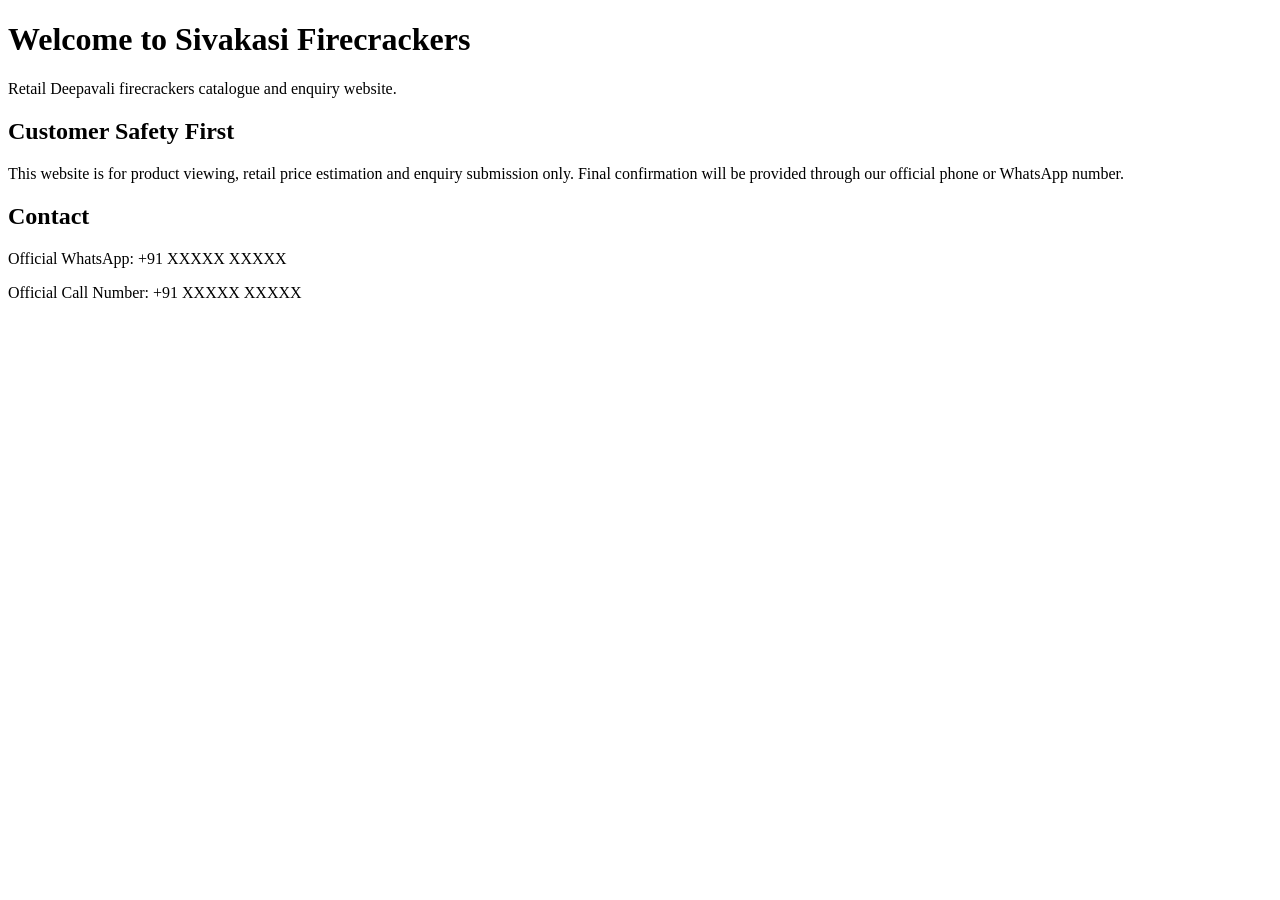
==== index.html @ 9d09d165 "Create index.html" ====
<!DOCTYPE html>
<html lang="en">
<head>
  <meta charset="UTF-8" />
  <meta name="viewport" content="width=device-width, initial-scale=1.0" />
  <title>Sivakasi Firecrackers</title>
</head>
<body>
  <h1>Welcome to Sivakasi Firecrackers</h1>
  <p>Retail Deepavali firecrackers catalogue and enquiry website.</p>

  <h2>Customer Safety First</h2>
  <p>
    This website is for product viewing, retail price estimation and enquiry submission only.
    Final confirmation will be provided through our official phone or WhatsApp number.
  </p>

  <h2>Contact</h2>
  <p>Official WhatsApp: +91 XXXXX XXXXX</p>
  <p>Official Call Number: +91 XXXXX XXXXX</p>
</body>
</html>
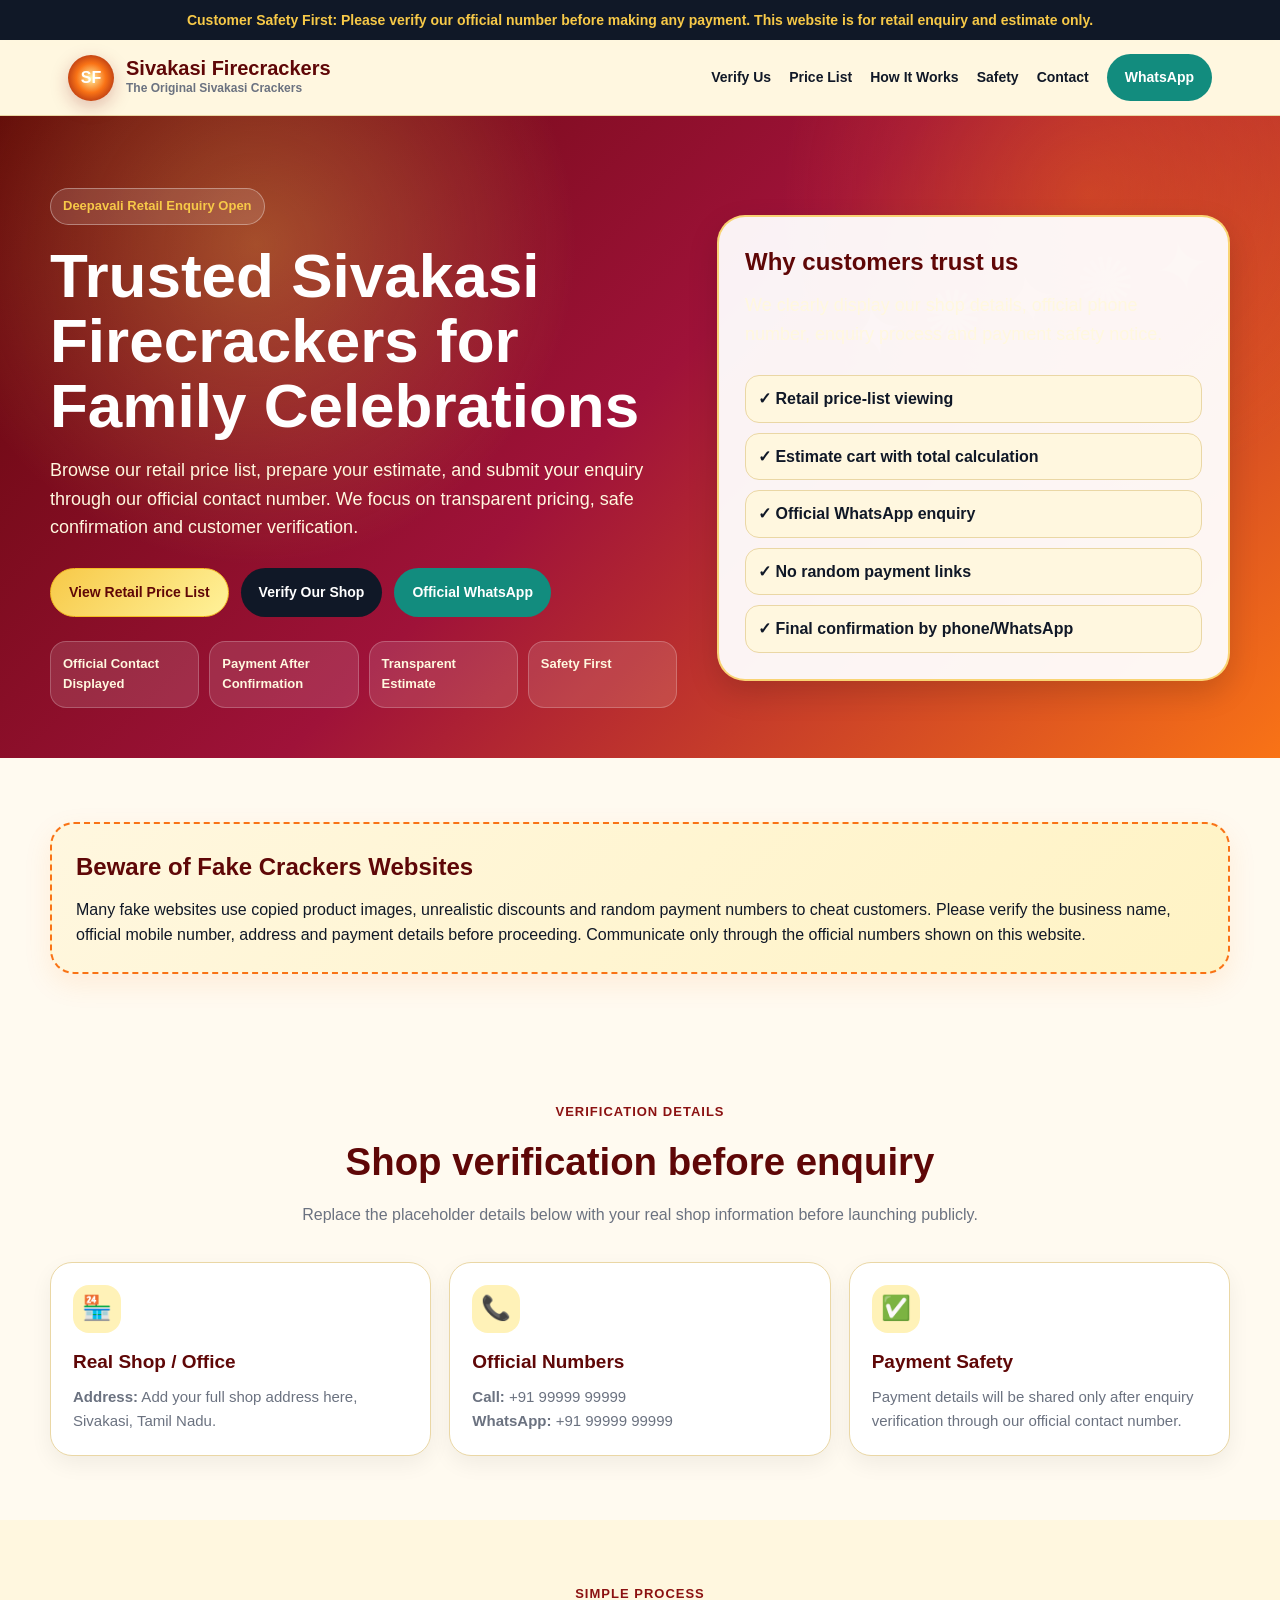
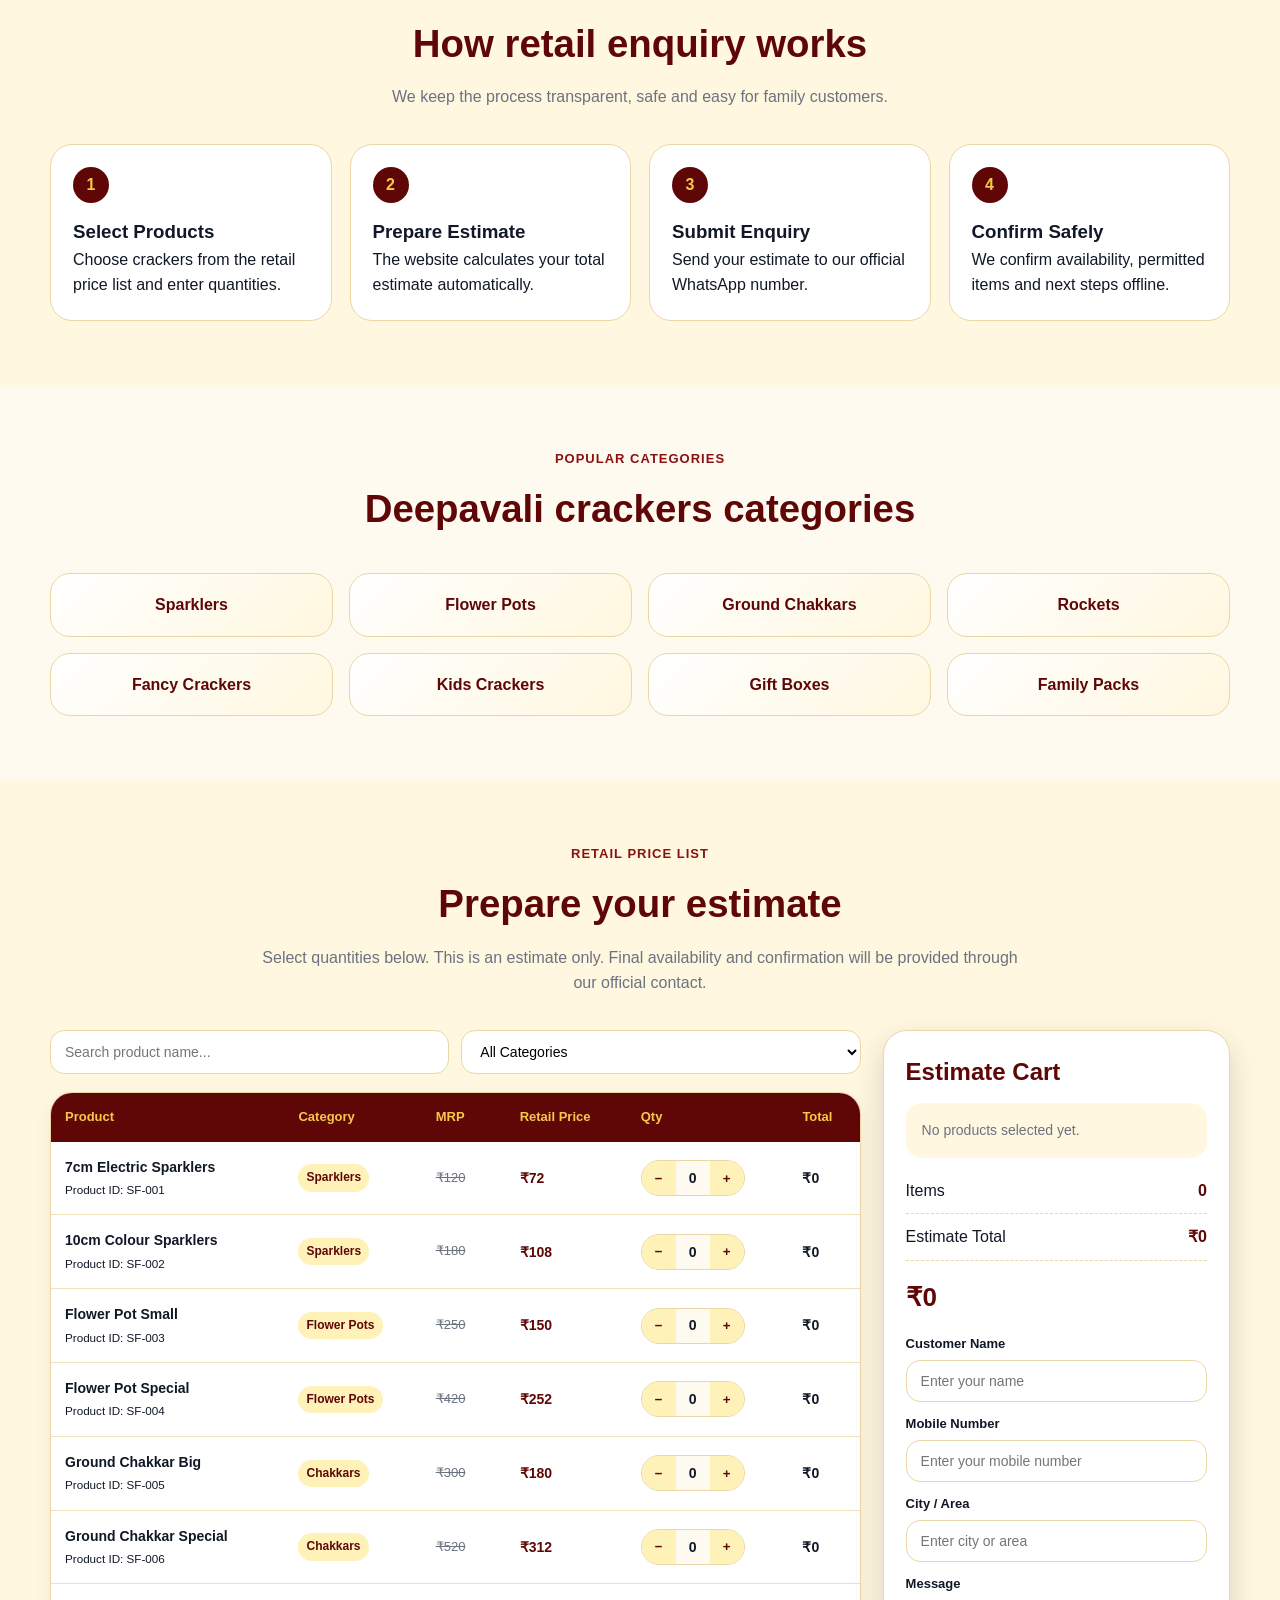
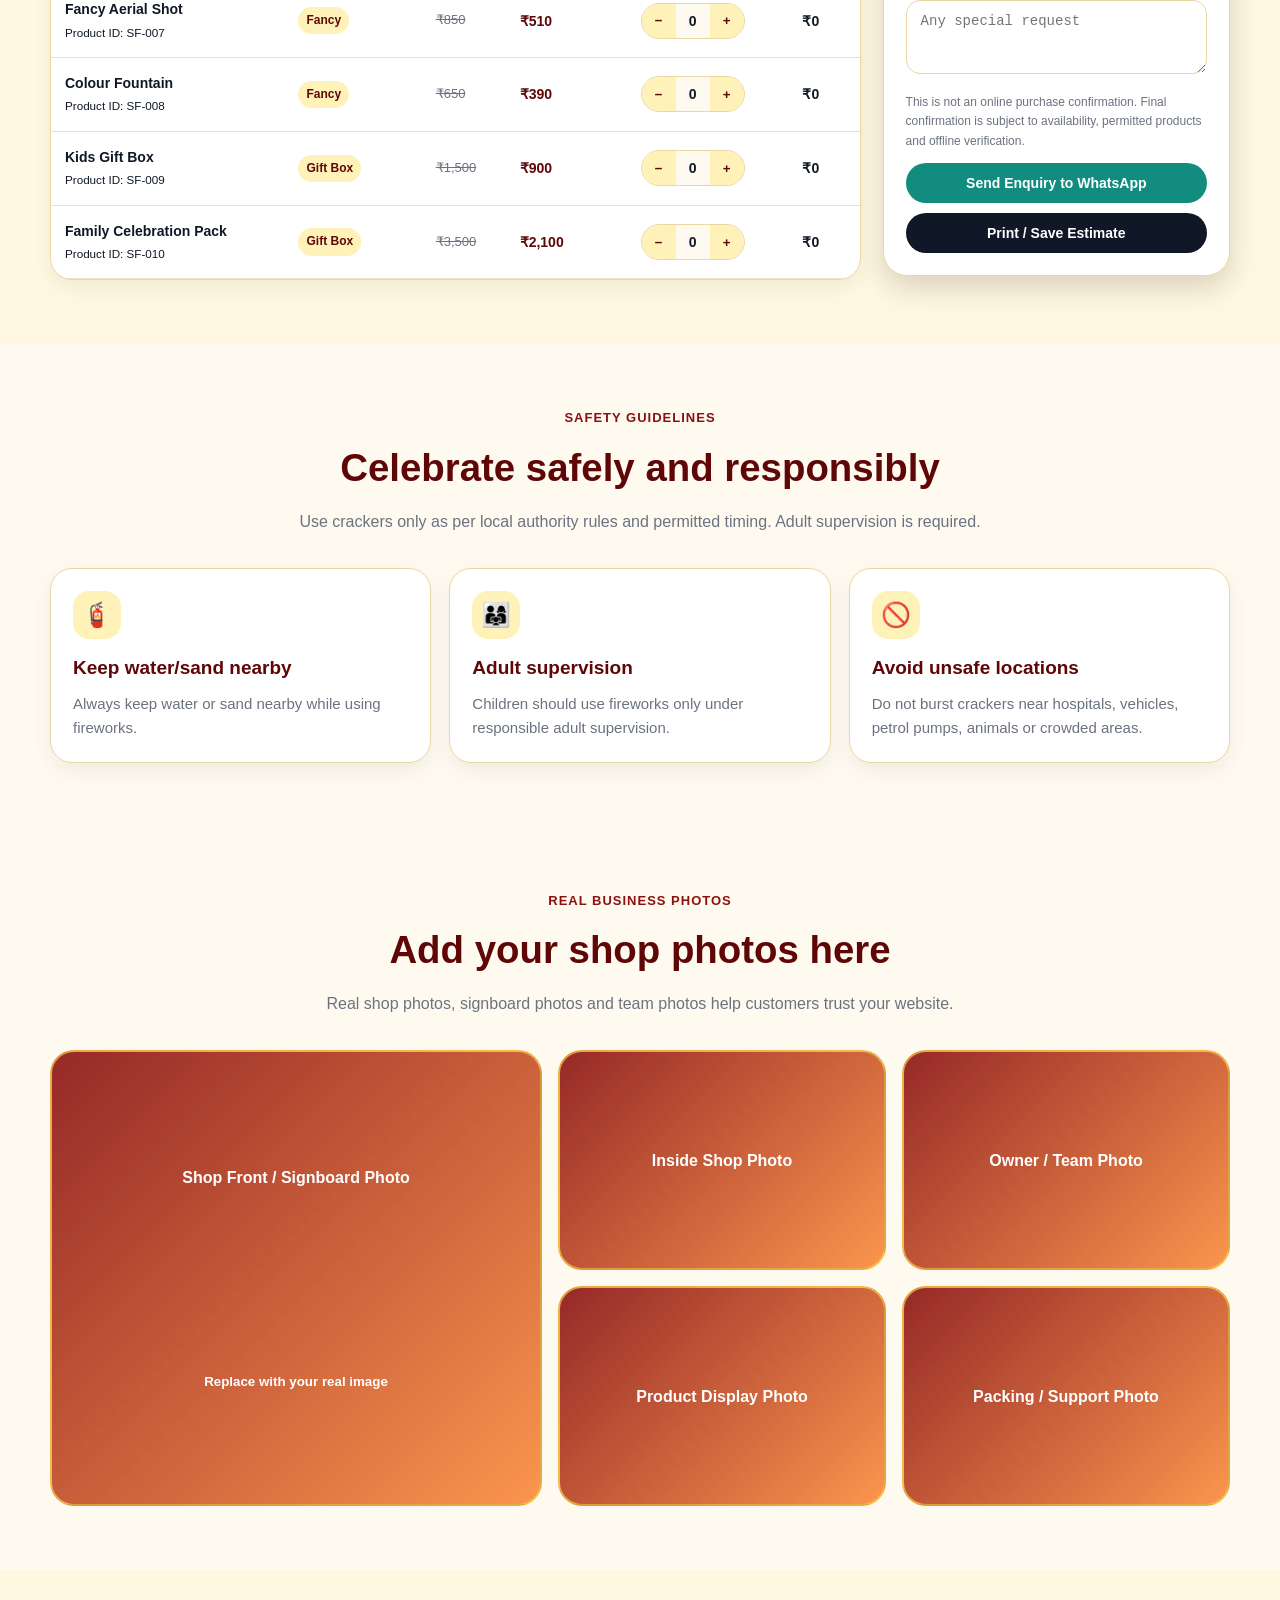
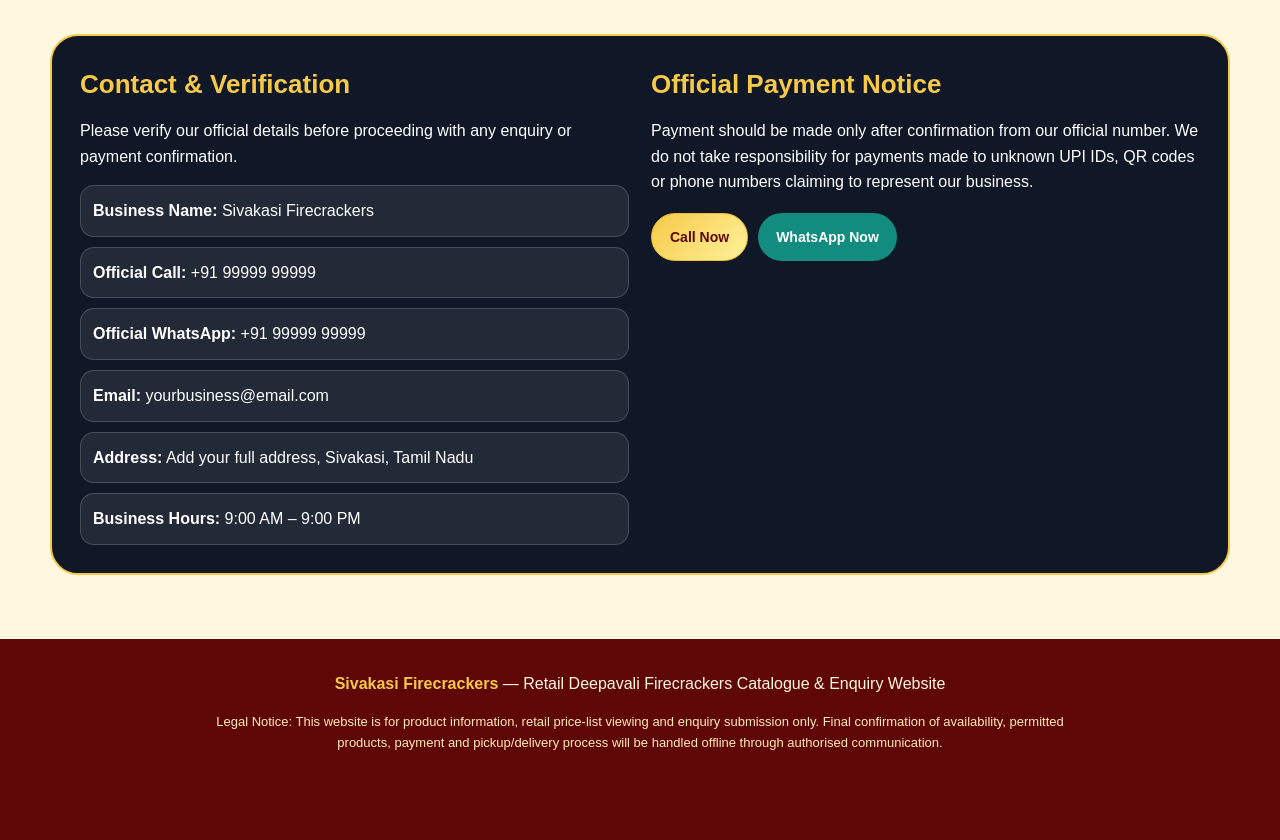
==== commit b23a5f9d: "Update index.html" ====
--- a/index.html
+++ b/index.html
@@ -3,20 +3,1188 @@
 <head>
   <meta charset="UTF-8" />
   <meta name="viewport" content="width=device-width, initial-scale=1.0" />
-  <title>Sivakasi Firecrackers</title>
+  <meta name="description" content="Retail Sivakasi firecrackers catalogue and enquiry website for Deepavali festival customers. Product price list, estimate cart, verification details and official WhatsApp enquiry." />
+  <title>Sivakasi Firecrackers | Retail Deepavali Enquiry</title>
+
+  <style>
+    :root {
+      --red: #8b1111;
+      --deep-red: #5f0707;
+      --gold: #f7c948;
+      --orange: #f97316;
+      --navy: #101827;
+      --cream: #fff7df;
+      --white: #ffffff;
+      --muted: #6b7280;
+      --green: #128c7e;
+      --border: #ead7a5;
+      --shadow: 0 12px 30px rgba(0,0,0,0.15);
+    }
+
+    * {
+      box-sizing: border-box;
+      margin: 0;
+      padding: 0;
+    }
+
+    html {
+      scroll-behavior: smooth;
+    }
+
+    body {
+      font-family: Arial, Helvetica, sans-serif;
+      color: var(--navy);
+      background: #fffaf0;
+      line-height: 1.6;
+    }
+
+    a {
+      text-decoration: none;
+      color: inherit;
+    }
+
+    img {
+      max-width: 100%;
+      display: block;
+    }
+
+    .top-alert {
+      background: var(--navy);
+      color: var(--gold);
+      text-align: center;
+      padding: 9px 16px;
+      font-size: 14px;
+      font-weight: 700;
+    }
+
+    header {
+      position: sticky;
+      top: 0;
+      z-index: 1000;
+      background: rgba(255, 247, 223, 0.96);
+      backdrop-filter: blur(8px);
+      border-bottom: 1px solid var(--border);
+    }
+
+    .nav {
+      max-width: 1180px;
+      margin: auto;
+      padding: 14px 18px;
+      display: flex;
+      align-items: center;
+      justify-content: space-between;
+      gap: 16px;
+    }
+
+    .brand {
+      display: flex;
+      align-items: center;
+      gap: 12px;
+    }
+
+    .brand-mark {
+      width: 46px;
+      height: 46px;
+      border-radius: 50%;
+      background: radial-gradient(circle, #fff3a3 0%, #f97316 45%, #8b1111 100%);
+      display: grid;
+      place-items: center;
+      color: white;
+      font-weight: 900;
+      box-shadow: 0 6px 18px rgba(139, 17, 17, 0.25);
+    }
+
+    .brand h1 {
+      font-size: 20px;
+      line-height: 1.1;
+      color: var(--deep-red);
+    }
+
+    .brand span {
+      display: block;
+      font-size: 12px;
+      color: var(--muted);
+      font-weight: 600;
+    }
+
+    .nav-links {
+      display: flex;
+      align-items: center;
+      gap: 18px;
+      font-size: 14px;
+      font-weight: 700;
+    }
+
+    .nav-links a:hover {
+      color: var(--red);
+    }
+
+    .btn {
+      display: inline-flex;
+      align-items: center;
+      justify-content: center;
+      gap: 8px;
+      border: none;
+      border-radius: 999px;
+      padding: 12px 18px;
+      font-weight: 800;
+      cursor: pointer;
+      transition: transform 0.2s ease, box-shadow 0.2s ease, background 0.2s ease;
+      font-size: 14px;
+    }
+
+    .btn:hover {
+      transform: translateY(-2px);
+      box-shadow: 0 10px 20px rgba(0,0,0,0.15);
+    }
+
+    .btn-primary {
+      background: linear-gradient(135deg, var(--gold), #fff29a);
+      color: var(--deep-red);
+      border: 1px solid #f4bd22;
+    }
+
+    .btn-dark {
+      background: var(--navy);
+      color: white;
+    }
+
+    .btn-green {
+      background: var(--green);
+      color: white;
+    }
+
+    .hero {
+      background:
+        radial-gradient(circle at 20% 20%, rgba(247,201,72,0.35), transparent 28%),
+        radial-gradient(circle at 85% 12%, rgba(249,115,22,0.35), transparent 25%),
+        linear-gradient(135deg, var(--deep-red), #9f1239 48%, #f97316);
+      color: white;
+      padding: 72px 18px 50px;
+      position: relative;
+      overflow: hidden;
+    }
+
+    .hero::after {
+      content: "✦ ✺ ✦ ✺ ✦";
+      position: absolute;
+      right: 5%;
+      top: 20%;
+      font-size: 70px;
+      color: rgba(255,255,255,0.13);
+      transform: rotate(-12deg);
+      white-space: nowrap;
+    }
+
+    .hero-inner {
+      max-width: 1180px;
+      margin: auto;
+      display: grid;
+      grid-template-columns: 1.1fr 0.9fr;
+      gap: 40px;
+      align-items: center;
+      position: relative;
+      z-index: 1;
+    }
+
+    .hero-badge {
+      display: inline-flex;
+      padding: 7px 12px;
+      background: rgba(255,255,255,0.12);
+      border: 1px solid rgba(255,255,255,0.35);
+      border-radius: 999px;
+      margin-bottom: 18px;
+      color: var(--gold);
+      font-weight: 900;
+      font-size: 13px;
+    }
+
+    .hero h2 {
+      font-size: clamp(34px, 5vw, 62px);
+      line-height: 1.05;
+      margin-bottom: 18px;
+    }
+
+    .hero p {
+      font-size: 18px;
+      max-width: 640px;
+      color: #fff8df;
+      margin-bottom: 26px;
+    }
+
+    .hero-actions {
+      display: flex;
+      flex-wrap: wrap;
+      gap: 12px;
+      margin-bottom: 22px;
+    }
+
+    .trust-strip {
+      display: grid;
+      grid-template-columns: repeat(4, 1fr);
+      gap: 10px;
+      margin-top: 24px;
+    }
+
+    .trust-mini {
+      background: rgba(255,255,255,0.12);
+      border: 1px solid rgba(255,255,255,0.22);
+      border-radius: 16px;
+      padding: 12px;
+      font-weight: 800;
+      font-size: 13px;
+      color: #fff8df;
+    }
+
+    .hero-card {
+      background: rgba(255,255,255,0.95);
+      color: var(--navy);
+      border-radius: 28px;
+      padding: 26px;
+      box-shadow: var(--shadow);
+      border: 2px solid rgba(247,201,72,0.75);
+    }
+
+    .hero-card h3 {
+      color: var(--deep-red);
+      font-size: 24px;
+      margin-bottom: 10px;
+    }
+
+    .hero-card ul {
+      list-style: none;
+      display: grid;
+      gap: 10px;
+      margin-top: 16px;
+    }
+
+    .hero-card li {
+      padding: 10px 12px;
+      background: #fff7df;
+      border-radius: 14px;
+      border: 1px solid var(--border);
+      font-weight: 700;
+    }
+
+    section {
+      padding: 64px 18px;
+    }
+
+    .container {
+      max-width: 1180px;
+      margin: auto;
+    }
+
+    .section-head {
+      text-align: center;
+      margin-bottom: 34px;
+    }
+
+    .section-head .eyebrow {
+      color: var(--red);
+      font-weight: 900;
+      text-transform: uppercase;
+      letter-spacing: 1px;
+      font-size: 13px;
+    }
+
+    .section-head h2 {
+      font-size: clamp(28px, 3vw, 42px);
+      color: var(--deep-red);
+      margin: 8px 0 10px;
+    }
+
+    .section-head p {
+      color: var(--muted);
+      max-width: 760px;
+      margin: auto;
+      font-size: 16px;
+    }
+
+    .warning-box {
+      background: linear-gradient(135deg, #fff7df, #fff3c4);
+      border: 2px dashed var(--orange);
+      border-radius: 24px;
+      padding: 24px;
+      box-shadow: 0 10px 28px rgba(249,115,22,0.1);
+    }
+
+    .warning-box h3 {
+      color: var(--deep-red);
+      font-size: 24px;
+      margin-bottom: 10px;
+    }
+
+    .grid-3 {
+      display: grid;
+      grid-template-columns: repeat(3, 1fr);
+      gap: 18px;
+    }
+
+    .card {
+      background: white;
+      border: 1px solid var(--border);
+      border-radius: 22px;
+      padding: 22px;
+      box-shadow: 0 8px 22px rgba(0,0,0,0.06);
+    }
+
+    .card .icon {
+      width: 48px;
+      height: 48px;
+      border-radius: 16px;
+      display: grid;
+      place-items: center;
+      background: #fff2b8;
+      color: var(--deep-red);
+      font-size: 24px;
+      margin-bottom: 14px;
+    }
+
+    .card h3 {
+      color: var(--deep-red);
+      margin-bottom: 8px;
+      font-size: 19px;
+    }
+
+    .card p {
+      color: var(--muted);
+      font-size: 15px;
+    }
+
+    .steps {
+      display: grid;
+      grid-template-columns: repeat(4, 1fr);
+      gap: 18px;
+    }
+
+    .step {
+      background: white;
+      border-radius: 22px;
+      padding: 22px;
+      border: 1px solid var(--border);
+      position: relative;
+    }
+
+    .step-number {
+      width: 36px;
+      height: 36px;
+      border-radius: 50%;
+      background: var(--deep-red);
+      color: var(--gold);
+      display: grid;
+      place-items: center;
+      font-weight: 900;
+      margin-bottom: 14px;
+    }
+
+    .categories {
+      display: grid;
+      grid-template-columns: repeat(4, 1fr);
+      gap: 16px;
+    }
+
+    .category {
+      background: linear-gradient(135deg, white, #fff7df);
+      border: 1px solid var(--border);
+      border-radius: 20px;
+      padding: 18px;
+      font-weight: 900;
+      color: var(--deep-red);
+      text-align: center;
+    }
+
+    .products-layout {
+      display: grid;
+      grid-template-columns: 1.4fr 0.6fr;
+      gap: 22px;
+      align-items: start;
+    }
+
+    .product-tools {
+      display: flex;
+      justify-content: space-between;
+      gap: 12px;
+      margin-bottom: 18px;
+      flex-wrap: wrap;
+    }
+
+    .product-tools input,
+    .product-tools select,
+    .form-group input,
+    .form-group textarea {
+      border: 1px solid var(--border);
+      border-radius: 14px;
+      padding: 12px 14px;
+      font-size: 14px;
+      outline: none;
+      background: white;
+      width: 100%;
+    }
+
+    .product-tools input:focus,
+    .product-tools select:focus,
+    .form-group input:focus,
+    .form-group textarea:focus {
+      border-color: var(--orange);
+      box-shadow: 0 0 0 4px rgba(249,115,22,0.12);
+    }
+
+    .product-tools > * {
+      flex: 1 1 220px;
+    }
+
+    .product-table-wrap {
+      overflow-x: auto;
+      background: white;
+      border-radius: 22px;
+      border: 1px solid var(--border);
+      box-shadow: 0 8px 22px rgba(0,0,0,0.06);
+    }
+
+    table {
+      width: 100%;
+      border-collapse: collapse;
+      min-width: 760px;
+    }
+
+    th {
+      background: var(--deep-red);
+      color: var(--gold);
+      text-align: left;
+      padding: 14px;
+      font-size: 13px;
+      white-space: nowrap;
+    }
+
+    td {
+      padding: 14px;
+      border-bottom: 1px solid #f0e1bd;
+      vertical-align: middle;
+      font-size: 14px;
+    }
+
+    .product-name {
+      font-weight: 900;
+      color: var(--navy);
+    }
+
+    .tag {
+      display: inline-flex;
+      padding: 4px 8px;
+      background: #fff2b8;
+      border-radius: 999px;
+      color: var(--deep-red);
+      font-size: 12px;
+      font-weight: 800;
+      white-space: nowrap;
+    }
+
+    .price-old {
+      color: var(--muted);
+      text-decoration: line-through;
+      font-size: 13px;
+    }
+
+    .price-new {
+      color: var(--deep-red);
+      font-weight: 900;
+    }
+
+    .qty-control {
+      display: inline-flex;
+      align-items: center;
+      border: 1px solid var(--border);
+      border-radius: 999px;
+      overflow: hidden;
+      background: #fffaf0;
+    }
+
+    .qty-control button {
+      width: 34px;
+      height: 34px;
+      border: none;
+      background: #fff2b8;
+      cursor: pointer;
+      font-weight: 900;
+      color: var(--deep-red);
+    }
+
+    .qty-control span {
+      min-width: 34px;
+      text-align: center;
+      font-weight: 900;
+    }
+
+    .estimate-card {
+      position: sticky;
+      top: 90px;
+      background: white;
+      border-radius: 24px;
+      border: 1px solid var(--border);
+      padding: 22px;
+      box-shadow: var(--shadow);
+    }
+
+    .estimate-card h3 {
+      color: var(--deep-red);
+      margin-bottom: 12px;
+      font-size: 24px;
+    }
+
+    .summary-line {
+      display: flex;
+      justify-content: space-between;
+      padding: 10px 0;
+      border-bottom: 1px dashed var(--border);
+      gap: 12px;
+    }
+
+    .summary-line strong {
+      color: var(--deep-red);
+    }
+
+    .grand-total {
+      font-size: 26px;
+      color: var(--deep-red);
+      font-weight: 900;
+      margin: 16px 0;
+    }
+
+    .form-group {
+      margin-bottom: 12px;
+    }
+
+    .form-group label {
+      display: block;
+      font-weight: 800;
+      margin-bottom: 5px;
+      font-size: 13px;
+      color: var(--navy);
+    }
+
+    .estimate-note {
+      font-size: 12px;
+      color: var(--muted);
+      margin: 12px 0;
+    }
+
+    .photo-grid {
+      display: grid;
+      grid-template-columns: 1.2fr 0.8fr 0.8fr;
+      gap: 16px;
+    }
+
+    .photo-placeholder {
+      min-height: 220px;
+      background:
+        linear-gradient(135deg, rgba(139,17,17,0.9), rgba(249,115,22,0.75)),
+        repeating-linear-gradient(45deg, rgba(255,255,255,0.1) 0 8px, transparent 8px 16px);
+      border-radius: 24px;
+      color: white;
+      display: grid;
+      place-items: center;
+      text-align: center;
+      padding: 22px;
+      font-weight: 900;
+      border: 2px solid rgba(247,201,72,0.7);
+    }
+
+    .photo-placeholder.big {
+      grid-row: span 2;
+      min-height: 456px;
+    }
+
+    .contact-box {
+      display: grid;
+      grid-template-columns: 1fr 1fr;
+      gap: 22px;
+      background: var(--navy);
+      color: white;
+      padding: 28px;
+      border-radius: 28px;
+      border: 2px solid var(--gold);
+    }
+
+    .contact-box h3 {
+      color: var(--gold);
+      font-size: 26px;
+      margin-bottom: 12px;
+    }
+
+    .contact-list {
+      list-style: none;
+      display: grid;
+      gap: 10px;
+      margin-top: 16px;
+    }
+
+    .contact-list li {
+      background: rgba(255,255,255,0.08);
+      border: 1px solid rgba(255,255,255,0.16);
+      padding: 12px;
+      border-radius: 14px;
+    }
+
+    footer {
+      background: var(--deep-red);
+      color: #fff8df;
+      padding: 32px 18px 86px;
+      text-align: center;
+    }
+
+    footer strong {
+      color: var(--gold);
+    }
+
+    .footer-note {
+      max-width: 900px;
+      margin: 16px auto 0;
+      font-size: 13px;
+      color: #ffeab1;
+    }
+
+    .mobile-bar {
+      display: none;
+      position: fixed;
+      left: 0;
+      right: 0;
+      bottom: 0;
+      z-index: 2000;
+      background: white;
+      border-top: 1px solid var(--border);
+      box-shadow: 0 -8px 22px rgba(0,0,0,0.12);
+      grid-template-columns: repeat(3, 1fr);
+    }
+
+    .mobile-bar a {
+      padding: 12px 8px;
+      text-align: center;
+      font-size: 12px;
+      font-weight: 900;
+      color: var(--deep-red);
+      border-right: 1px solid var(--border);
+    }
+
+    .empty-state {
+      padding: 16px;
+      background: #fff7df;
+      border-radius: 16px;
+      color: var(--muted);
+      font-size: 14px;
+      margin: 10px 0;
+    }
+
+    @media (max-width: 920px) {
+      .nav-links {
+        display: none;
+      }
+
+      .hero-inner,
+      .products-layout,
+      .contact-box {
+        grid-template-columns: 1fr;
+      }
+
+      .trust-strip,
+      .grid-3,
+      .steps,
+      .categories {
+        grid-template-columns: repeat(2, 1fr);
+      }
+
+      .estimate-card {
+        position: static;
+      }
+
+      .photo-grid {
+        grid-template-columns: 1fr;
+      }
+
+      .photo-placeholder.big {
+        min-height: 260px;
+      }
+
+      .mobile-bar {
+        display: grid;
+      }
+    }
+
+    @media (max-width: 560px) {
+      section {
+        padding: 46px 14px;
+      }
+
+      .hero {
+        padding: 50px 14px 38px;
+      }
+
+      .trust-strip,
+      .grid-3,
+      .steps,
+      .categories {
+        grid-template-columns: 1fr;
+      }
+
+      .brand h1 {
+        font-size: 17px;
+      }
+
+      .hero-actions .btn {
+        width: 100%;
+      }
+    }
+  </style>
 </head>
 <body>
-  <h1>Welcome to Sivakasi Firecrackers</h1>
-  <p>Retail Deepavali firecrackers catalogue and enquiry website.</p>
-
-  <h2>Customer Safety First</h2>
-  <p>
-    This website is for product viewing, retail price estimation and enquiry submission only.
-    Final confirmation will be provided through our official phone or WhatsApp number.
-  </p>
-
-  <h2>Contact</h2>
-  <p>Official WhatsApp: +91 XXXXX XXXXX</p>
-  <p>Official Call Number: +91 XXXXX XXXXX</p>
+  <div class="top-alert">
+    Customer Safety First: Please verify our official number before making any payment. This website is for retail enquiry and estimate only.
+  </div>
+
+  <header>
+    <nav class="nav">
+      <a href="#home" class="brand" aria-label="Sivakasi Firecrackers Home">
+        <div class="brand-mark">SF</div>
+        <div>
+          <h1>Sivakasi Firecrackers</h1>
+          <span>The Original Sivakasi Crackers</span>
+        </div>
+      </a>
+
+      <div class="nav-links">
+        <a href="#verify">Verify Us</a>
+        <a href="#products">Price List</a>
+        <a href="#process">How It Works</a>
+        <a href="#safety">Safety</a>
+        <a href="#contact">Contact</a>
+        <a class="btn btn-green" href="https://wa.me/919999999999" target="_blank" rel="noopener">WhatsApp</a>
+      </div>
+    </nav>
+  </header>
+
+  <main>
+    <section class="hero" id="home">
+      <div class="hero-inner">
+        <div>
+          <div class="hero-badge">Deepavali Retail Enquiry Open</div>
+          <h2>Trusted Sivakasi Firecrackers for Family Celebrations</h2>
+          <p>
+            Browse our retail price list, prepare your estimate, and submit your enquiry through our official contact number. We focus on transparent pricing, safe confirmation and customer verification.
+          </p>
+          <div class="hero-actions">
+            <a class="btn btn-primary" href="#products">View Retail Price List</a>
+            <a class="btn btn-dark" href="#verify">Verify Our Shop</a>
+            <a class="btn btn-green" href="https://wa.me/919999999999" target="_blank" rel="noopener">Official WhatsApp</a>
+          </div>
+          <div class="trust-strip">
+            <div class="trust-mini">Official Contact Displayed</div>
+            <div class="trust-mini">Payment After Confirmation</div>
+            <div class="trust-mini">Transparent Estimate</div>
+            <div class="trust-mini">Safety First</div>
+          </div>
+        </div>
+
+        <div class="hero-card">
+          <h3>Why customers trust us</h3>
+          <p>We clearly display our shop details, official phone number, enquiry process and payment safety notice.</p>
+          <ul>
+            <li>✓ Retail price-list viewing</li>
+            <li>✓ Estimate cart with total calculation</li>
+            <li>✓ Official WhatsApp enquiry</li>
+            <li>✓ No random payment links</li>
+            <li>✓ Final confirmation by phone/WhatsApp</li>
+          </ul>
+        </div>
+      </div>
+    </section>
+
+    <section id="verify">
+      <div class="container">
+        <div class="warning-box">
+          <h3>Beware of Fake Crackers Websites</h3>
+          <p>
+            Many fake websites use copied product images, unrealistic discounts and random payment numbers to cheat customers. Please verify the business name, official mobile number, address and payment details before proceeding. Communicate only through the official numbers shown on this website.
+          </p>
+        </div>
+      </div>
+    </section>
+
+    <section>
+      <div class="container">
+        <div class="section-head">
+          <div class="eyebrow">Verification Details</div>
+          <h2>Shop verification before enquiry</h2>
+          <p>Replace the placeholder details below with your real shop information before launching publicly.</p>
+        </div>
+
+        <div class="grid-3">
+          <div class="card">
+            <div class="icon">🏪</div>
+            <h3>Real Shop / Office</h3>
+            <p><strong>Address:</strong> Add your full shop address here, Sivakasi, Tamil Nadu.</p>
+          </div>
+          <div class="card">
+            <div class="icon">📞</div>
+            <h3>Official Numbers</h3>
+            <p><strong>Call:</strong> +91 99999 99999<br><strong>WhatsApp:</strong> +91 99999 99999</p>
+          </div>
+          <div class="card">
+            <div class="icon">✅</div>
+            <h3>Payment Safety</h3>
+            <p>Payment details will be shared only after enquiry verification through our official contact number.</p>
+          </div>
+        </div>
+      </div>
+    </section>
+
+    <section id="process" style="background:#fff7df;">
+      <div class="container">
+        <div class="section-head">
+          <div class="eyebrow">Simple Process</div>
+          <h2>How retail enquiry works</h2>
+          <p>We keep the process transparent, safe and easy for family customers.</p>
+        </div>
+        <div class="steps">
+          <div class="step">
+            <div class="step-number">1</div>
+            <h3>Select Products</h3>
+            <p>Choose crackers from the retail price list and enter quantities.</p>
+          </div>
+          <div class="step">
+            <div class="step-number">2</div>
+            <h3>Prepare Estimate</h3>
+            <p>The website calculates your total estimate automatically.</p>
+          </div>
+          <div class="step">
+            <div class="step-number">3</div>
+            <h3>Submit Enquiry</h3>
+            <p>Send your estimate to our official WhatsApp number.</p>
+          </div>
+          <div class="step">
+            <div class="step-number">4</div>
+            <h3>Confirm Safely</h3>
+            <p>We confirm availability, permitted items and next steps offline.</p>
+          </div>
+        </div>
+      </div>
+    </section>
+
+    <section>
+      <div class="container">
+        <div class="section-head">
+          <div class="eyebrow">Popular Categories</div>
+          <h2>Deepavali crackers categories</h2>
+        </div>
+        <div class="categories">
+          <div class="category">Sparklers</div>
+          <div class="category">Flower Pots</div>
+          <div class="category">Ground Chakkars</div>
+          <div class="category">Rockets</div>
+          <div class="category">Fancy Crackers</div>
+          <div class="category">Kids Crackers</div>
+          <div class="category">Gift Boxes</div>
+          <div class="category">Family Packs</div>
+        </div>
+      </div>
+    </section>
+
+    <section id="products" style="background:#fff7df;">
+      <div class="container">
+        <div class="section-head">
+          <div class="eyebrow">Retail Price List</div>
+          <h2>Prepare your estimate</h2>
+          <p>Select quantities below. This is an estimate only. Final availability and confirmation will be provided through our official contact.</p>
+        </div>
+
+        <div class="products-layout">
+          <div>
+            <div class="product-tools">
+              <input type="search" id="searchInput" placeholder="Search product name..." aria-label="Search product name">
+              <select id="categoryFilter" aria-label="Filter by category">
+                <option value="all">All Categories</option>
+                <option value="Sparklers">Sparklers</option>
+                <option value="Flower Pots">Flower Pots</option>
+                <option value="Chakkars">Chakkars</option>
+                <option value="Fancy">Fancy</option>
+                <option value="Gift Box">Gift Box</option>
+              </select>
+            </div>
+
+            <div class="product-table-wrap">
+              <table>
+                <thead>
+                  <tr>
+                    <th>Product</th>
+                    <th>Category</th>
+                    <th>MRP</th>
+                    <th>Retail Price</th>
+                    <th>Qty</th>
+                    <th>Total</th>
+                  </tr>
+                </thead>
+                <tbody id="productBody"></tbody>
+              </table>
+            </div>
+          </div>
+
+          <aside class="estimate-card">
+            <h3>Estimate Cart</h3>
+            <div id="selectedItems" class="empty-state">No products selected yet.</div>
+            <div class="summary-line"><span>Items</span><strong id="itemCount">0</strong></div>
+            <div class="summary-line"><span>Estimate Total</span><strong id="cartTotal">₹0</strong></div>
+            <div class="grand-total" id="grandTotal">₹0</div>
+
+            <div class="form-group">
+              <label for="customerName">Customer Name</label>
+              <input type="text" id="customerName" placeholder="Enter your name">
+            </div>
+            <div class="form-group">
+              <label for="customerMobile">Mobile Number</label>
+              <input type="tel" id="customerMobile" placeholder="Enter your mobile number">
+            </div>
+            <div class="form-group">
+              <label for="customerCity">City / Area</label>
+              <input type="text" id="customerCity" placeholder="Enter city or area">
+            </div>
+            <div class="form-group">
+              <label for="customerMessage">Message</label>
+              <textarea id="customerMessage" rows="3" placeholder="Any special request"></textarea>
+            </div>
+
+            <p class="estimate-note">
+              This is not an online purchase confirmation. Final confirmation is subject to availability, permitted products and offline verification.
+            </p>
+
+            <button class="btn btn-green" style="width:100%;" onclick="sendWhatsAppEnquiry()">Send Enquiry to WhatsApp</button>
+            <button class="btn btn-dark" style="width:100%; margin-top:10px;" onclick="window.print()">Print / Save Estimate</button>
+          </aside>
+        </div>
+      </div>
+    </section>
+
+    <section id="safety">
+      <div class="container">
+        <div class="section-head">
+          <div class="eyebrow">Safety Guidelines</div>
+          <h2>Celebrate safely and responsibly</h2>
+          <p>Use crackers only as per local authority rules and permitted timing. Adult supervision is required.</p>
+        </div>
+
+        <div class="grid-3">
+          <div class="card">
+            <div class="icon">🧯</div>
+            <h3>Keep water/sand nearby</h3>
+            <p>Always keep water or sand nearby while using fireworks.</p>
+          </div>
+          <div class="card">
+            <div class="icon">👨‍👩‍👧</div>
+            <h3>Adult supervision</h3>
+            <p>Children should use fireworks only under responsible adult supervision.</p>
+          </div>
+          <div class="card">
+            <div class="icon">🚫</div>
+            <h3>Avoid unsafe locations</h3>
+            <p>Do not burst crackers near hospitals, vehicles, petrol pumps, animals or crowded areas.</p>
+          </div>
+        </div>
+      </div>
+    </section>
+
+    <section>
+      <div class="container">
+        <div class="section-head">
+          <div class="eyebrow">Real Business Photos</div>
+          <h2>Add your shop photos here</h2>
+          <p>Real shop photos, signboard photos and team photos help customers trust your website.</p>
+        </div>
+        <div class="photo-grid">
+          <div class="photo-placeholder big">Shop Front / Signboard Photo<br><small>Replace with your real image</small></div>
+          <div class="photo-placeholder">Inside Shop Photo</div>
+          <div class="photo-placeholder">Owner / Team Photo</div>
+          <div class="photo-placeholder">Product Display Photo</div>
+          <div class="photo-placeholder">Packing / Support Photo</div>
+        </div>
+      </div>
+    </section>
+
+    <section id="contact" style="background:#fff7df;">
+      <div class="container">
+        <div class="contact-box">
+          <div>
+            <h3>Contact & Verification</h3>
+            <p>Please verify our official details before proceeding with any enquiry or payment confirmation.</p>
+            <ul class="contact-list">
+              <li><strong>Business Name:</strong> Sivakasi Firecrackers</li>
+              <li><strong>Official Call:</strong> +91 99999 99999</li>
+              <li><strong>Official WhatsApp:</strong> +91 99999 99999</li>
+              <li><strong>Email:</strong> yourbusiness@email.com</li>
+              <li><strong>Address:</strong> Add your full address, Sivakasi, Tamil Nadu</li>
+              <li><strong>Business Hours:</strong> 9:00 AM – 9:00 PM</li>
+            </ul>
+          </div>
+          <div>
+            <h3>Official Payment Notice</h3>
+            <p>
+              Payment should be made only after confirmation from our official number. We do not take responsibility for payments made to unknown UPI IDs, QR codes or phone numbers claiming to represent our business.
+            </p>
+            <div style="margin-top:18px; display:flex; gap:10px; flex-wrap:wrap;">
+              <a class="btn btn-primary" href="tel:+919999999999">Call Now</a>
+              <a class="btn btn-green" href="https://wa.me/919999999999" target="_blank" rel="noopener">WhatsApp Now</a>
+            </div>
+          </div>
+        </div>
+      </div>
+    </section>
+  </main>
+
+  <footer>
+    <p><strong>Sivakasi Firecrackers</strong> — Retail Deepavali Firecrackers Catalogue & Enquiry Website</p>
+    <p class="footer-note">
+      Legal Notice: This website is for product information, retail price-list viewing and enquiry submission only. Final confirmation of availability, permitted products, payment and pickup/delivery process will be handled offline through authorised communication.
+    </p>
+  </footer>
+
+  <div class="mobile-bar">
+    <a href="tel:+919999999999">Call</a>
+    <a href="https://wa.me/919999999999" target="_blank" rel="noopener">WhatsApp</a>
+    <a href="#products">Price List</a>
+  </div>
+
+  <script>
+    const officialWhatsappNumber = "919999999999";
+
+    const products = [
+      { id: 1, name: "7cm Electric Sparklers", category: "Sparklers", mrp: 120, price: 72 },
+      { id: 2, name: "10cm Colour Sparklers", category: "Sparklers", mrp: 180, price: 108 },
+      { id: 3, name: "Flower Pot Small", category: "Flower Pots", mrp: 250, price: 150 },
+      { id: 4, name: "Flower Pot Special", category: "Flower Pots", mrp: 420, price: 252 },
+      { id: 5, name: "Ground Chakkar Big", category: "Chakkars", mrp: 300, price: 180 },
+      { id: 6, name: "Ground Chakkar Special", category: "Chakkars", mrp: 520, price: 312 },
+      { id: 7, name: "Fancy Aerial Shot", category: "Fancy", mrp: 850, price: 510 },
+      { id: 8, name: "Colour Fountain", category: "Fancy", mrp: 650, price: 390 },
+      { id: 9, name: "Kids Gift Box", category: "Gift Box", mrp: 1500, price: 900 },
+      { id: 10, name: "Family Celebration Pack", category: "Gift Box", mrp: 3500, price: 2100 }
+    ];
+
+    const cart = {};
+
+    function formatCurrency(value) {
+      return "₹" + value.toLocaleString("en-IN");
+    }
+
+    function renderProducts() {
+      const searchValue = document.getElementById("searchInput").value.toLowerCase();
+      const categoryValue = document.getElementById("categoryFilter").value;
+      const productBody = document.getElementById("productBody");
+
+      const filtered = products.filter(product => {
+        const matchesSearch = product.name.toLowerCase().includes(searchValue);
+        const matchesCategory = categoryValue === "all" || product.category === categoryValue;
+        return matchesSearch && matchesCategory;
+      });
+
+      productBody.innerHTML = filtered.map(product => {
+        const qty = cart[product.id] || 0;
+        const total = qty * product.price;
+        return `
+          <tr>
+            <td>
+              <div class="product-name">${product.name}</div>
+              <small>Product ID: SF-${String(product.id).padStart(3, "0")}</small>
+            </td>
+            <td><span class="tag">${product.category}</span></td>
+            <td><div class="price-old">${formatCurrency(product.mrp)}</div></td>
+            <td><div class="price-new">${formatCurrency(product.price)}</div></td>
+            <td>
+              <div class="qty-control">
+                <button onclick="changeQty(${product.id}, -1)" aria-label="Decrease quantity">−</button>
+                <span>${qty}</span>
+                <button onclick="changeQty(${product.id}, 1)" aria-label="Increase quantity">+</button>
+              </div>
+            </td>
+            <td><strong>${formatCurrency(total)}</strong></td>
+          </tr>
+        `;
+      }).join("");
+    }
+
+    function changeQty(productId, change) {
+      const currentQty = cart[productId] || 0;
+      const nextQty = Math.max(0, currentQty + change);
+      if (nextQty === 0) {
+        delete cart[productId];
+      } else {
+        cart[productId] = nextQty;
+      }
+      renderProducts();
+      updateCartSummary();
+    }
+
+    function getCartItems() {
+      return Object.entries(cart).map(([id, qty]) => {
+        const product = products.find(item => item.id === Number(id));
+        return { ...product, qty, total: product.price * qty };
+      });
+    }
+
+    function updateCartSummary() {
+      const selectedItems = document.getElementById("selectedItems");
+      const itemCount = document.getElementById("itemCount");
+      const cartTotal = document.getElementById("cartTotal");
+      const grandTotal = document.getElementById("grandTotal");
+      const items = getCartItems();
+      const totalQty = items.reduce((sum, item) => sum + item.qty, 0);
+      const totalAmount = items.reduce((sum, item) => sum + item.total, 0);
+
+      if (items.length === 0) {
+        selectedItems.className = "empty-state";
+        selectedItems.innerHTML = "No products selected yet.";
+      } else {
+        selectedItems.className = "";
+        selectedItems.innerHTML = items.map(item => `
+          <div class="summary-line">
+            <span>${item.name} × ${item.qty}</span>
+            <strong>${formatCurrency(item.total)}</strong>
+          </div>
+        `).join("");
+      }
+
+      itemCount.textContent = totalQty;
+      cartTotal.textContent = formatCurrency(totalAmount);
+      grandTotal.textContent = formatCurrency(totalAmount);
+    }
+
+    function sendWhatsAppEnquiry() {
+      const items = getCartItems();
+      if (items.length === 0) {
+        alert("Please select at least one product before sending enquiry.");
+        return;
+      }
+
+      const name = document.getElementById("customerName").value.trim();
+      const mobile = document.getElementById("customerMobile").value.trim();
+      const city = document.getElementById("customerCity").value.trim();
+      const customerMessage = document.getElementById("customerMessage").value.trim();
+
+      if (!name || !mobile || !city) {
+        alert("Please enter your name, mobile number and city/area.");
+        return;
+      }
+
+      const totalAmount = items.reduce((sum, item) => sum + item.total, 0);
+      const productLines = items.map(item => `- ${item.name} | Qty: ${item.qty} | Total: ${formatCurrency(item.total)}`).join("%0A");
+
+      const message = `Retail Firecrackers Enquiry%0A%0AName: ${encodeURIComponent(name)}%0AMobile: ${encodeURIComponent(mobile)}%0ACity/Area: ${encodeURIComponent(city)}%0A%0ASelected Products:%0A${productLines}%0A%0AEstimate Total: ${encodeURIComponent(formatCurrency(totalAmount))}%0A%0AMessage: ${encodeURIComponent(customerMessage || "No special request")}%0A%0ANote: Please confirm availability, permitted products and next steps.`;
+
+      const whatsappUrl = `https://wa.me/${officialWhatsappNumber}?text=${message}`;
+      window.open(whatsappUrl, "_blank");
+    }
+
+    document.getElementById("searchInput").addEventListener("input", renderProducts);
+    document.getElementById("categoryFilter").addEventListener("change", renderProducts);
+
+    renderProducts();
+    updateCartSummary();
+  </script>
 </body>
 </html>
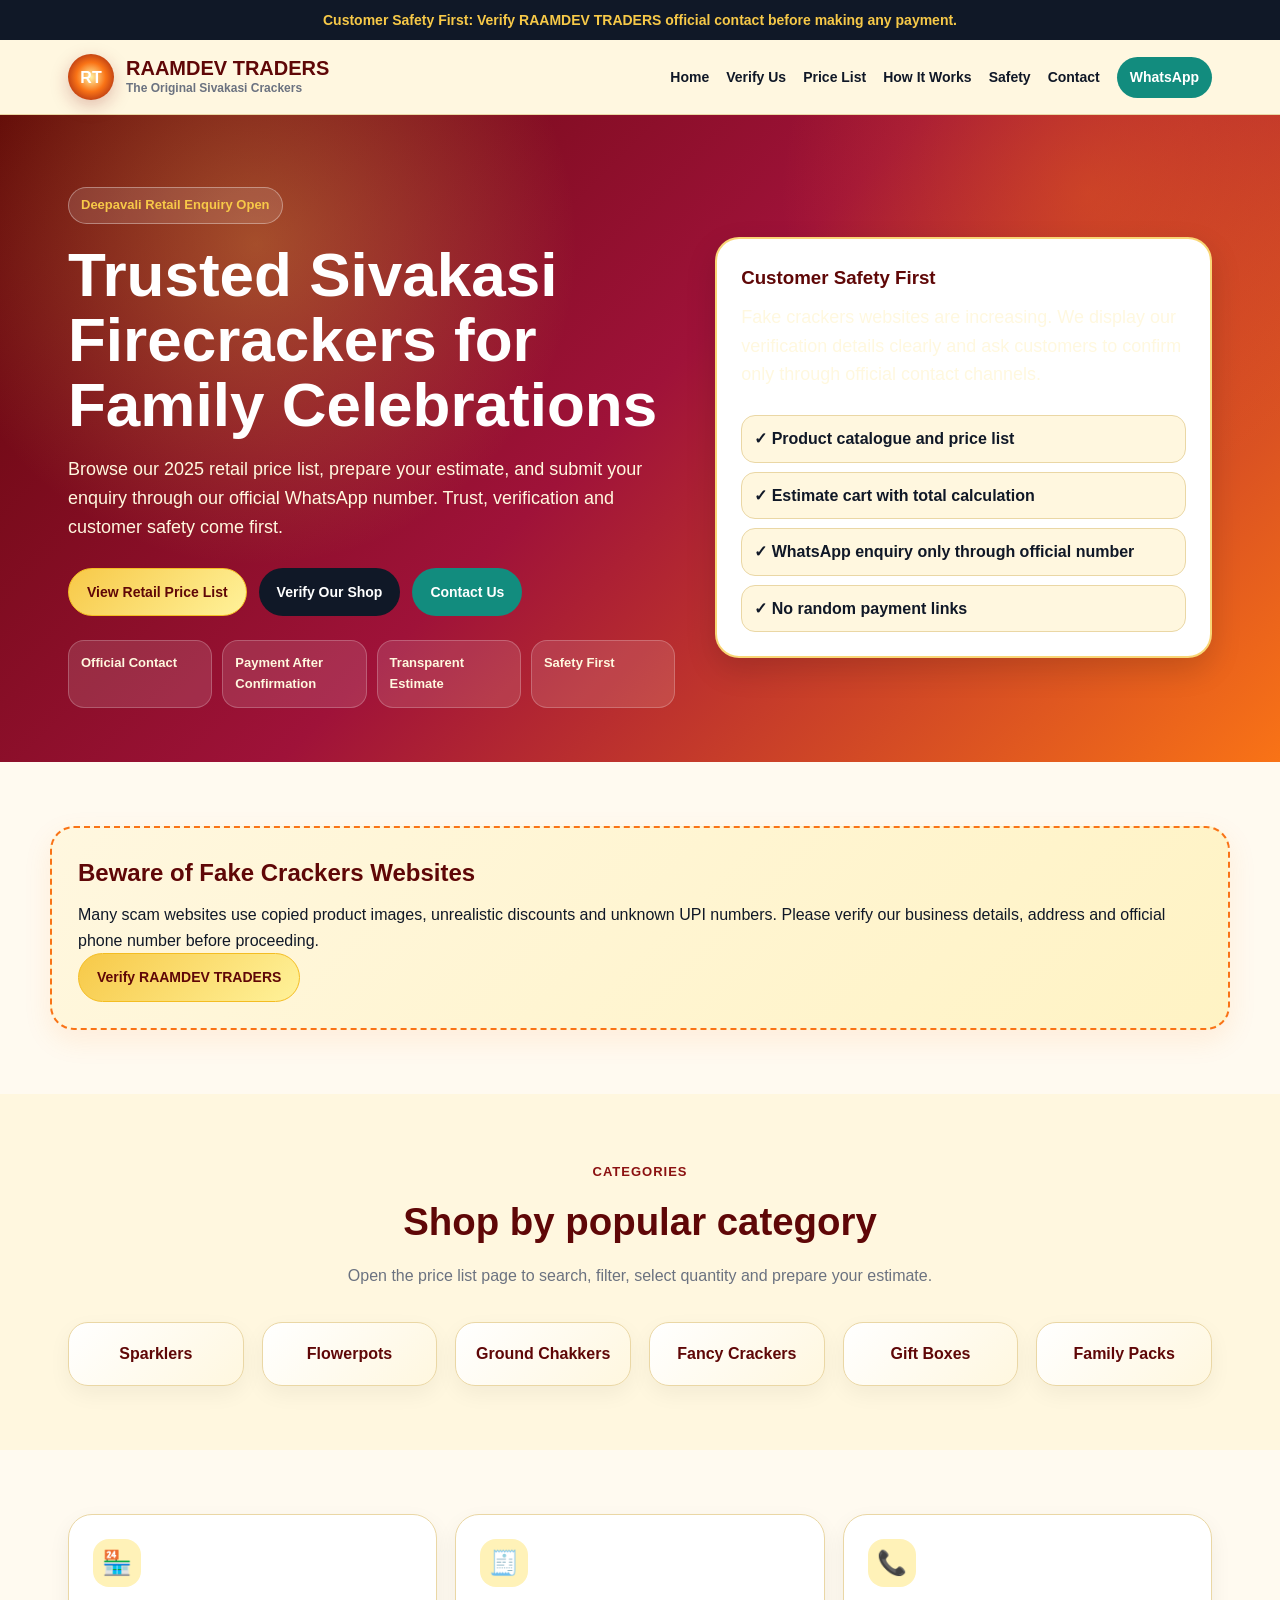
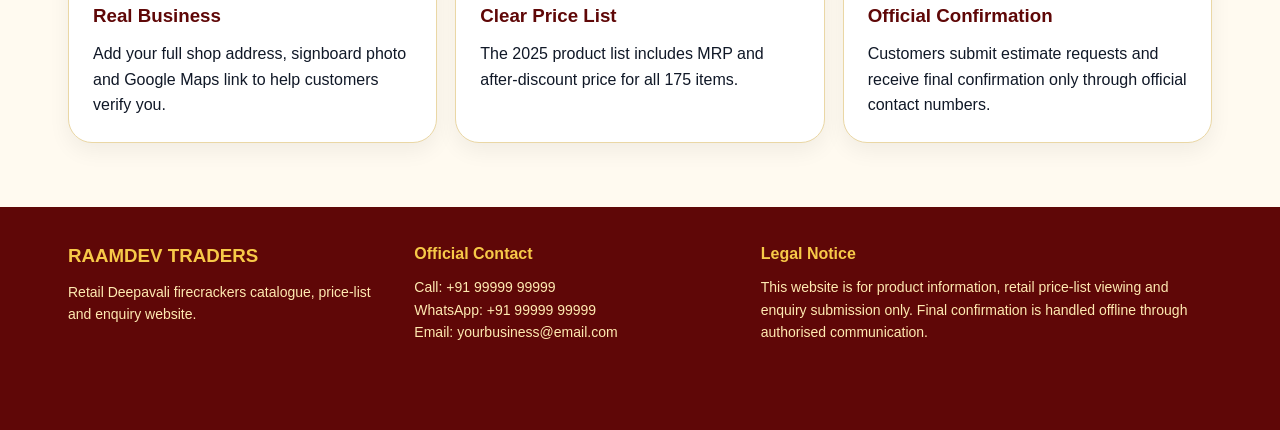
==== commit b1329f16: "Add files via upload" ====
--- a/index.html
+++ b/index.html
@@ -3,1188 +3,121 @@
 <head>
   <meta charset="UTF-8" />
   <meta name="viewport" content="width=device-width, initial-scale=1.0" />
-  <meta name="description" content="Retail Sivakasi firecrackers catalogue and enquiry website for Deepavali festival customers. Product price list, estimate cart, verification details and official WhatsApp enquiry." />
-  <title>Sivakasi Firecrackers | Retail Deepavali Enquiry</title>
-
-  <style>
-    :root {
-      --red: #8b1111;
-      --deep-red: #5f0707;
-      --gold: #f7c948;
-      --orange: #f97316;
-      --navy: #101827;
-      --cream: #fff7df;
-      --white: #ffffff;
-      --muted: #6b7280;
-      --green: #128c7e;
-      --border: #ead7a5;
-      --shadow: 0 12px 30px rgba(0,0,0,0.15);
-    }
-
-    * {
-      box-sizing: border-box;
-      margin: 0;
-      padding: 0;
-    }
-
-    html {
-      scroll-behavior: smooth;
-    }
-
-    body {
-      font-family: Arial, Helvetica, sans-serif;
-      color: var(--navy);
-      background: #fffaf0;
-      line-height: 1.6;
-    }
-
-    a {
-      text-decoration: none;
-      color: inherit;
-    }
-
-    img {
-      max-width: 100%;
-      display: block;
-    }
-
-    .top-alert {
-      background: var(--navy);
-      color: var(--gold);
-      text-align: center;
-      padding: 9px 16px;
-      font-size: 14px;
-      font-weight: 700;
-    }
-
-    header {
-      position: sticky;
-      top: 0;
-      z-index: 1000;
-      background: rgba(255, 247, 223, 0.96);
-      backdrop-filter: blur(8px);
-      border-bottom: 1px solid var(--border);
-    }
-
-    .nav {
-      max-width: 1180px;
-      margin: auto;
-      padding: 14px 18px;
-      display: flex;
-      align-items: center;
-      justify-content: space-between;
-      gap: 16px;
-    }
-
-    .brand {
-      display: flex;
-      align-items: center;
-      gap: 12px;
-    }
-
-    .brand-mark {
-      width: 46px;
-      height: 46px;
-      border-radius: 50%;
-      background: radial-gradient(circle, #fff3a3 0%, #f97316 45%, #8b1111 100%);
-      display: grid;
-      place-items: center;
-      color: white;
-      font-weight: 900;
-      box-shadow: 0 6px 18px rgba(139, 17, 17, 0.25);
-    }
-
-    .brand h1 {
-      font-size: 20px;
-      line-height: 1.1;
-      color: var(--deep-red);
-    }
-
-    .brand span {
-      display: block;
-      font-size: 12px;
-      color: var(--muted);
-      font-weight: 600;
-    }
-
-    .nav-links {
-      display: flex;
-      align-items: center;
-      gap: 18px;
-      font-size: 14px;
-      font-weight: 700;
-    }
-
-    .nav-links a:hover {
-      color: var(--red);
-    }
-
-    .btn {
-      display: inline-flex;
-      align-items: center;
-      justify-content: center;
-      gap: 8px;
-      border: none;
-      border-radius: 999px;
-      padding: 12px 18px;
-      font-weight: 800;
-      cursor: pointer;
-      transition: transform 0.2s ease, box-shadow 0.2s ease, background 0.2s ease;
-      font-size: 14px;
-    }
-
-    .btn:hover {
-      transform: translateY(-2px);
-      box-shadow: 0 10px 20px rgba(0,0,0,0.15);
-    }
-
-    .btn-primary {
-      background: linear-gradient(135deg, var(--gold), #fff29a);
-      color: var(--deep-red);
-      border: 1px solid #f4bd22;
-    }
-
-    .btn-dark {
-      background: var(--navy);
-      color: white;
-    }
-
-    .btn-green {
-      background: var(--green);
-      color: white;
-    }
-
-    .hero {
-      background:
-        radial-gradient(circle at 20% 20%, rgba(247,201,72,0.35), transparent 28%),
-        radial-gradient(circle at 85% 12%, rgba(249,115,22,0.35), transparent 25%),
-        linear-gradient(135deg, var(--deep-red), #9f1239 48%, #f97316);
-      color: white;
-      padding: 72px 18px 50px;
-      position: relative;
-      overflow: hidden;
-    }
-
-    .hero::after {
-      content: "✦ ✺ ✦ ✺ ✦";
-      position: absolute;
-      right: 5%;
-      top: 20%;
-      font-size: 70px;
-      color: rgba(255,255,255,0.13);
-      transform: rotate(-12deg);
-      white-space: nowrap;
-    }
-
-    .hero-inner {
-      max-width: 1180px;
-      margin: auto;
-      display: grid;
-      grid-template-columns: 1.1fr 0.9fr;
-      gap: 40px;
-      align-items: center;
-      position: relative;
-      z-index: 1;
-    }
-
-    .hero-badge {
-      display: inline-flex;
-      padding: 7px 12px;
-      background: rgba(255,255,255,0.12);
-      border: 1px solid rgba(255,255,255,0.35);
-      border-radius: 999px;
-      margin-bottom: 18px;
-      color: var(--gold);
-      font-weight: 900;
-      font-size: 13px;
-    }
-
-    .hero h2 {
-      font-size: clamp(34px, 5vw, 62px);
-      line-height: 1.05;
-      margin-bottom: 18px;
-    }
-
-    .hero p {
-      font-size: 18px;
-      max-width: 640px;
-      color: #fff8df;
-      margin-bottom: 26px;
-    }
-
-    .hero-actions {
-      display: flex;
-      flex-wrap: wrap;
-      gap: 12px;
-      margin-bottom: 22px;
-    }
-
-    .trust-strip {
-      display: grid;
-      grid-template-columns: repeat(4, 1fr);
-      gap: 10px;
-      margin-top: 24px;
-    }
-
-    .trust-mini {
-      background: rgba(255,255,255,0.12);
-      border: 1px solid rgba(255,255,255,0.22);
-      border-radius: 16px;
-      padding: 12px;
-      font-weight: 800;
-      font-size: 13px;
-      color: #fff8df;
-    }
-
-    .hero-card {
-      background: rgba(255,255,255,0.95);
-      color: var(--navy);
-      border-radius: 28px;
-      padding: 26px;
-      box-shadow: var(--shadow);
-      border: 2px solid rgba(247,201,72,0.75);
-    }
-
-    .hero-card h3 {
-      color: var(--deep-red);
-      font-size: 24px;
-      margin-bottom: 10px;
-    }
-
-    .hero-card ul {
-      list-style: none;
-      display: grid;
-      gap: 10px;
-      margin-top: 16px;
-    }
-
-    .hero-card li {
-      padding: 10px 12px;
-      background: #fff7df;
-      border-radius: 14px;
-      border: 1px solid var(--border);
-      font-weight: 700;
-    }
-
-    section {
-      padding: 64px 18px;
-    }
-
-    .container {
-      max-width: 1180px;
-      margin: auto;
-    }
-
-    .section-head {
-      text-align: center;
-      margin-bottom: 34px;
-    }
-
-    .section-head .eyebrow {
-      color: var(--red);
-      font-weight: 900;
-      text-transform: uppercase;
-      letter-spacing: 1px;
-      font-size: 13px;
-    }
-
-    .section-head h2 {
-      font-size: clamp(28px, 3vw, 42px);
-      color: var(--deep-red);
-      margin: 8px 0 10px;
-    }
-
-    .section-head p {
-      color: var(--muted);
-      max-width: 760px;
-      margin: auto;
-      font-size: 16px;
-    }
-
-    .warning-box {
-      background: linear-gradient(135deg, #fff7df, #fff3c4);
-      border: 2px dashed var(--orange);
-      border-radius: 24px;
-      padding: 24px;
-      box-shadow: 0 10px 28px rgba(249,115,22,0.1);
-    }
-
-    .warning-box h3 {
-      color: var(--deep-red);
-      font-size: 24px;
-      margin-bottom: 10px;
-    }
-
-    .grid-3 {
-      display: grid;
-      grid-template-columns: repeat(3, 1fr);
-      gap: 18px;
-    }
-
-    .card {
-      background: white;
-      border: 1px solid var(--border);
-      border-radius: 22px;
-      padding: 22px;
-      box-shadow: 0 8px 22px rgba(0,0,0,0.06);
-    }
-
-    .card .icon {
-      width: 48px;
-      height: 48px;
-      border-radius: 16px;
-      display: grid;
-      place-items: center;
-      background: #fff2b8;
-      color: var(--deep-red);
-      font-size: 24px;
-      margin-bottom: 14px;
-    }
-
-    .card h3 {
-      color: var(--deep-red);
-      margin-bottom: 8px;
-      font-size: 19px;
-    }
-
-    .card p {
-      color: var(--muted);
-      font-size: 15px;
-    }
-
-    .steps {
-      display: grid;
-      grid-template-columns: repeat(4, 1fr);
-      gap: 18px;
-    }
-
-    .step {
-      background: white;
-      border-radius: 22px;
-      padding: 22px;
-      border: 1px solid var(--border);
-      position: relative;
-    }
-
-    .step-number {
-      width: 36px;
-      height: 36px;
-      border-radius: 50%;
-      background: var(--deep-red);
-      color: var(--gold);
-      display: grid;
-      place-items: center;
-      font-weight: 900;
-      margin-bottom: 14px;
-    }
-
-    .categories {
-      display: grid;
-      grid-template-columns: repeat(4, 1fr);
-      gap: 16px;
-    }
-
-    .category {
-      background: linear-gradient(135deg, white, #fff7df);
-      border: 1px solid var(--border);
-      border-radius: 20px;
-      padding: 18px;
-      font-weight: 900;
-      color: var(--deep-red);
-      text-align: center;
-    }
-
-    .products-layout {
-      display: grid;
-      grid-template-columns: 1.4fr 0.6fr;
-      gap: 22px;
-      align-items: start;
-    }
-
-    .product-tools {
-      display: flex;
-      justify-content: space-between;
-      gap: 12px;
-      margin-bottom: 18px;
-      flex-wrap: wrap;
-    }
-
-    .product-tools input,
-    .product-tools select,
-    .form-group input,
-    .form-group textarea {
-      border: 1px solid var(--border);
-      border-radius: 14px;
-      padding: 12px 14px;
-      font-size: 14px;
-      outline: none;
-      background: white;
-      width: 100%;
-    }
-
-    .product-tools input:focus,
-    .product-tools select:focus,
-    .form-group input:focus,
-    .form-group textarea:focus {
-      border-color: var(--orange);
-      box-shadow: 0 0 0 4px rgba(249,115,22,0.12);
-    }
-
-    .product-tools > * {
-      flex: 1 1 220px;
-    }
-
-    .product-table-wrap {
-      overflow-x: auto;
-      background: white;
-      border-radius: 22px;
-      border: 1px solid var(--border);
-      box-shadow: 0 8px 22px rgba(0,0,0,0.06);
-    }
-
-    table {
-      width: 100%;
-      border-collapse: collapse;
-      min-width: 760px;
-    }
-
-    th {
-      background: var(--deep-red);
-      color: var(--gold);
-      text-align: left;
-      padding: 14px;
-      font-size: 13px;
-      white-space: nowrap;
-    }
-
-    td {
-      padding: 14px;
-      border-bottom: 1px solid #f0e1bd;
-      vertical-align: middle;
-      font-size: 14px;
-    }
-
-    .product-name {
-      font-weight: 900;
-      color: var(--navy);
-    }
-
-    .tag {
-      display: inline-flex;
-      padding: 4px 8px;
-      background: #fff2b8;
-      border-radius: 999px;
-      color: var(--deep-red);
-      font-size: 12px;
-      font-weight: 800;
-      white-space: nowrap;
-    }
-
-    .price-old {
-      color: var(--muted);
-      text-decoration: line-through;
-      font-size: 13px;
-    }
-
-    .price-new {
-      color: var(--deep-red);
-      font-weight: 900;
-    }
-
-    .qty-control {
-      display: inline-flex;
-      align-items: center;
-      border: 1px solid var(--border);
-      border-radius: 999px;
-      overflow: hidden;
-      background: #fffaf0;
-    }
-
-    .qty-control button {
-      width: 34px;
-      height: 34px;
-      border: none;
-      background: #fff2b8;
-      cursor: pointer;
-      font-weight: 900;
-      color: var(--deep-red);
-    }
-
-    .qty-control span {
-      min-width: 34px;
-      text-align: center;
-      font-weight: 900;
-    }
-
-    .estimate-card {
-      position: sticky;
-      top: 90px;
-      background: white;
-      border-radius: 24px;
-      border: 1px solid var(--border);
-      padding: 22px;
-      box-shadow: var(--shadow);
-    }
-
-    .estimate-card h3 {
-      color: var(--deep-red);
-      margin-bottom: 12px;
-      font-size: 24px;
-    }
-
-    .summary-line {
-      display: flex;
-      justify-content: space-between;
-      padding: 10px 0;
-      border-bottom: 1px dashed var(--border);
-      gap: 12px;
-    }
-
-    .summary-line strong {
-      color: var(--deep-red);
-    }
-
-    .grand-total {
-      font-size: 26px;
-      color: var(--deep-red);
-      font-weight: 900;
-      margin: 16px 0;
-    }
-
-    .form-group {
-      margin-bottom: 12px;
-    }
-
-    .form-group label {
-      display: block;
-      font-weight: 800;
-      margin-bottom: 5px;
-      font-size: 13px;
-      color: var(--navy);
-    }
-
-    .estimate-note {
-      font-size: 12px;
-      color: var(--muted);
-      margin: 12px 0;
-    }
-
-    .photo-grid {
-      display: grid;
-      grid-template-columns: 1.2fr 0.8fr 0.8fr;
-      gap: 16px;
-    }
-
-    .photo-placeholder {
-      min-height: 220px;
-      background:
-        linear-gradient(135deg, rgba(139,17,17,0.9), rgba(249,115,22,0.75)),
-        repeating-linear-gradient(45deg, rgba(255,255,255,0.1) 0 8px, transparent 8px 16px);
-      border-radius: 24px;
-      color: white;
-      display: grid;
-      place-items: center;
-      text-align: center;
-      padding: 22px;
-      font-weight: 900;
-      border: 2px solid rgba(247,201,72,0.7);
-    }
-
-    .photo-placeholder.big {
-      grid-row: span 2;
-      min-height: 456px;
-    }
-
-    .contact-box {
-      display: grid;
-      grid-template-columns: 1fr 1fr;
-      gap: 22px;
-      background: var(--navy);
-      color: white;
-      padding: 28px;
-      border-radius: 28px;
-      border: 2px solid var(--gold);
-    }
-
-    .contact-box h3 {
-      color: var(--gold);
-      font-size: 26px;
-      margin-bottom: 12px;
-    }
-
-    .contact-list {
-      list-style: none;
-      display: grid;
-      gap: 10px;
-      margin-top: 16px;
-    }
-
-    .contact-list li {
-      background: rgba(255,255,255,0.08);
-      border: 1px solid rgba(255,255,255,0.16);
-      padding: 12px;
-      border-radius: 14px;
-    }
-
-    footer {
-      background: var(--deep-red);
-      color: #fff8df;
-      padding: 32px 18px 86px;
-      text-align: center;
-    }
-
-    footer strong {
-      color: var(--gold);
-    }
-
-    .footer-note {
-      max-width: 900px;
-      margin: 16px auto 0;
-      font-size: 13px;
-      color: #ffeab1;
-    }
-
-    .mobile-bar {
-      display: none;
-      position: fixed;
-      left: 0;
-      right: 0;
-      bottom: 0;
-      z-index: 2000;
-      background: white;
-      border-top: 1px solid var(--border);
-      box-shadow: 0 -8px 22px rgba(0,0,0,0.12);
-      grid-template-columns: repeat(3, 1fr);
-    }
-
-    .mobile-bar a {
-      padding: 12px 8px;
-      text-align: center;
-      font-size: 12px;
-      font-weight: 900;
-      color: var(--deep-red);
-      border-right: 1px solid var(--border);
-    }
-
-    .empty-state {
-      padding: 16px;
-      background: #fff7df;
-      border-radius: 16px;
-      color: var(--muted);
-      font-size: 14px;
-      margin: 10px 0;
-    }
-
-    @media (max-width: 920px) {
-      .nav-links {
-        display: none;
-      }
-
-      .hero-inner,
-      .products-layout,
-      .contact-box {
-        grid-template-columns: 1fr;
-      }
-
-      .trust-strip,
-      .grid-3,
-      .steps,
-      .categories {
-        grid-template-columns: repeat(2, 1fr);
-      }
-
-      .estimate-card {
-        position: static;
-      }
-
-      .photo-grid {
-        grid-template-columns: 1fr;
-      }
-
-      .photo-placeholder.big {
-        min-height: 260px;
-      }
-
-      .mobile-bar {
-        display: grid;
-      }
-    }
-
-    @media (max-width: 560px) {
-      section {
-        padding: 46px 14px;
-      }
-
-      .hero {
-        padding: 50px 14px 38px;
-      }
-
-      .trust-strip,
-      .grid-3,
-      .steps,
-      .categories {
-        grid-template-columns: 1fr;
-      }
-
-      .brand h1 {
-        font-size: 17px;
-      }
-
-      .hero-actions .btn {
-        width: 100%;
-      }
-    }
-  </style>
+  <meta name="description" content="RAAMDEV TRADERS retail Sivakasi firecrackers catalogue, price list, trust verification and enquiry website." />
+  <title>RAAMDEV TRADERS | Retail Deepavali Firecrackers Enquiry</title>
+  <link rel="stylesheet" href="style.css" />
 </head>
 <body>
-  <div class="top-alert">
-    Customer Safety First: Please verify our official number before making any payment. This website is for retail enquiry and estimate only.
-  </div>
 
-  <header>
-    <nav class="nav">
-      <a href="#home" class="brand" aria-label="Sivakasi Firecrackers Home">
-        <div class="brand-mark">SF</div>
-        <div>
-          <h1>Sivakasi Firecrackers</h1>
-          <span>The Original Sivakasi Crackers</span>
+<header>
+  <div class="top-alert">Customer Safety First: Verify RAAMDEV TRADERS official contact before making any payment.</div>
+  <nav class="nav">
+    <a class="brand" href="index.html" aria-label="RAAMDEV TRADERS Home">
+      <div class="brand-mark">RT</div>
+      <div>
+        <h1>RAAMDEV TRADERS</h1>
+        <span>The Original Sivakasi Crackers</span>
+      </div>
+    </a>
+    <button class="menu-toggle" onclick="toggleMenu()" aria-label="Open menu">☰</button>
+    <div class="nav-links" id="navLinks">
+      <a href="index.html">Home</a>
+      <a href="verify.html">Verify Us</a>
+      <a href="products.html">Price List</a>
+      <a href="how-it-works.html">How It Works</a>
+      <a href="safety.html">Safety</a>
+      <a href="contact.html">Contact</a>
+      <a class="btn btn-green btn-small" href="https://wa.me/919999999999" target="_blank" rel="noopener">WhatsApp</a>
+    </div>
+  </nav>
+</header>
+
+<main>
+  <section class="hero">
+    <div class="container hero-grid">
+      <div>
+        <div class="hero-badge">Deepavali Retail Enquiry Open</div>
+        <h2>Trusted Sivakasi Firecrackers for Family Celebrations</h2>
+        <p>Browse our 2025 retail price list, prepare your estimate, and submit your enquiry through our official WhatsApp number. Trust, verification and customer safety come first.</p>
+        <div class="hero-actions">
+          <a class="btn btn-primary" href="products.html">View Retail Price List</a>
+          <a class="btn btn-dark" href="verify.html">Verify Our Shop</a>
+          <a class="btn btn-green" href="contact.html">Contact Us</a>
         </div>
-      </a>
-
-      <div class="nav-links">
-        <a href="#verify">Verify Us</a>
-        <a href="#products">Price List</a>
-        <a href="#process">How It Works</a>
-        <a href="#safety">Safety</a>
-        <a href="#contact">Contact</a>
-        <a class="btn btn-green" href="https://wa.me/919999999999" target="_blank" rel="noopener">WhatsApp</a>
-      </div>
-    </nav>
-  </header>
-
-  <main>
-    <section class="hero" id="home">
-      <div class="hero-inner">
-        <div>
-          <div class="hero-badge">Deepavali Retail Enquiry Open</div>
-          <h2>Trusted Sivakasi Firecrackers for Family Celebrations</h2>
-          <p>
-            Browse our retail price list, prepare your estimate, and submit your enquiry through our official contact number. We focus on transparent pricing, safe confirmation and customer verification.
-          </p>
-          <div class="hero-actions">
-            <a class="btn btn-primary" href="#products">View Retail Price List</a>
-            <a class="btn btn-dark" href="#verify">Verify Our Shop</a>
-            <a class="btn btn-green" href="https://wa.me/919999999999" target="_blank" rel="noopener">Official WhatsApp</a>
-          </div>
-          <div class="trust-strip">
-            <div class="trust-mini">Official Contact Displayed</div>
-            <div class="trust-mini">Payment After Confirmation</div>
-            <div class="trust-mini">Transparent Estimate</div>
-            <div class="trust-mini">Safety First</div>
-          </div>
-        </div>
-
-        <div class="hero-card">
-          <h3>Why customers trust us</h3>
-          <p>We clearly display our shop details, official phone number, enquiry process and payment safety notice.</p>
-          <ul>
-            <li>✓ Retail price-list viewing</li>
-            <li>✓ Estimate cart with total calculation</li>
-            <li>✓ Official WhatsApp enquiry</li>
-            <li>✓ No random payment links</li>
-            <li>✓ Final confirmation by phone/WhatsApp</li>
-          </ul>
+        <div class="trust-strip">
+          <div>Official Contact</div><div>Payment After Confirmation</div><div>Transparent Estimate</div><div>Safety First</div>
         </div>
       </div>
-    </section>
+      <div class="hero-card">
+        <h3>Customer Safety First</h3>
+        <p>Fake crackers websites are increasing. We display our verification details clearly and ask customers to confirm only through official contact channels.</p>
+        <ul>
+          <li>✓ Product catalogue and price list</li>
+          <li>✓ Estimate cart with total calculation</li>
+          <li>✓ WhatsApp enquiry only through official number</li>
+          <li>✓ No random payment links</li>
+        </ul>
+      </div>
+    </div>
+  </section>
 
-    <section id="verify">
-      <div class="container">
-        <div class="warning-box">
-          <h3>Beware of Fake Crackers Websites</h3>
-          <p>
-            Many fake websites use copied product images, unrealistic discounts and random payment numbers to cheat customers. Please verify the business name, official mobile number, address and payment details before proceeding. Communicate only through the official numbers shown on this website.
-          </p>
-        </div>
+  <section class="section">
+    <div class="container warning-box">
+      <h2>Beware of Fake Crackers Websites</h2>
+      <p>Many scam websites use copied product images, unrealistic discounts and unknown UPI numbers. Please verify our business details, address and official phone number before proceeding.</p>
+      <a class="btn btn-primary" href="verify.html">Verify RAAMDEV TRADERS</a>
+    </div>
+  </section>
+
+  <section class="section section-soft">
+    <div class="container">
+      <div class="section-head">
+        <span>Categories</span>
+        <h2>Shop by popular category</h2>
+        <p>Open the price list page to search, filter, select quantity and prepare your estimate.</p>
       </div>
-    </section>
+      <div class="category-grid">
+        <a href="products.html" class="category-card">Sparklers</a>
+        <a href="products.html" class="category-card">Flowerpots</a>
+        <a href="products.html" class="category-card">Ground Chakkers</a>
+        <a href="products.html" class="category-card">Fancy Crackers</a>
+        <a href="products.html" class="category-card">Gift Boxes</a>
+        <a href="products.html" class="category-card">Family Packs</a>
+      </div>
+    </div>
+  </section>
 
-    <section>
-      <div class="container">
-        <div class="section-head">
-          <div class="eyebrow">Verification Details</div>
-          <h2>Shop verification before enquiry</h2>
-          <p>Replace the placeholder details below with your real shop information before launching publicly.</p>
-        </div>
+  <section class="section">
+    <div class="container cards-3">
+      <div class="card"><div class="icon">🏪</div><h3>Real Business</h3><p>Add your full shop address, signboard photo and Google Maps link to help customers verify you.</p></div>
+      <div class="card"><div class="icon">🧾</div><h3>Clear Price List</h3><p>The 2025 product list includes MRP and after-discount price for all 175 items.</p></div>
+      <div class="card"><div class="icon">📞</div><h3>Official Confirmation</h3><p>Customers submit estimate requests and receive final confirmation only through official contact numbers.</p></div>
+    </div>
+  </section>
+</main>
 
-        <div class="grid-3">
-          <div class="card">
-            <div class="icon">🏪</div>
-            <h3>Real Shop / Office</h3>
-            <p><strong>Address:</strong> Add your full shop address here, Sivakasi, Tamil Nadu.</p>
-          </div>
-          <div class="card">
-            <div class="icon">📞</div>
-            <h3>Official Numbers</h3>
-            <p><strong>Call:</strong> +91 99999 99999<br><strong>WhatsApp:</strong> +91 99999 99999</p>
-          </div>
-          <div class="card">
-            <div class="icon">✅</div>
-            <h3>Payment Safety</h3>
-            <p>Payment details will be shared only after enquiry verification through our official contact number.</p>
-          </div>
-        </div>
-      </div>
-    </section>
-
-    <section id="process" style="background:#fff7df;">
-      <div class="container">
-        <div class="section-head">
-          <div class="eyebrow">Simple Process</div>
-          <h2>How retail enquiry works</h2>
-          <p>We keep the process transparent, safe and easy for family customers.</p>
-        </div>
-        <div class="steps">
-          <div class="step">
-            <div class="step-number">1</div>
-            <h3>Select Products</h3>
-            <p>Choose crackers from the retail price list and enter quantities.</p>
-          </div>
-          <div class="step">
-            <div class="step-number">2</div>
-            <h3>Prepare Estimate</h3>
-            <p>The website calculates your total estimate automatically.</p>
-          </div>
-          <div class="step">
-            <div class="step-number">3</div>
-            <h3>Submit Enquiry</h3>
-            <p>Send your estimate to our official WhatsApp number.</p>
-          </div>
-          <div class="step">
-            <div class="step-number">4</div>
-            <h3>Confirm Safely</h3>
-            <p>We confirm availability, permitted items and next steps offline.</p>
-          </div>
-        </div>
-      </div>
-    </section>
-
-    <section>
-      <div class="container">
-        <div class="section-head">
-          <div class="eyebrow">Popular Categories</div>
-          <h2>Deepavali crackers categories</h2>
-        </div>
-        <div class="categories">
-          <div class="category">Sparklers</div>
-          <div class="category">Flower Pots</div>
-          <div class="category">Ground Chakkars</div>
-          <div class="category">Rockets</div>
-          <div class="category">Fancy Crackers</div>
-          <div class="category">Kids Crackers</div>
-          <div class="category">Gift Boxes</div>
-          <div class="category">Family Packs</div>
-        </div>
-      </div>
-    </section>
-
-    <section id="products" style="background:#fff7df;">
-      <div class="container">
-        <div class="section-head">
-          <div class="eyebrow">Retail Price List</div>
-          <h2>Prepare your estimate</h2>
-          <p>Select quantities below. This is an estimate only. Final availability and confirmation will be provided through our official contact.</p>
-        </div>
-
-        <div class="products-layout">
-          <div>
-            <div class="product-tools">
-              <input type="search" id="searchInput" placeholder="Search product name..." aria-label="Search product name">
-              <select id="categoryFilter" aria-label="Filter by category">
-                <option value="all">All Categories</option>
-                <option value="Sparklers">Sparklers</option>
-                <option value="Flower Pots">Flower Pots</option>
-                <option value="Chakkars">Chakkars</option>
-                <option value="Fancy">Fancy</option>
-                <option value="Gift Box">Gift Box</option>
-              </select>
-            </div>
-
-            <div class="product-table-wrap">
-              <table>
-                <thead>
-                  <tr>
-                    <th>Product</th>
-                    <th>Category</th>
-                    <th>MRP</th>
-                    <th>Retail Price</th>
-                    <th>Qty</th>
-                    <th>Total</th>
-                  </tr>
-                </thead>
-                <tbody id="productBody"></tbody>
-              </table>
-            </div>
-          </div>
-
-          <aside class="estimate-card">
-            <h3>Estimate Cart</h3>
-            <div id="selectedItems" class="empty-state">No products selected yet.</div>
-            <div class="summary-line"><span>Items</span><strong id="itemCount">0</strong></div>
-            <div class="summary-line"><span>Estimate Total</span><strong id="cartTotal">₹0</strong></div>
-            <div class="grand-total" id="grandTotal">₹0</div>
-
-            <div class="form-group">
-              <label for="customerName">Customer Name</label>
-              <input type="text" id="customerName" placeholder="Enter your name">
-            </div>
-            <div class="form-group">
-              <label for="customerMobile">Mobile Number</label>
-              <input type="tel" id="customerMobile" placeholder="Enter your mobile number">
-            </div>
-            <div class="form-group">
-              <label for="customerCity">City / Area</label>
-              <input type="text" id="customerCity" placeholder="Enter city or area">
-            </div>
-            <div class="form-group">
-              <label for="customerMessage">Message</label>
-              <textarea id="customerMessage" rows="3" placeholder="Any special request"></textarea>
-            </div>
-
-            <p class="estimate-note">
-              This is not an online purchase confirmation. Final confirmation is subject to availability, permitted products and offline verification.
-            </p>
-
-            <button class="btn btn-green" style="width:100%;" onclick="sendWhatsAppEnquiry()">Send Enquiry to WhatsApp</button>
-            <button class="btn btn-dark" style="width:100%; margin-top:10px;" onclick="window.print()">Print / Save Estimate</button>
-          </aside>
-        </div>
-      </div>
-    </section>
-
-    <section id="safety">
-      <div class="container">
-        <div class="section-head">
-          <div class="eyebrow">Safety Guidelines</div>
-          <h2>Celebrate safely and responsibly</h2>
-          <p>Use crackers only as per local authority rules and permitted timing. Adult supervision is required.</p>
-        </div>
-
-        <div class="grid-3">
-          <div class="card">
-            <div class="icon">🧯</div>
-            <h3>Keep water/sand nearby</h3>
-            <p>Always keep water or sand nearby while using fireworks.</p>
-          </div>
-          <div class="card">
-            <div class="icon">👨‍👩‍👧</div>
-            <h3>Adult supervision</h3>
-            <p>Children should use fireworks only under responsible adult supervision.</p>
-          </div>
-          <div class="card">
-            <div class="icon">🚫</div>
-            <h3>Avoid unsafe locations</h3>
-            <p>Do not burst crackers near hospitals, vehicles, petrol pumps, animals or crowded areas.</p>
-          </div>
-        </div>
-      </div>
-    </section>
-
-    <section>
-      <div class="container">
-        <div class="section-head">
-          <div class="eyebrow">Real Business Photos</div>
-          <h2>Add your shop photos here</h2>
-          <p>Real shop photos, signboard photos and team photos help customers trust your website.</p>
-        </div>
-        <div class="photo-grid">
-          <div class="photo-placeholder big">Shop Front / Signboard Photo<br><small>Replace with your real image</small></div>
-          <div class="photo-placeholder">Inside Shop Photo</div>
-          <div class="photo-placeholder">Owner / Team Photo</div>
-          <div class="photo-placeholder">Product Display Photo</div>
-          <div class="photo-placeholder">Packing / Support Photo</div>
-        </div>
-      </div>
-    </section>
-
-    <section id="contact" style="background:#fff7df;">
-      <div class="container">
-        <div class="contact-box">
-          <div>
-            <h3>Contact & Verification</h3>
-            <p>Please verify our official details before proceeding with any enquiry or payment confirmation.</p>
-            <ul class="contact-list">
-              <li><strong>Business Name:</strong> Sivakasi Firecrackers</li>
-              <li><strong>Official Call:</strong> +91 99999 99999</li>
-              <li><strong>Official WhatsApp:</strong> +91 99999 99999</li>
-              <li><strong>Email:</strong> yourbusiness@email.com</li>
-              <li><strong>Address:</strong> Add your full address, Sivakasi, Tamil Nadu</li>
-              <li><strong>Business Hours:</strong> 9:00 AM – 9:00 PM</li>
-            </ul>
-          </div>
-          <div>
-            <h3>Official Payment Notice</h3>
-            <p>
-              Payment should be made only after confirmation from our official number. We do not take responsibility for payments made to unknown UPI IDs, QR codes or phone numbers claiming to represent our business.
-            </p>
-            <div style="margin-top:18px; display:flex; gap:10px; flex-wrap:wrap;">
-              <a class="btn btn-primary" href="tel:+919999999999">Call Now</a>
-              <a class="btn btn-green" href="https://wa.me/919999999999" target="_blank" rel="noopener">WhatsApp Now</a>
-            </div>
-          </div>
-        </div>
-      </div>
-    </section>
-  </main>
-
-  <footer>
-    <p><strong>Sivakasi Firecrackers</strong> — Retail Deepavali Firecrackers Catalogue & Enquiry Website</p>
-    <p class="footer-note">
-      Legal Notice: This website is for product information, retail price-list viewing and enquiry submission only. Final confirmation of availability, permitted products, payment and pickup/delivery process will be handled offline through authorised communication.
-    </p>
-  </footer>
-
-  <div class="mobile-bar">
-    <a href="tel:+919999999999">Call</a>
-    <a href="https://wa.me/919999999999" target="_blank" rel="noopener">WhatsApp</a>
-    <a href="#products">Price List</a>
+<footer>
+  <div class="container footer-grid">
+    <div>
+      <h3>RAAMDEV TRADERS</h3>
+      <p>Retail Deepavali firecrackers catalogue, price-list and enquiry website.</p>
+    </div>
+    <div>
+      <h4>Official Contact</h4>
+      <p>Call: +91 99999 99999<br>WhatsApp: +91 99999 99999<br>Email: yourbusiness@email.com</p>
+    </div>
+    <div>
+      <h4>Legal Notice</h4>
+      <p>This website is for product information, retail price-list viewing and enquiry submission only. Final confirmation is handled offline through authorised communication.</p>
+    </div>
   </div>
-
-  <script>
-    const officialWhatsappNumber = "919999999999";
-
-    const products = [
-      { id: 1, name: "7cm Electric Sparklers", category: "Sparklers", mrp: 120, price: 72 },
-      { id: 2, name: "10cm Colour Sparklers", category: "Sparklers", mrp: 180, price: 108 },
-      { id: 3, name: "Flower Pot Small", category: "Flower Pots", mrp: 250, price: 150 },
-      { id: 4, name: "Flower Pot Special", category: "Flower Pots", mrp: 420, price: 252 },
-      { id: 5, name: "Ground Chakkar Big", category: "Chakkars", mrp: 300, price: 180 },
-      { id: 6, name: "Ground Chakkar Special", category: "Chakkars", mrp: 520, price: 312 },
-      { id: 7, name: "Fancy Aerial Shot", category: "Fancy", mrp: 850, price: 510 },
-      { id: 8, name: "Colour Fountain", category: "Fancy", mrp: 650, price: 390 },
-      { id: 9, name: "Kids Gift Box", category: "Gift Box", mrp: 1500, price: 900 },
-      { id: 10, name: "Family Celebration Pack", category: "Gift Box", mrp: 3500, price: 2100 }
-    ];
-
-    const cart = {};
-
-    function formatCurrency(value) {
-      return "₹" + value.toLocaleString("en-IN");
-    }
-
-    function renderProducts() {
-      const searchValue = document.getElementById("searchInput").value.toLowerCase();
-      const categoryValue = document.getElementById("categoryFilter").value;
-      const productBody = document.getElementById("productBody");
-
-      const filtered = products.filter(product => {
-        const matchesSearch = product.name.toLowerCase().includes(searchValue);
-        const matchesCategory = categoryValue === "all" || product.category === categoryValue;
-        return matchesSearch && matchesCategory;
-      });
-
-      productBody.innerHTML = filtered.map(product => {
-        const qty = cart[product.id] || 0;
-        const total = qty * product.price;
-        return `
-          <tr>
-            <td>
-              <div class="product-name">${product.name}</div>
-              <small>Product ID: SF-${String(product.id).padStart(3, "0")}</small>
-            </td>
-            <td><span class="tag">${product.category}</span></td>
-            <td><div class="price-old">${formatCurrency(product.mrp)}</div></td>
-            <td><div class="price-new">${formatCurrency(product.price)}</div></td>
-            <td>
-              <div class="qty-control">
-                <button onclick="changeQty(${product.id}, -1)" aria-label="Decrease quantity">−</button>
-                <span>${qty}</span>
-                <button onclick="changeQty(${product.id}, 1)" aria-label="Increase quantity">+</button>
-              </div>
-            </td>
-            <td><strong>${formatCurrency(total)}</strong></td>
-          </tr>
-        `;
-      }).join("");
-    }
-
-    function changeQty(productId, change) {
-      const currentQty = cart[productId] || 0;
-      const nextQty = Math.max(0, currentQty + change);
-      if (nextQty === 0) {
-        delete cart[productId];
-      } else {
-        cart[productId] = nextQty;
-      }
-      renderProducts();
-      updateCartSummary();
-    }
-
-    function getCartItems() {
-      return Object.entries(cart).map(([id, qty]) => {
-        const product = products.find(item => item.id === Number(id));
-        return { ...product, qty, total: product.price * qty };
-      });
-    }
-
-    function updateCartSummary() {
-      const selectedItems = document.getElementById("selectedItems");
-      const itemCount = document.getElementById("itemCount");
-      const cartTotal = document.getElementById("cartTotal");
-      const grandTotal = document.getElementById("grandTotal");
-      const items = getCartItems();
-      const totalQty = items.reduce((sum, item) => sum + item.qty, 0);
-      const totalAmount = items.reduce((sum, item) => sum + item.total, 0);
-
-      if (items.length === 0) {
-        selectedItems.className = "empty-state";
-        selectedItems.innerHTML = "No products selected yet.";
-      } else {
-        selectedItems.className = "";
-        selectedItems.innerHTML = items.map(item => `
-          <div class="summary-line">
-            <span>${item.name} × ${item.qty}</span>
-            <strong>${formatCurrency(item.total)}</strong>
-          </div>
-        `).join("");
-      }
-
-      itemCount.textContent = totalQty;
-      cartTotal.textContent = formatCurrency(totalAmount);
-      grandTotal.textContent = formatCurrency(totalAmount);
-    }
-
-    function sendWhatsAppEnquiry() {
-      const items = getCartItems();
-      if (items.length === 0) {
-        alert("Please select at least one product before sending enquiry.");
-        return;
-      }
-
-      const name = document.getElementById("customerName").value.trim();
-      const mobile = document.getElementById("customerMobile").value.trim();
-      const city = document.getElementById("customerCity").value.trim();
-      const customerMessage = document.getElementById("customerMessage").value.trim();
-
-      if (!name || !mobile || !city) {
-        alert("Please enter your name, mobile number and city/area.");
-        return;
-      }
-
-      const totalAmount = items.reduce((sum, item) => sum + item.total, 0);
-      const productLines = items.map(item => `- ${item.name} | Qty: ${item.qty} | Total: ${formatCurrency(item.total)}`).join("%0A");
-
-      const message = `Retail Firecrackers Enquiry%0A%0AName: ${encodeURIComponent(name)}%0AMobile: ${encodeURIComponent(mobile)}%0ACity/Area: ${encodeURIComponent(city)}%0A%0ASelected Products:%0A${productLines}%0A%0AEstimate Total: ${encodeURIComponent(formatCurrency(totalAmount))}%0A%0AMessage: ${encodeURIComponent(customerMessage || "No special request")}%0A%0ANote: Please confirm availability, permitted products and next steps.`;
-
-      const whatsappUrl = `https://wa.me/${officialWhatsappNumber}?text=${message}`;
-      window.open(whatsappUrl, "_blank");
-    }
-
-    document.getElementById("searchInput").addEventListener("input", renderProducts);
-    document.getElementById("categoryFilter").addEventListener("change", renderProducts);
-
-    renderProducts();
-    updateCartSummary();
-  </script>
-</body>
-</html>
+</footer>
+<div class="mobile-bar">
+  <a href="tel:+919999999999">Call</a>
+  <a href="https://wa.me/919999999999" target="_blank" rel="noopener">WhatsApp</a>
+  <a href="products.html">Price List</a>
+</div>
+<script>
+function toggleMenu(){document.getElementById('navLinks').classList.toggle('open')}
+</script>
+</body></html>
--- a/style.css
+++ b/style.css
@@ -0,0 +1,3 @@
+
+:root{--red:#8b1111;--deep-red:#5f0707;--gold:#f7c948;--orange:#f97316;--navy:#101827;--cream:#fff7df;--white:#fff;--muted:#6b7280;--green:#128c7e;--border:#ead7a5;--shadow:0 12px 30px rgba(0,0,0,.15)}
+*{box-sizing:border-box;margin:0;padding:0}html{scroll-behavior:smooth}body{font-family:Arial,Helvetica,sans-serif;color:var(--navy);background:#fffaf0;line-height:1.6}a{text-decoration:none;color:inherit}.container{max-width:1180px;margin:auto;padding:0 18px}.top-alert{background:var(--navy);color:var(--gold);text-align:center;padding:9px 16px;font-size:14px;font-weight:800}header{position:sticky;top:0;z-index:1000;background:rgba(255,247,223,.97);backdrop-filter:blur(8px);border-bottom:1px solid var(--border)}.nav{max-width:1180px;margin:auto;padding:14px 18px;display:flex;align-items:center;justify-content:space-between;gap:16px}.brand{display:flex;align-items:center;gap:12px}.brand-mark{width:46px;height:46px;border-radius:50%;background:radial-gradient(circle,#fff3a3 0%,#f97316 45%,#8b1111 100%);display:grid;place-items:center;color:#fff;font-weight:900;box-shadow:0 6px 18px rgba(139,17,17,.25)}.brand h1{font-size:20px;line-height:1.1;color:var(--deep-red)}.brand span{display:block;font-size:12px;color:var(--muted);font-weight:700}.nav-links{display:flex;align-items:center;gap:17px;font-size:14px;font-weight:800}.nav-links a:hover{color:var(--red)}.menu-toggle{display:none;border:1px solid var(--border);background:#fff;border-radius:10px;padding:8px 11px;font-size:22px;color:var(--deep-red)}.btn{display:inline-flex;align-items:center;justify-content:center;gap:8px;border:none;border-radius:999px;padding:12px 18px;font-weight:900;cursor:pointer;transition:.2s;font-size:14px}.btn:hover{transform:translateY(-2px);box-shadow:0 10px 20px rgba(0,0,0,.15)}.btn-primary{background:linear-gradient(135deg,var(--gold),#fff29a);color:var(--deep-red);border:1px solid #f4bd22}.btn-dark{background:var(--navy);color:#fff}.btn-green{background:var(--green);color:#fff}.btn-small{padding:9px 13px}.full{width:100%;margin-top:10px}.hero{background:radial-gradient(circle at 20% 20%,rgba(247,201,72,.35),transparent 28%),radial-gradient(circle at 85% 12%,rgba(249,115,22,.35),transparent 25%),linear-gradient(135deg,var(--deep-red),#9f1239 48%,#f97316);color:#fff;padding:72px 0 54px;overflow:hidden}.hero-grid{display:grid;grid-template-columns:1.1fr .9fr;gap:40px;align-items:center}.hero-badge{display:inline-flex;padding:7px 12px;background:rgba(255,255,255,.12);border:1px solid rgba(255,255,255,.35);border-radius:999px;margin-bottom:18px;color:var(--gold);font-weight:900;font-size:13px}.hero h2,.page-hero h2{font-size:clamp(34px,5vw,62px);line-height:1.05;margin-bottom:18px}.hero p{font-size:18px;max-width:640px;color:#fff8df;margin-bottom:26px}.hero-actions{display:flex;flex-wrap:wrap;gap:12px;margin-top:20px}.trust-strip{display:grid;grid-template-columns:repeat(4,1fr);gap:10px;margin-top:24px}.trust-strip div{background:rgba(255,255,255,.12);border:1px solid rgba(255,255,255,.22);border-radius:16px;padding:12px;font-weight:800;font-size:13px;color:#fff8df}.hero-card,.card,.step,.estimate-card{background:#fff;border:1px solid var(--border);border-radius:24px;padding:24px;box-shadow:0 8px 22px rgba(0,0,0,.06)}.hero-card{box-shadow:var(--shadow);border:2px solid rgba(247,201,72,.75);color:var(--navy)}.hero-card h3,.card h3,.step h3,.estimate-card h3{color:var(--deep-red);margin-bottom:10px}.hero-card ul{list-style:none;display:grid;gap:9px;margin-top:15px}.hero-card li{background:#fff7df;border:1px solid var(--border);border-radius:14px;padding:10px 12px;font-weight:700}.section{padding:64px 0}.section-soft{background:#fff7df}.section-head{text-align:center;margin-bottom:34px}.section-head span{color:var(--red);font-weight:900;text-transform:uppercase;letter-spacing:1px;font-size:13px}.section-head h2{font-size:clamp(28px,3vw,42px);color:var(--deep-red);margin:8px 0 10px}.section-head p{color:var(--muted);max-width:760px;margin:auto}.warning-box{background:linear-gradient(135deg,#fff7df,#fff3c4);border:2px dashed var(--orange);border-radius:24px;padding:26px;box-shadow:0 10px 28px rgba(249,115,22,.1)}.warning-box h2{color:var(--deep-red);margin-bottom:10px}.category-grid,.cards-3,.steps-grid{display:grid;grid-template-columns:repeat(3,1fr);gap:18px}.category-grid{grid-template-columns:repeat(6,1fr)}.category-card{background:linear-gradient(135deg,#fff,#fff7df);border:1px solid var(--border);border-radius:20px;padding:18px;text-align:center;font-weight:900;color:var(--deep-red);box-shadow:0 8px 22px rgba(0,0,0,.05)}.icon{width:48px;height:48px;border-radius:16px;display:grid;place-items:center;background:#fff2b8;color:var(--deep-red);font-size:24px;margin-bottom:14px}.page-hero{background:linear-gradient(135deg,var(--deep-red),#f97316);color:#fff;padding:66px 0}.page-hero p{font-size:18px;color:#fff8df;max-width:760px}.grid-2{display:grid;grid-template-columns:1fr 1fr;gap:22px}.strong p{margin-bottom:12px}.highlight{background:#fff7df;border:1px solid var(--border);padding:12px;border-radius:12px;color:var(--deep-red);font-weight:800}.photo-grid{display:grid;grid-template-columns:1.2fr .8fr .8fr;gap:16px}.photo-placeholder{min-height:220px;background:linear-gradient(135deg,rgba(139,17,17,.9),rgba(249,115,22,.75));border-radius:24px;color:#fff;display:grid;place-items:center;text-align:center;padding:22px;font-weight:900;border:2px solid rgba(247,201,72,.7)}.photo-placeholder.big{grid-row:span 2;min-height:456px}.step-number{width:36px;height:36px;border-radius:50%;background:var(--deep-red);color:var(--gold);display:grid;place-items:center;font-weight:900;margin-bottom:14px}.products-layout{display:grid;grid-template-columns:1.4fr .6fr;gap:22px;align-items:start}.product-tools{display:flex;gap:12px;margin-bottom:18px;flex-wrap:wrap}.product-tools input,.product-tools select,.form-group input,.form-group textarea{border:1px solid var(--border);border-radius:14px;padding:12px 14px;font-size:14px;outline:none;background:#fff;width:100%}.product-tools>*{flex:1 1 220px}.product-table-wrap{overflow-x:auto;background:#fff;border-radius:22px;border:1px solid var(--border);box-shadow:0 8px 22px rgba(0,0,0,.06)}table{width:100%;border-collapse:collapse;min-width:900px}th{background:var(--deep-red);color:var(--gold);text-align:left;padding:14px;font-size:13px;white-space:nowrap}td{padding:14px;border-bottom:1px solid #f0e1bd;vertical-align:middle;font-size:14px}.product-name{font-weight:900}.tag{display:inline-flex;padding:4px 8px;background:#fff2b8;border-radius:999px;color:var(--deep-red);font-size:12px;font-weight:800;white-space:nowrap}.price-old{color:var(--muted);text-decoration:line-through;font-size:13px}.price-new{color:var(--deep-red);font-weight:900}.qty-control{display:inline-flex;align-items:center;border:1px solid var(--border);border-radius:999px;overflow:hidden;background:#fffaf0}.qty-control button{width:34px;height:34px;border:none;background:#fff2b8;cursor:pointer;font-weight:900;color:var(--deep-red)}.qty-control span{min-width:34px;text-align:center;font-weight:900}.estimate-card{position:sticky;top:105px;box-shadow:var(--shadow)}.summary-line{display:flex;justify-content:space-between;padding:10px 0;border-bottom:1px dashed var(--border);gap:12px}.summary-line strong{color:var(--deep-red)}.grand-total{font-size:26px;color:var(--deep-red);font-weight:900;margin:16px 0}.form-group{margin-bottom:12px}.form-group label{display:block;font-weight:800;margin-bottom:5px;font-size:13px}.small-note{font-size:12px;color:var(--muted);margin:12px 0}.empty-state{padding:16px;background:#fff7df;border-radius:16px;color:var(--muted);font-size:14px;margin:10px 0}.contact-panel{display:grid;grid-template-columns:1fr 1fr;gap:24px;background:var(--navy);color:#fff;padding:30px;border-radius:28px;border:2px solid var(--gold)}.contact-panel h3{color:var(--gold);font-size:26px;margin-bottom:12px}.contact-panel p{margin-bottom:10px}.map-placeholder{min-height:310px;background:rgba(255,255,255,.1);border:1px dashed rgba(255,255,255,.35);border-radius:22px;display:grid;place-items:center;text-align:center;font-weight:900;color:var(--gold)}footer{background:var(--deep-red);color:#fff8df;padding:34px 0 86px}.footer-grid{display:grid;grid-template-columns:1fr 1fr 1.4fr;gap:24px}footer h3,footer h4{color:var(--gold);margin-bottom:10px}footer p{font-size:14px;color:#ffeab1}.mobile-bar{display:none;position:fixed;left:0;right:0;bottom:0;z-index:2000;background:#fff;border-top:1px solid var(--border);box-shadow:0 -8px 22px rgba(0,0,0,.12);grid-template-columns:repeat(3,1fr)}.mobile-bar a{padding:12px 8px;text-align:center;font-size:12px;font-weight:900;color:var(--deep-red);border-right:1px solid var(--border)}@media(max-width:980px){.menu-toggle{display:block}.nav{align-items:flex-start}.nav-links{display:none;position:absolute;left:18px;right:18px;top:80px;background:#fff;border:1px solid var(--border);border-radius:18px;padding:18px;box-shadow:var(--shadow);flex-direction:column;align-items:stretch}.nav-links.open{display:flex}.hero-grid,.products-layout,.grid-2,.contact-panel,.footer-grid{grid-template-columns:1fr}.trust-strip,.cards-3,.steps-grid{grid-template-columns:repeat(2,1fr)}.category-grid{grid-template-columns:repeat(3,1fr)}.estimate-card{position:static}.photo-grid{grid-template-columns:1fr}.photo-placeholder.big{min-height:260px}.mobile-bar{display:grid}}@media(max-width:560px){.section{padding:46px 0}.hero{padding:48px 0}.trust-strip,.cards-3,.steps-grid,.category-grid{grid-template-columns:1fr}.brand h1{font-size:17px}.hero-actions .btn{width:100%}.top-alert{font-size:12px}}
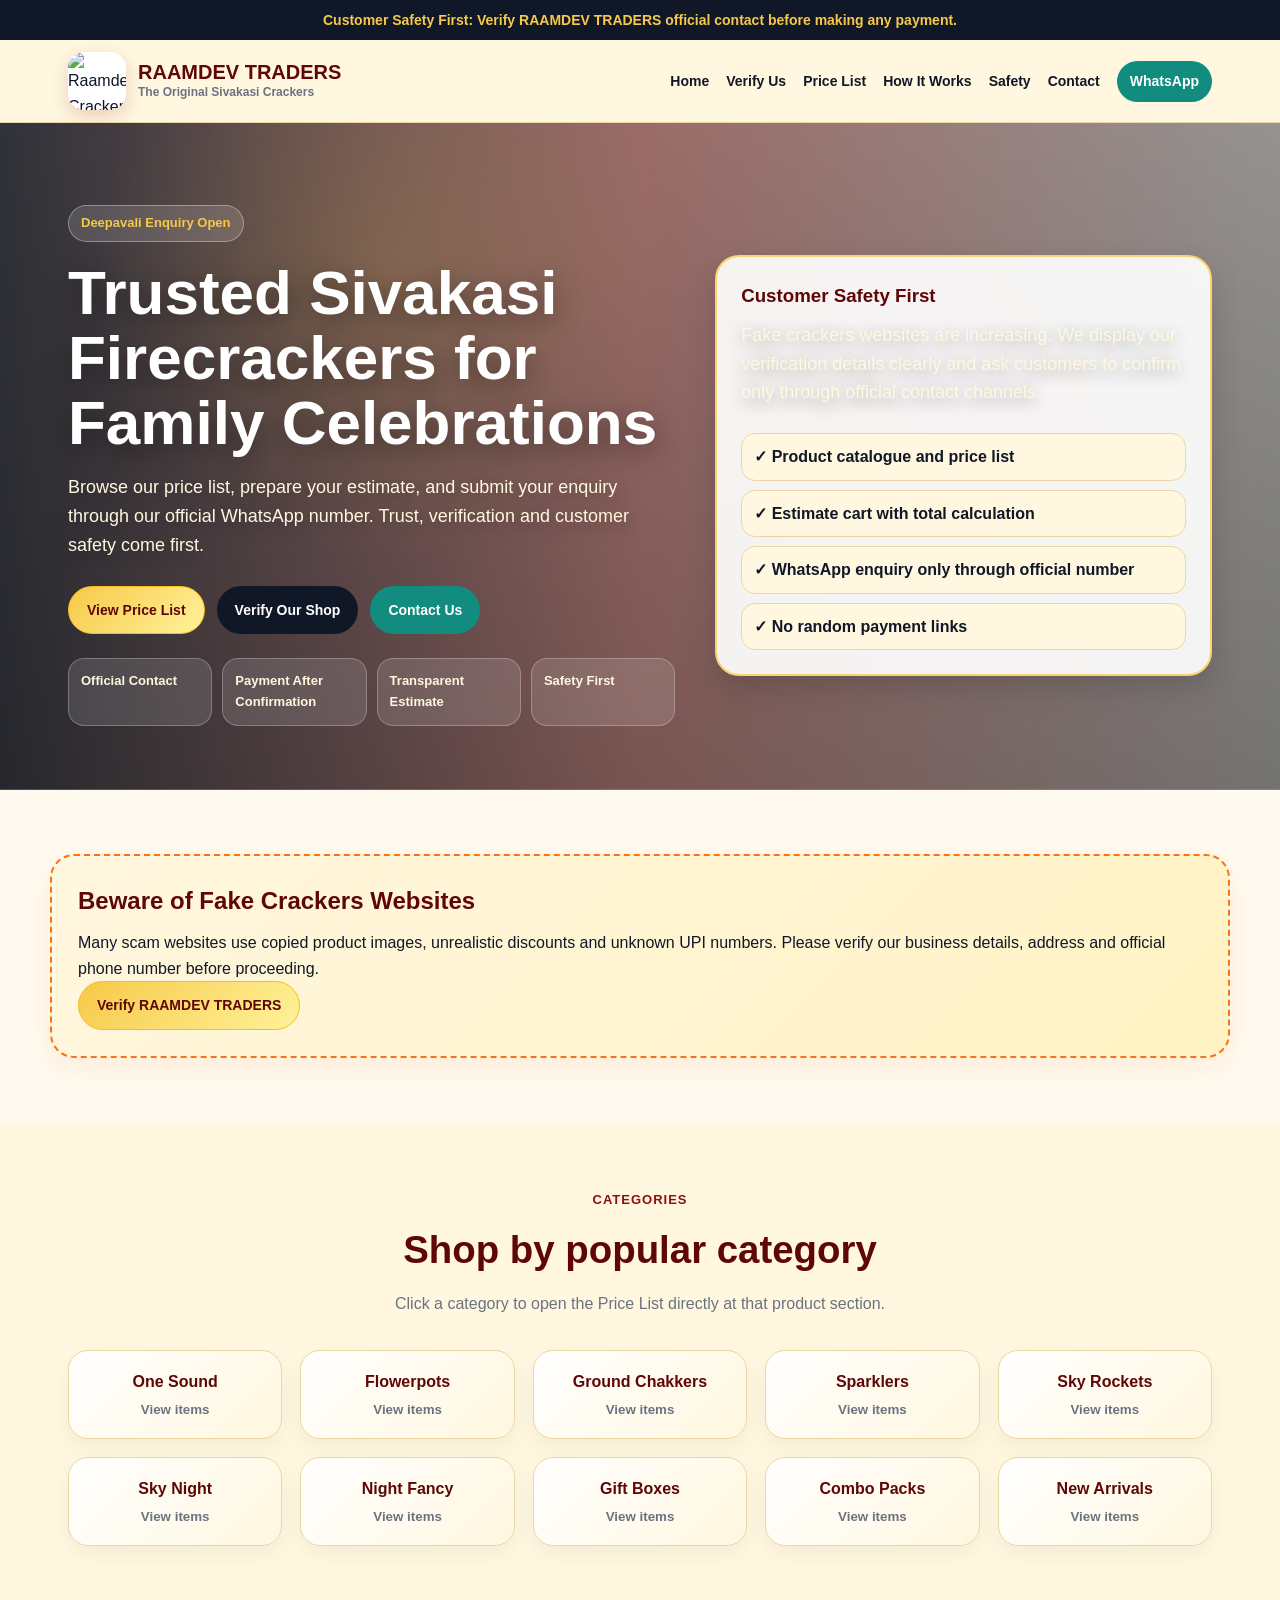
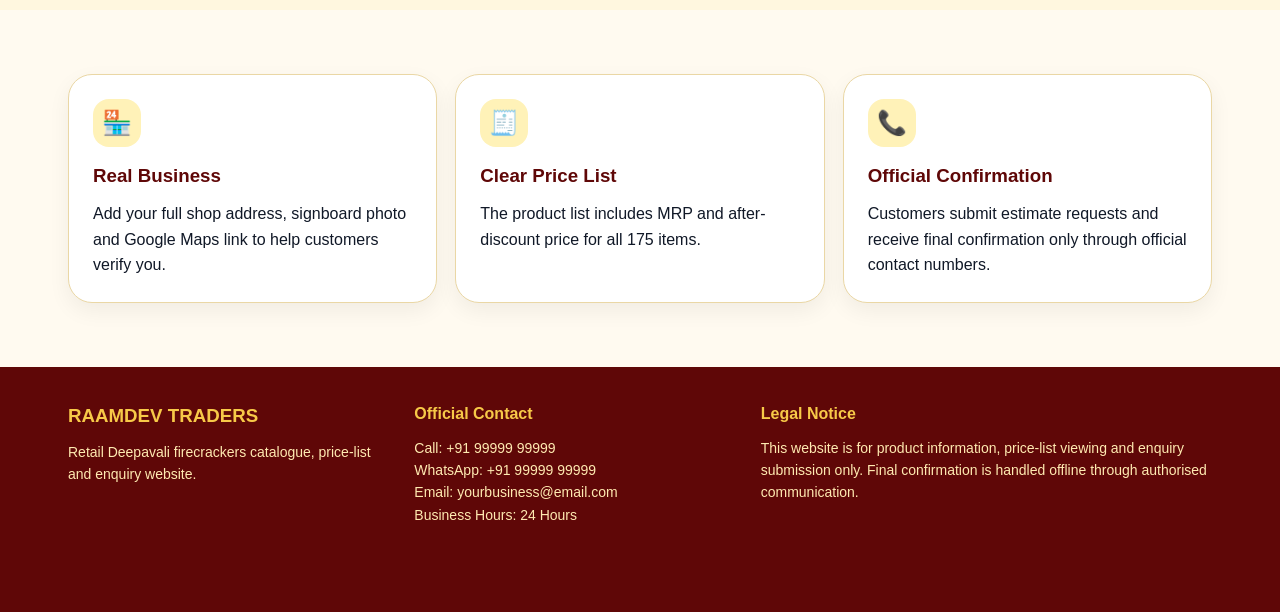
==== commit 61ed2e59: "Add files via upload" ====
--- a/index.html
+++ b/index.html
@@ -4,17 +4,16 @@
   <meta charset="UTF-8" />
   <meta name="viewport" content="width=device-width, initial-scale=1.0" />
   <meta name="description" content="RAAMDEV TRADERS retail Sivakasi firecrackers catalogue, price list, trust verification and enquiry website." />
-  <title>RAAMDEV TRADERS | Retail Deepavali Firecrackers Enquiry</title>
+  <title>RAAMDEV TRADERS | Deepavali Firecrackers Enquiry</title>
   <link rel="stylesheet" href="style.css" />
 </head>
-<body>
-
+<body class="home-page">
 <header>
   <div class="top-alert">Customer Safety First: Verify RAAMDEV TRADERS official contact before making any payment.</div>
   <nav class="nav">
     <a class="brand" href="index.html" aria-label="RAAMDEV TRADERS Home">
-      <div class="brand-mark">RT</div>
-      <div>
+      <img class="brand-logo" src="assets/logo.png" alt="Raamdev Crackers logo" />
+      <div class="brand-text">
         <h1>RAAMDEV TRADERS</h1>
         <span>The Original Sivakasi Crackers</span>
       </div>
@@ -31,16 +30,19 @@
     </div>
   </nav>
 </header>
-
 <main>
-  <section class="hero">
+  <section class="hero home-hero">
+    <div class="fireworks-layer" aria-hidden="true">
+  <span class="firework fw1"></span><span class="firework fw2"></span><span class="firework fw3"></span><span class="firework fw4"></span><span class="firework fw5"></span>
+  <span class="sparkle s1"></span><span class="sparkle s2"></span><span class="sparkle s3"></span><span class="sparkle s4"></span>
+</div>
     <div class="container hero-grid">
-      <div>
-        <div class="hero-badge">Deepavali Retail Enquiry Open</div>
+      <div class="hero-copy">
+        <div class="hero-badge">Deepavali Enquiry Open</div>
         <h2>Trusted Sivakasi Firecrackers for Family Celebrations</h2>
-        <p>Browse our 2025 retail price list, prepare your estimate, and submit your enquiry through our official WhatsApp number. Trust, verification and customer safety come first.</p>
+        <p>Browse our price list, prepare your estimate, and submit your enquiry through our official WhatsApp number. Trust, verification and customer safety come first.</p>
         <div class="hero-actions">
-          <a class="btn btn-primary" href="products.html">View Retail Price List</a>
+          <a class="btn btn-primary" href="products.html">View Price List</a>
           <a class="btn btn-dark" href="verify.html">Verify Our Shop</a>
           <a class="btn btn-green" href="contact.html">Contact Us</a>
         </div>
@@ -48,7 +50,7 @@
           <div>Official Contact</div><div>Payment After Confirmation</div><div>Transparent Estimate</div><div>Safety First</div>
         </div>
       </div>
-      <div class="hero-card">
+      <div class="hero-card glass-card">
         <h3>Customer Safety First</h3>
         <p>Fake crackers websites are increasing. We display our verification details clearly and ask customers to confirm only through official contact channels.</p>
         <ul>
@@ -74,15 +76,19 @@
       <div class="section-head">
         <span>Categories</span>
         <h2>Shop by popular category</h2>
-        <p>Open the price list page to search, filter, select quantity and prepare your estimate.</p>
+        <p>Click a category to open the Price List directly at that product section.</p>
       </div>
-      <div class="category-grid">
-        <a href="products.html" class="category-card">Sparklers</a>
-        <a href="products.html" class="category-card">Flowerpots</a>
-        <a href="products.html" class="category-card">Ground Chakkers</a>
-        <a href="products.html" class="category-card">Fancy Crackers</a>
-        <a href="products.html" class="category-card">Gift Boxes</a>
-        <a href="products.html" class="category-card">Family Packs</a>
+      <div class="category-grid category-grid-wide">
+        <a href="products.html?category=One%20Sound%20Crackers" class="category-card"><span>One Sound</span><small>View items</small></a>
+<a href="products.html?category=Flowerpots%20%2810Pcs%29" class="category-card"><span>Flowerpots</span><small>View items</small></a>
+<a href="products.html?category=Ground%20Chakker%20%2810Pcs%29" class="category-card"><span>Ground Chakkers</span><small>View items</small></a>
+<a href="products.html?category=Sparklers" class="category-card"><span>Sparklers</span><small>View items</small></a>
+<a href="products.html?category=Sky%20Rockets" class="category-card"><span>Sky Rockets</span><small>View items</small></a>
+<a href="products.html?category=Sky%20Night%20Celebration" class="category-card"><span>Sky Night</span><small>View items</small></a>
+<a href="products.html?category=Night%20Fancy%20Celebration" class="category-card"><span>Night Fancy</span><small>View items</small></a>
+<a href="products.html?category=Gift%20Box%20-%20Net%20Rates" class="category-card"><span>Gift Boxes</span><small>View items</small></a>
+<a href="products.html?category=Combo%20Pack%20-%20Net%20Rates" class="category-card"><span>Combo Packs</span><small>View items</small></a>
+<a href="products.html?category=New%20Arrivals%202025" class="category-card"><span>New Arrivals</span><small>View items</small></a>
       </div>
     </div>
   </section>
@@ -90,12 +96,11 @@
   <section class="section">
     <div class="container cards-3">
       <div class="card"><div class="icon">🏪</div><h3>Real Business</h3><p>Add your full shop address, signboard photo and Google Maps link to help customers verify you.</p></div>
-      <div class="card"><div class="icon">🧾</div><h3>Clear Price List</h3><p>The 2025 product list includes MRP and after-discount price for all 175 items.</p></div>
+      <div class="card"><div class="icon">🧾</div><h3>Clear Price List</h3><p>The product list includes MRP and after-discount price for all 175 items.</p></div>
       <div class="card"><div class="icon">📞</div><h3>Official Confirmation</h3><p>Customers submit estimate requests and receive final confirmation only through official contact numbers.</p></div>
     </div>
   </section>
 </main>
-
 <footer>
   <div class="container footer-grid">
     <div>
@@ -104,11 +109,11 @@
     </div>
     <div>
       <h4>Official Contact</h4>
-      <p>Call: +91 99999 99999<br>WhatsApp: +91 99999 99999<br>Email: yourbusiness@email.com</p>
+      <p>Call: +91 99999 99999<br>WhatsApp: +91 99999 99999<br>Email: yourbusiness@email.com<br>Business Hours: 24 Hours</p>
     </div>
     <div>
       <h4>Legal Notice</h4>
-      <p>This website is for product information, retail price-list viewing and enquiry submission only. Final confirmation is handled offline through authorised communication.</p>
+      <p>This website is for product information, price-list viewing and enquiry submission only. Final confirmation is handled offline through authorised communication.</p>
     </div>
   </div>
 </footer>
@@ -117,7 +122,7 @@
   <a href="https://wa.me/919999999999" target="_blank" rel="noopener">WhatsApp</a>
   <a href="products.html">Price List</a>
 </div>
-<script>
-function toggleMenu(){document.getElementById('navLinks').classList.toggle('open')}
-</script>
-</body></html>+<script>function toggleMenu(){document.getElementById('navLinks').classList.toggle('open')}</script>
+
+</body>
+</html>
--- a/style.css
+++ b/style.css
@@ -1,3 +1,9 @@
-
-:root{--red:#8b1111;--deep-red:#5f0707;--gold:#f7c948;--orange:#f97316;--navy:#101827;--cream:#fff7df;--white:#fff;--muted:#6b7280;--green:#128c7e;--border:#ead7a5;--shadow:0 12px 30px rgba(0,0,0,.15)}
-*{box-sizing:border-box;margin:0;padding:0}html{scroll-behavior:smooth}body{font-family:Arial,Helvetica,sans-serif;color:var(--navy);background:#fffaf0;line-height:1.6}a{text-decoration:none;color:inherit}.container{max-width:1180px;margin:auto;padding:0 18px}.top-alert{background:var(--navy);color:var(--gold);text-align:center;padding:9px 16px;font-size:14px;font-weight:800}header{position:sticky;top:0;z-index:1000;background:rgba(255,247,223,.97);backdrop-filter:blur(8px);border-bottom:1px solid var(--border)}.nav{max-width:1180px;margin:auto;padding:14px 18px;display:flex;align-items:center;justify-content:space-between;gap:16px}.brand{display:flex;align-items:center;gap:12px}.brand-mark{width:46px;height:46px;border-radius:50%;background:radial-gradient(circle,#fff3a3 0%,#f97316 45%,#8b1111 100%);display:grid;place-items:center;color:#fff;font-weight:900;box-shadow:0 6px 18px rgba(139,17,17,.25)}.brand h1{font-size:20px;line-height:1.1;color:var(--deep-red)}.brand span{display:block;font-size:12px;color:var(--muted);font-weight:700}.nav-links{display:flex;align-items:center;gap:17px;font-size:14px;font-weight:800}.nav-links a:hover{color:var(--red)}.menu-toggle{display:none;border:1px solid var(--border);background:#fff;border-radius:10px;padding:8px 11px;font-size:22px;color:var(--deep-red)}.btn{display:inline-flex;align-items:center;justify-content:center;gap:8px;border:none;border-radius:999px;padding:12px 18px;font-weight:900;cursor:pointer;transition:.2s;font-size:14px}.btn:hover{transform:translateY(-2px);box-shadow:0 10px 20px rgba(0,0,0,.15)}.btn-primary{background:linear-gradient(135deg,var(--gold),#fff29a);color:var(--deep-red);border:1px solid #f4bd22}.btn-dark{background:var(--navy);color:#fff}.btn-green{background:var(--green);color:#fff}.btn-small{padding:9px 13px}.full{width:100%;margin-top:10px}.hero{background:radial-gradient(circle at 20% 20%,rgba(247,201,72,.35),transparent 28%),radial-gradient(circle at 85% 12%,rgba(249,115,22,.35),transparent 25%),linear-gradient(135deg,var(--deep-red),#9f1239 48%,#f97316);color:#fff;padding:72px 0 54px;overflow:hidden}.hero-grid{display:grid;grid-template-columns:1.1fr .9fr;gap:40px;align-items:center}.hero-badge{display:inline-flex;padding:7px 12px;background:rgba(255,255,255,.12);border:1px solid rgba(255,255,255,.35);border-radius:999px;margin-bottom:18px;color:var(--gold);font-weight:900;font-size:13px}.hero h2,.page-hero h2{font-size:clamp(34px,5vw,62px);line-height:1.05;margin-bottom:18px}.hero p{font-size:18px;max-width:640px;color:#fff8df;margin-bottom:26px}.hero-actions{display:flex;flex-wrap:wrap;gap:12px;margin-top:20px}.trust-strip{display:grid;grid-template-columns:repeat(4,1fr);gap:10px;margin-top:24px}.trust-strip div{background:rgba(255,255,255,.12);border:1px solid rgba(255,255,255,.22);border-radius:16px;padding:12px;font-weight:800;font-size:13px;color:#fff8df}.hero-card,.card,.step,.estimate-card{background:#fff;border:1px solid var(--border);border-radius:24px;padding:24px;box-shadow:0 8px 22px rgba(0,0,0,.06)}.hero-card{box-shadow:var(--shadow);border:2px solid rgba(247,201,72,.75);color:var(--navy)}.hero-card h3,.card h3,.step h3,.estimate-card h3{color:var(--deep-red);margin-bottom:10px}.hero-card ul{list-style:none;display:grid;gap:9px;margin-top:15px}.hero-card li{background:#fff7df;border:1px solid var(--border);border-radius:14px;padding:10px 12px;font-weight:700}.section{padding:64px 0}.section-soft{background:#fff7df}.section-head{text-align:center;margin-bottom:34px}.section-head span{color:var(--red);font-weight:900;text-transform:uppercase;letter-spacing:1px;font-size:13px}.section-head h2{font-size:clamp(28px,3vw,42px);color:var(--deep-red);margin:8px 0 10px}.section-head p{color:var(--muted);max-width:760px;margin:auto}.warning-box{background:linear-gradient(135deg,#fff7df,#fff3c4);border:2px dashed var(--orange);border-radius:24px;padding:26px;box-shadow:0 10px 28px rgba(249,115,22,.1)}.warning-box h2{color:var(--deep-red);margin-bottom:10px}.category-grid,.cards-3,.steps-grid{display:grid;grid-template-columns:repeat(3,1fr);gap:18px}.category-grid{grid-template-columns:repeat(6,1fr)}.category-card{background:linear-gradient(135deg,#fff,#fff7df);border:1px solid var(--border);border-radius:20px;padding:18px;text-align:center;font-weight:900;color:var(--deep-red);box-shadow:0 8px 22px rgba(0,0,0,.05)}.icon{width:48px;height:48px;border-radius:16px;display:grid;place-items:center;background:#fff2b8;color:var(--deep-red);font-size:24px;margin-bottom:14px}.page-hero{background:linear-gradient(135deg,var(--deep-red),#f97316);color:#fff;padding:66px 0}.page-hero p{font-size:18px;color:#fff8df;max-width:760px}.grid-2{display:grid;grid-template-columns:1fr 1fr;gap:22px}.strong p{margin-bottom:12px}.highlight{background:#fff7df;border:1px solid var(--border);padding:12px;border-radius:12px;color:var(--deep-red);font-weight:800}.photo-grid{display:grid;grid-template-columns:1.2fr .8fr .8fr;gap:16px}.photo-placeholder{min-height:220px;background:linear-gradient(135deg,rgba(139,17,17,.9),rgba(249,115,22,.75));border-radius:24px;color:#fff;display:grid;place-items:center;text-align:center;padding:22px;font-weight:900;border:2px solid rgba(247,201,72,.7)}.photo-placeholder.big{grid-row:span 2;min-height:456px}.step-number{width:36px;height:36px;border-radius:50%;background:var(--deep-red);color:var(--gold);display:grid;place-items:center;font-weight:900;margin-bottom:14px}.products-layout{display:grid;grid-template-columns:1.4fr .6fr;gap:22px;align-items:start}.product-tools{display:flex;gap:12px;margin-bottom:18px;flex-wrap:wrap}.product-tools input,.product-tools select,.form-group input,.form-group textarea{border:1px solid var(--border);border-radius:14px;padding:12px 14px;font-size:14px;outline:none;background:#fff;width:100%}.product-tools>*{flex:1 1 220px}.product-table-wrap{overflow-x:auto;background:#fff;border-radius:22px;border:1px solid var(--border);box-shadow:0 8px 22px rgba(0,0,0,.06)}table{width:100%;border-collapse:collapse;min-width:900px}th{background:var(--deep-red);color:var(--gold);text-align:left;padding:14px;font-size:13px;white-space:nowrap}td{padding:14px;border-bottom:1px solid #f0e1bd;vertical-align:middle;font-size:14px}.product-name{font-weight:900}.tag{display:inline-flex;padding:4px 8px;background:#fff2b8;border-radius:999px;color:var(--deep-red);font-size:12px;font-weight:800;white-space:nowrap}.price-old{color:var(--muted);text-decoration:line-through;font-size:13px}.price-new{color:var(--deep-red);font-weight:900}.qty-control{display:inline-flex;align-items:center;border:1px solid var(--border);border-radius:999px;overflow:hidden;background:#fffaf0}.qty-control button{width:34px;height:34px;border:none;background:#fff2b8;cursor:pointer;font-weight:900;color:var(--deep-red)}.qty-control span{min-width:34px;text-align:center;font-weight:900}.estimate-card{position:sticky;top:105px;box-shadow:var(--shadow)}.summary-line{display:flex;justify-content:space-between;padding:10px 0;border-bottom:1px dashed var(--border);gap:12px}.summary-line strong{color:var(--deep-red)}.grand-total{font-size:26px;color:var(--deep-red);font-weight:900;margin:16px 0}.form-group{margin-bottom:12px}.form-group label{display:block;font-weight:800;margin-bottom:5px;font-size:13px}.small-note{font-size:12px;color:var(--muted);margin:12px 0}.empty-state{padding:16px;background:#fff7df;border-radius:16px;color:var(--muted);font-size:14px;margin:10px 0}.contact-panel{display:grid;grid-template-columns:1fr 1fr;gap:24px;background:var(--navy);color:#fff;padding:30px;border-radius:28px;border:2px solid var(--gold)}.contact-panel h3{color:var(--gold);font-size:26px;margin-bottom:12px}.contact-panel p{margin-bottom:10px}.map-placeholder{min-height:310px;background:rgba(255,255,255,.1);border:1px dashed rgba(255,255,255,.35);border-radius:22px;display:grid;place-items:center;text-align:center;font-weight:900;color:var(--gold)}footer{background:var(--deep-red);color:#fff8df;padding:34px 0 86px}.footer-grid{display:grid;grid-template-columns:1fr 1fr 1.4fr;gap:24px}footer h3,footer h4{color:var(--gold);margin-bottom:10px}footer p{font-size:14px;color:#ffeab1}.mobile-bar{display:none;position:fixed;left:0;right:0;bottom:0;z-index:2000;background:#fff;border-top:1px solid var(--border);box-shadow:0 -8px 22px rgba(0,0,0,.12);grid-template-columns:repeat(3,1fr)}.mobile-bar a{padding:12px 8px;text-align:center;font-size:12px;font-weight:900;color:var(--deep-red);border-right:1px solid var(--border)}@media(max-width:980px){.menu-toggle{display:block}.nav{align-items:flex-start}.nav-links{display:none;position:absolute;left:18px;right:18px;top:80px;background:#fff;border:1px solid var(--border);border-radius:18px;padding:18px;box-shadow:var(--shadow);flex-direction:column;align-items:stretch}.nav-links.open{display:flex}.hero-grid,.products-layout,.grid-2,.contact-panel,.footer-grid{grid-template-columns:1fr}.trust-strip,.cards-3,.steps-grid{grid-template-columns:repeat(2,1fr)}.category-grid{grid-template-columns:repeat(3,1fr)}.estimate-card{position:static}.photo-grid{grid-template-columns:1fr}.photo-placeholder.big{min-height:260px}.mobile-bar{display:grid}}@media(max-width:560px){.section{padding:46px 0}.hero{padding:48px 0}.trust-strip,.cards-3,.steps-grid,.category-grid{grid-template-columns:1fr}.brand h1{font-size:17px}.hero-actions .btn{width:100%}.top-alert{font-size:12px}}
+:root{--red:#8b1111;--deep-red:#5f0707;--gold:#f7c948;--orange:#f97316;--navy:#101827;--cream:#fff7df;--white:#fff;--muted:#6b7280;--green:#128c7e;--border:#ead7a5;--shadow:0 12px 30px rgba(0,0,0,.15);--hero-bg:url('assets/bg-desktop.webp')}
+*{box-sizing:border-box;margin:0;padding:0}html{scroll-behavior:smooth}body{font-family:Arial,Helvetica,sans-serif;color:var(--navy);background:#fffaf0;line-height:1.6}a{text-decoration:none;color:inherit}.container{max-width:1180px;margin:auto;padding:0 18px}.top-alert{background:var(--navy);color:var(--gold);text-align:center;padding:9px 16px;font-size:14px;font-weight:800}header{position:sticky;top:0;z-index:1000;background:rgba(255,247,223,.97);backdrop-filter:blur(8px);border-bottom:1px solid var(--border)}.nav{max-width:1180px;margin:auto;padding:12px 18px;display:flex;align-items:center;justify-content:space-between;gap:16px}.brand{display:flex;align-items:center;gap:12px}.brand-logo{width:58px;height:58px;object-fit:contain;border-radius:16px;background:white;box-shadow:0 6px 18px rgba(139,17,17,.18)}.brand h1{font-size:20px;line-height:1.1;color:var(--deep-red)}.brand span{display:block;font-size:12px;color:var(--muted);font-weight:700}.nav-links{display:flex;align-items:center;gap:17px;font-size:14px;font-weight:800}.nav-links a:hover{color:var(--red)}.menu-toggle{display:none;border:1px solid var(--border);background:#fff;border-radius:10px;padding:8px 11px;font-size:22px;color:var(--deep-red)}.btn{display:inline-flex;align-items:center;justify-content:center;gap:8px;border:none;border-radius:999px;padding:12px 18px;font-weight:900;cursor:pointer;transition:.2s;font-size:14px}.btn:hover{transform:translateY(-2px);box-shadow:0 10px 20px rgba(0,0,0,.15)}.btn-primary{background:linear-gradient(135deg,var(--gold),#fff29a);color:var(--deep-red);border:1px solid #f4bd22}.btn-dark{background:var(--navy);color:#fff}.btn-green{background:var(--green);color:#fff}.btn-small{padding:9px 13px}.full{width:100%;margin-top:10px}
+.hero,.page-hero{position:relative;isolation:isolate;background-image:linear-gradient(90deg,rgba(7,11,22,.82),rgba(95,7,7,.55),rgba(7,11,22,.38)),var(--hero-bg);background-size:cover;background-position:center;color:#fff;overflow:hidden}.hero::after,.page-hero::after{content:"";position:absolute;inset:0;background:radial-gradient(circle at 30% 22%,rgba(247,201,72,.16),transparent 28%),linear-gradient(0deg,rgba(0,0,0,.28),rgba(0,0,0,.08));z-index:-1}.hero{padding:82px 0 64px}.page-hero{padding:76px 0}.hero-grid{display:grid;grid-template-columns:1.1fr .9fr;gap:40px;align-items:center;position:relative;z-index:2}.hero-badge{display:inline-flex;padding:7px 12px;background:rgba(255,255,255,.14);border:1px solid rgba(255,255,255,.35);border-radius:999px;margin-bottom:18px;color:var(--gold);font-weight:900;font-size:13px}.hero h2,.page-hero h2{font-size:clamp(34px,5vw,62px);line-height:1.05;margin-bottom:18px;text-shadow:0 8px 28px rgba(0,0,0,.45)}.hero p,.page-hero p{font-size:18px;max-width:760px;color:#fff8df;margin-bottom:26px;text-shadow:0 4px 18px rgba(0,0,0,.45)}.hero-actions{display:flex;flex-wrap:wrap;gap:12px;margin-top:20px}.trust-strip{display:grid;grid-template-columns:repeat(4,1fr);gap:10px;margin-top:24px}.trust-strip div{background:rgba(255,255,255,.13);border:1px solid rgba(255,255,255,.26);border-radius:16px;padding:12px;font-weight:800;font-size:13px;color:#fff8df;backdrop-filter:blur(5px)}.hero-card,.card,.step,.estimate-card{background:#fff;border:1px solid var(--border);border-radius:24px;padding:24px;box-shadow:0 8px 22px rgba(0,0,0,.06)}.glass-card{background:rgba(255,255,255,.92);backdrop-filter:blur(8px);box-shadow:var(--shadow);border:2px solid rgba(247,201,72,.75);color:var(--navy)}.hero-card h3,.card h3,.step h3,.estimate-card h3{color:var(--deep-red);margin-bottom:10px}.hero-card ul{list-style:none;display:grid;gap:9px;margin-top:15px}.hero-card li{background:#fff7df;border:1px solid var(--border);border-radius:14px;padding:10px 12px;font-weight:700}.section{padding:64px 0}.section-soft{background:#fff7df}.section-head{text-align:center;margin-bottom:34px}.section-head span{color:var(--red);font-weight:900;text-transform:uppercase;letter-spacing:1px;font-size:13px}.section-head h2{font-size:clamp(28px,3vw,42px);color:var(--deep-red);margin:8px 0 10px}.section-head p{color:var(--muted);max-width:760px;margin:auto}.warning-box{background:linear-gradient(135deg,#fff7df,#fff3c4);border:2px dashed var(--orange);border-radius:24px;padding:26px;box-shadow:0 10px 28px rgba(249,115,22,.1)}.warning-box h2{color:var(--deep-red);margin-bottom:10px}.category-grid,.cards-3,.steps-grid{display:grid;grid-template-columns:repeat(3,1fr);gap:18px}.category-grid-wide{grid-template-columns:repeat(5,1fr)}.category-card{background:linear-gradient(135deg,#fff,#fff7df);border:1px solid var(--border);border-radius:20px;padding:18px;text-align:center;font-weight:900;color:var(--deep-red);box-shadow:0 8px 22px rgba(0,0,0,.05);transition:.2s}.category-card:hover{transform:translateY(-4px);box-shadow:0 14px 28px rgba(139,17,17,.14)}.category-card span{display:block}.category-card small{display:block;color:var(--muted);margin-top:4px}.icon{width:48px;height:48px;border-radius:16px;display:grid;place-items:center;background:#fff2b8;color:var(--deep-red);font-size:24px;margin-bottom:14px}.grid-2{display:grid;grid-template-columns:1fr 1fr;gap:22px}.strong p{margin-bottom:12px}.highlight{background:#fff7df;border:1px solid var(--border);padding:12px;border-radius:12px;color:var(--deep-red);font-weight:800}.photo-grid{display:grid;grid-template-columns:1.2fr .8fr .8fr;gap:16px}.photo-placeholder{min-height:220px;background:linear-gradient(135deg,rgba(139,17,17,.9),rgba(249,115,22,.75));border-radius:24px;color:#fff;display:grid;place-items:center;text-align:center;padding:22px;font-weight:900;border:2px solid rgba(247,201,72,.7)}.photo-placeholder.big{grid-row:span 2;min-height:456px}.step-number{width:36px;height:36px;border-radius:50%;background:var(--deep-red);color:var(--gold);display:grid;place-items:center;font-weight:900;margin-bottom:14px}.products-layout{display:grid;grid-template-columns:1.45fr .55fr;gap:22px;align-items:start}.product-tools{display:flex;gap:12px;margin-bottom:18px;flex-wrap:wrap}.product-tools-single input{max-width:520px}.product-tools input,.form-group input,.form-group textarea{border:1px solid var(--border);border-radius:14px;padding:12px 14px;font-size:14px;outline:none;background:#fff;width:100%}.product-table-wrap{overflow-x:auto;background:#fff;border-radius:22px;border:1px solid var(--border);box-shadow:0 8px 22px rgba(0,0,0,.06)}table{width:100%;border-collapse:collapse;min-width:860px}th{background:var(--deep-red);color:var(--gold);text-align:left;padding:14px;font-size:13px;white-space:nowrap;position:sticky;top:88px;z-index:10}td{padding:12px 14px;border-bottom:1px solid #f0e1bd;vertical-align:middle;font-size:14px}.product-name{font-weight:900}.category-row td{background:linear-gradient(90deg,#f7c948,#fff29a);color:#5f0707;font-size:17px;text-align:center;font-weight:1000;letter-spacing:.6px;text-transform:uppercase;border-top:2px solid #5f0707;border-bottom:2px solid #5f0707}.selected-category td{animation:categoryPulse 2.5s ease 2}.price-old{color:var(--muted);text-decoration:line-through;font-size:13px}.price-new{color:var(--deep-red);font-weight:900}.qty-control{display:inline-flex;align-items:center;border:1px solid var(--border);border-radius:999px;overflow:hidden;background:#fffaf0}.qty-control button{width:34px;height:34px;border:none;background:#fff2b8;cursor:pointer;font-weight:900;color:var(--deep-red)}.qty-input{width:56px;height:34px;border:none;border-left:1px solid var(--border);border-right:1px solid var(--border);text-align:center;font-weight:900;color:var(--navy);background:white}.qty-input::-webkit-inner-spin-button,.qty-input::-webkit-outer-spin-button{opacity:1}.estimate-card{position:sticky;top:105px;box-shadow:var(--shadow)}.summary-line{display:flex;justify-content:space-between;padding:10px 0;border-bottom:1px dashed var(--border);gap:12px}.summary-line strong{color:var(--deep-red)}.grand-total{font-size:26px;color:var(--deep-red);font-weight:900;margin:16px 0}.form-group{margin-bottom:12px}.form-group label{display:block;font-weight:800;margin-bottom:5px;font-size:13px}.small-note{font-size:12px;color:var(--muted);margin:12px 0}.empty-state,.empty-cell{padding:16px;background:#fff7df;border-radius:16px;color:var(--muted);font-size:14px;margin:10px 0}.contact-panel{display:grid;grid-template-columns:1fr 1fr;gap:24px;background:var(--navy);color:#fff;padding:30px;border-radius:28px;border:2px solid var(--gold)}.contact-panel h3{color:var(--gold);font-size:26px;margin-bottom:12px}.contact-panel p{margin-bottom:10px}.map-placeholder{min-height:310px;background:rgba(255,255,255,.1);border:1px dashed rgba(255,255,255,.35);border-radius:22px;display:grid;place-items:center;text-align:center;font-weight:900;color:var(--gold)}.safety-grid{display:grid;grid-template-columns:repeat(4,1fr);gap:18px}.safety-card{border-radius:24px;padding:22px;min-height:190px;color:#102033;box-shadow:0 10px 25px rgba(0,0,0,.08);border:1px solid rgba(255,255,255,.6);transition:.2s}.safety-card:hover{transform:translateY(-4px)}.safety-card h3{font-size:18px;margin:8px 0;color:#101827}.safety-card p{font-size:14px;color:#2f3d50}.safety-icon{width:52px;height:52px;border-radius:18px;background:rgba(255,255,255,.76);display:grid;place-items:center;font-size:28px;margin-bottom:12px}.safety-card.c1{background:#ffe4ec}.safety-card.c2{background:#dff8ff}.safety-card.c3{background:#e7ffe4}.safety-card.c4{background:#fff3c7}.safety-card.c5{background:#ffe1d8}.safety-card.c6{background:#ede2ff}.safety-card.c7{background:#ffe8c9}.safety-card.c8{background:#e4f2ff}.safety-card.c9{background:#ecffe2}.safety-card.c10{background:#ffe4e4}.safety-card.c11{background:#e7e8ff}.safety-card.c12{background:#e0fff7}footer{background:var(--deep-red);color:#fff8df;padding:34px 0 86px}.footer-grid{display:grid;grid-template-columns:1fr 1fr 1.4fr;gap:24px}footer h3,footer h4{color:var(--gold);margin-bottom:10px}footer p{font-size:14px;color:#ffeab1}.mobile-bar{display:none;position:fixed;left:0;right:0;bottom:0;z-index:2000;background:#fff;border-top:1px solid var(--border);box-shadow:0 -8px 22px rgba(0,0,0,.12);grid-template-columns:repeat(3,1fr)}.mobile-bar a{padding:12px 8px;text-align:center;font-size:12px;font-weight:900;color:var(--deep-red);border-right:1px solid var(--border)}
+.fireworks-layer{position:absolute;inset:0;z-index:1;pointer-events:none;overflow:hidden;animation:layerFade 5.8s ease-out forwards}.firework{position:absolute;width:6px;height:6px;border-radius:50%;opacity:0;filter:drop-shadow(0 0 10px currentColor);animation:fireworkBurst 3.7s ease-out 1 forwards}.fw1{left:18%;top:19%;color:#ffd166;animation-delay:.25s}.fw2{left:74%;top:16%;color:#ef476f;animation-delay:.55s}.fw3{left:58%;top:29%;color:#06d6a0;animation-delay:.9s}.fw4{left:86%;top:31%;color:#8ecae6;animation-delay:1.25s}.fw5{left:33%;top:24%;color:#f72585;animation-delay:1.6s}.sparkle{position:absolute;width:7px;height:7px;border-radius:50%;background:white;box-shadow:0 0 18px #fff,0 0 36px var(--gold);opacity:0;animation:twinkle 4.2s ease-out forwards}.s1{left:42%;top:13%;animation-delay:.4s}.s2{left:67%;top:23%;animation-delay:1s}.s3{left:27%;top:34%;animation-delay:1.4s}.s4{left:79%;top:9%;animation-delay:1.8s}@keyframes fireworkBurst{0%{opacity:0;box-shadow:0 0 0 currentColor;transform:scale(.2)}15%{opacity:1}38%{box-shadow:0 -55px 0 currentColor,48px -30px 0 currentColor,55px 15px 0 currentColor,28px 52px 0 currentColor,-28px 52px 0 currentColor,-55px 15px 0 currentColor,-48px -30px 0 currentColor,0 55px 0 currentColor,35px 35px 0 #fff59d,-35px -35px 0 #ff8fab,35px -35px 0 #80ed99,-35px 35px 0 #9bf6ff;transform:scale(1.1)}100%{opacity:0;box-shadow:0 -110px 0 transparent,95px -60px 0 transparent,110px 30px 0 transparent,55px 104px 0 transparent,-55px 104px 0 transparent,-110px 30px 0 transparent,-95px -60px 0 transparent,0 110px 0 transparent;transform:scale(1.45)}}@keyframes twinkle{0%,100%{opacity:0;transform:scale(.2)}25%,55%{opacity:1;transform:scale(1.4)}}@keyframes layerFade{0%,78%{opacity:1}100%{opacity:0}}@keyframes categoryPulse{0%,100%{filter:none}50%{filter:brightness(1.18);box-shadow:0 0 0 5px rgba(247,201,72,.25)}}
+@media (max-width:1100px) and (min-width:701px){:root{--hero-bg:url('assets/bg-tablet.webp')}.hero,.page-hero{background-position:center top}}
+@media(max-width:980px){.menu-toggle{display:block}.nav{align-items:center}.nav-links{display:none;position:absolute;left:18px;right:18px;top:86px;background:#fff;border:1px solid var(--border);border-radius:18px;padding:18px;box-shadow:var(--shadow);flex-direction:column;align-items:stretch}.nav-links.open{display:flex}.hero-grid,.products-layout,.grid-2,.contact-panel,.footer-grid{grid-template-columns:1fr}.trust-strip,.cards-3,.steps-grid{grid-template-columns:repeat(2,1fr)}.category-grid-wide{grid-template-columns:repeat(2,1fr)}.estimate-card{position:static}.photo-grid{grid-template-columns:1fr}.photo-placeholder.big{min-height:260px}.mobile-bar{display:grid}.safety-grid{grid-template-columns:repeat(2,1fr)}}
+@media(max-width:700px){:root{--hero-bg:url('assets/bg-mobile.webp')}.hero,.page-hero{background-position:center top}.hero{padding:58px 0 50px}.brand-logo{width:50px;height:50px}.brand h1{font-size:16px}.brand span{font-size:11px}.top-alert{font-size:12px}.hero-actions .btn{width:100%}.trust-strip,.cards-3,.steps-grid,.category-grid-wide,.safety-grid{grid-template-columns:1fr}.section{padding:46px 0}table{min-width:780px}th{top:84px}.brand-text{max-width:190px}.firework{transform:scale(.8)}}
+@media (prefers-reduced-motion: reduce){.fireworks-layer{display:none}*{scroll-behavior:auto!important;animation:none!important;transition:none!important}}
+@media print{header,footer,.mobile-bar,.product-tools,.page-hero,.btn,.form-group,.small-note{display:none!important}.products-layout{display:block}.estimate-card{box-shadow:none;border:1px solid #ddd;margin-top:20px}.product-table-wrap{overflow:visible}body{background:white}table{min-width:0;font-size:11px}th{position:static}}
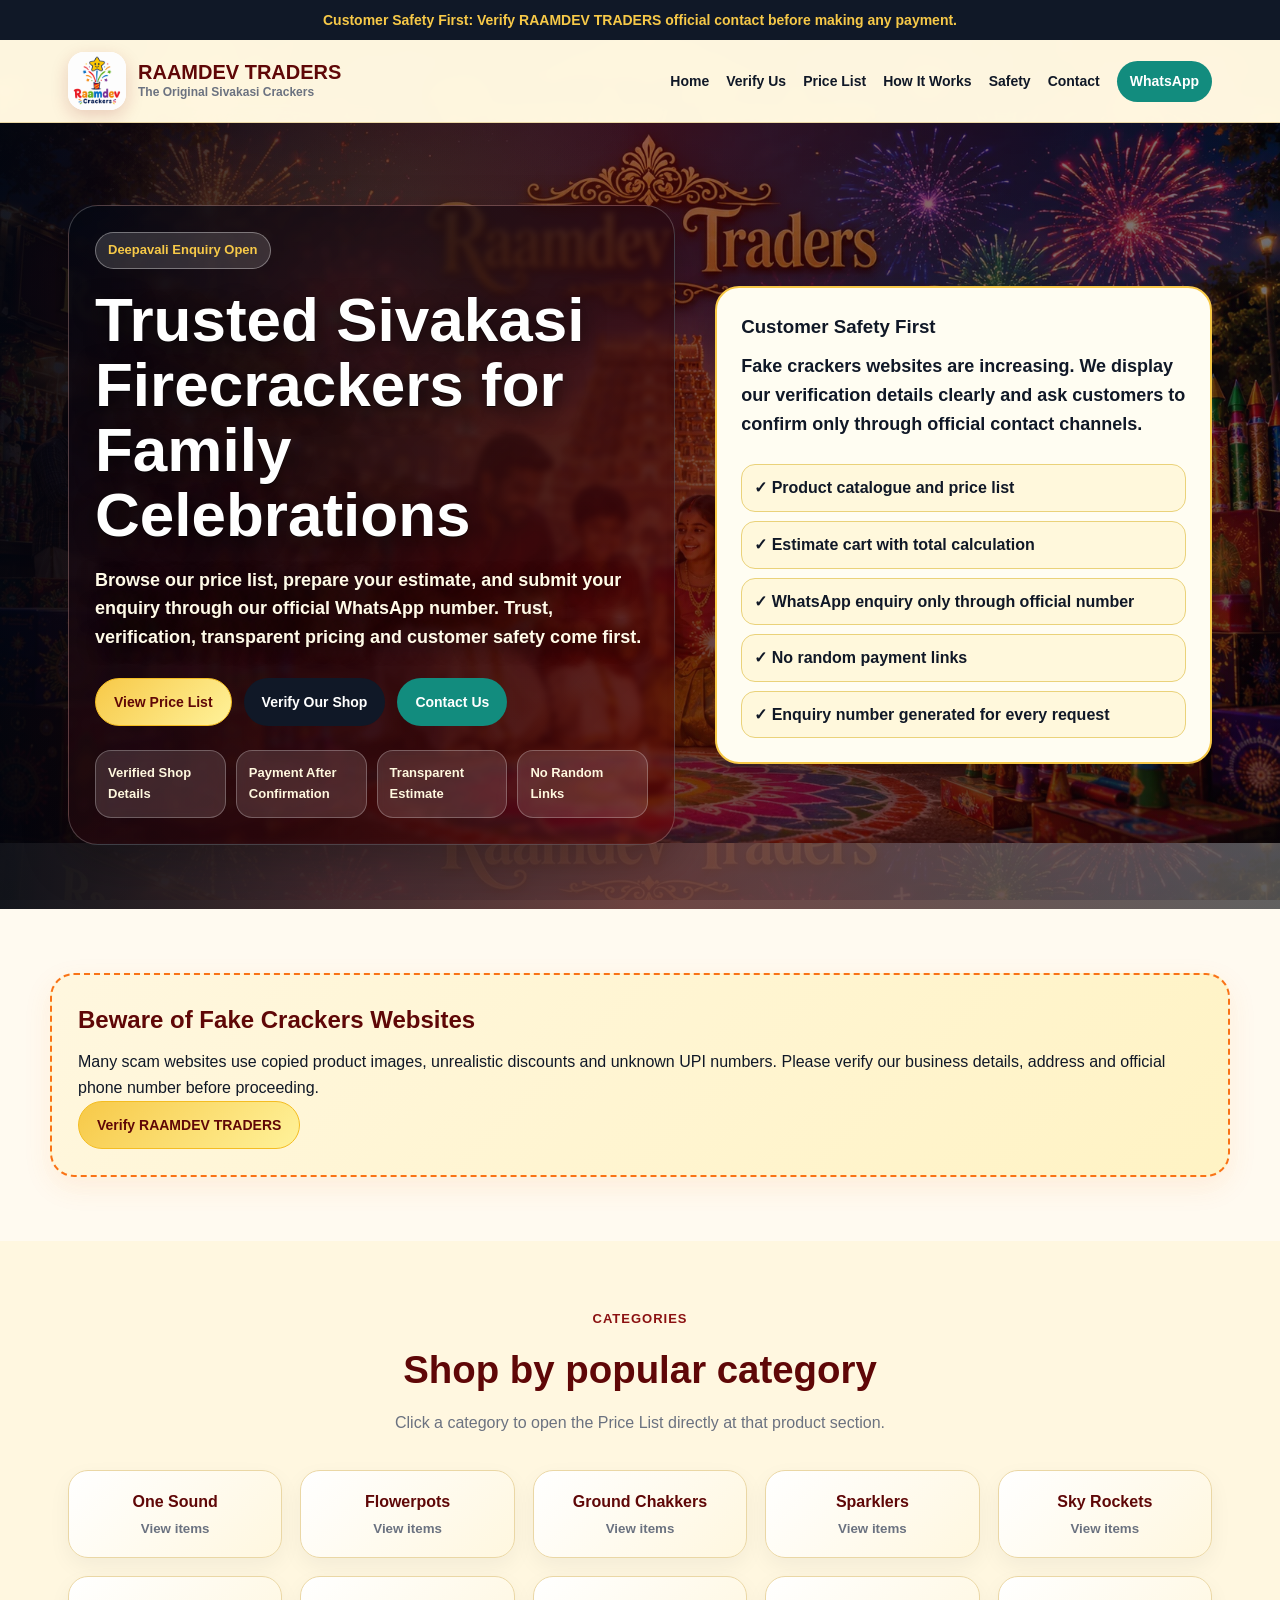
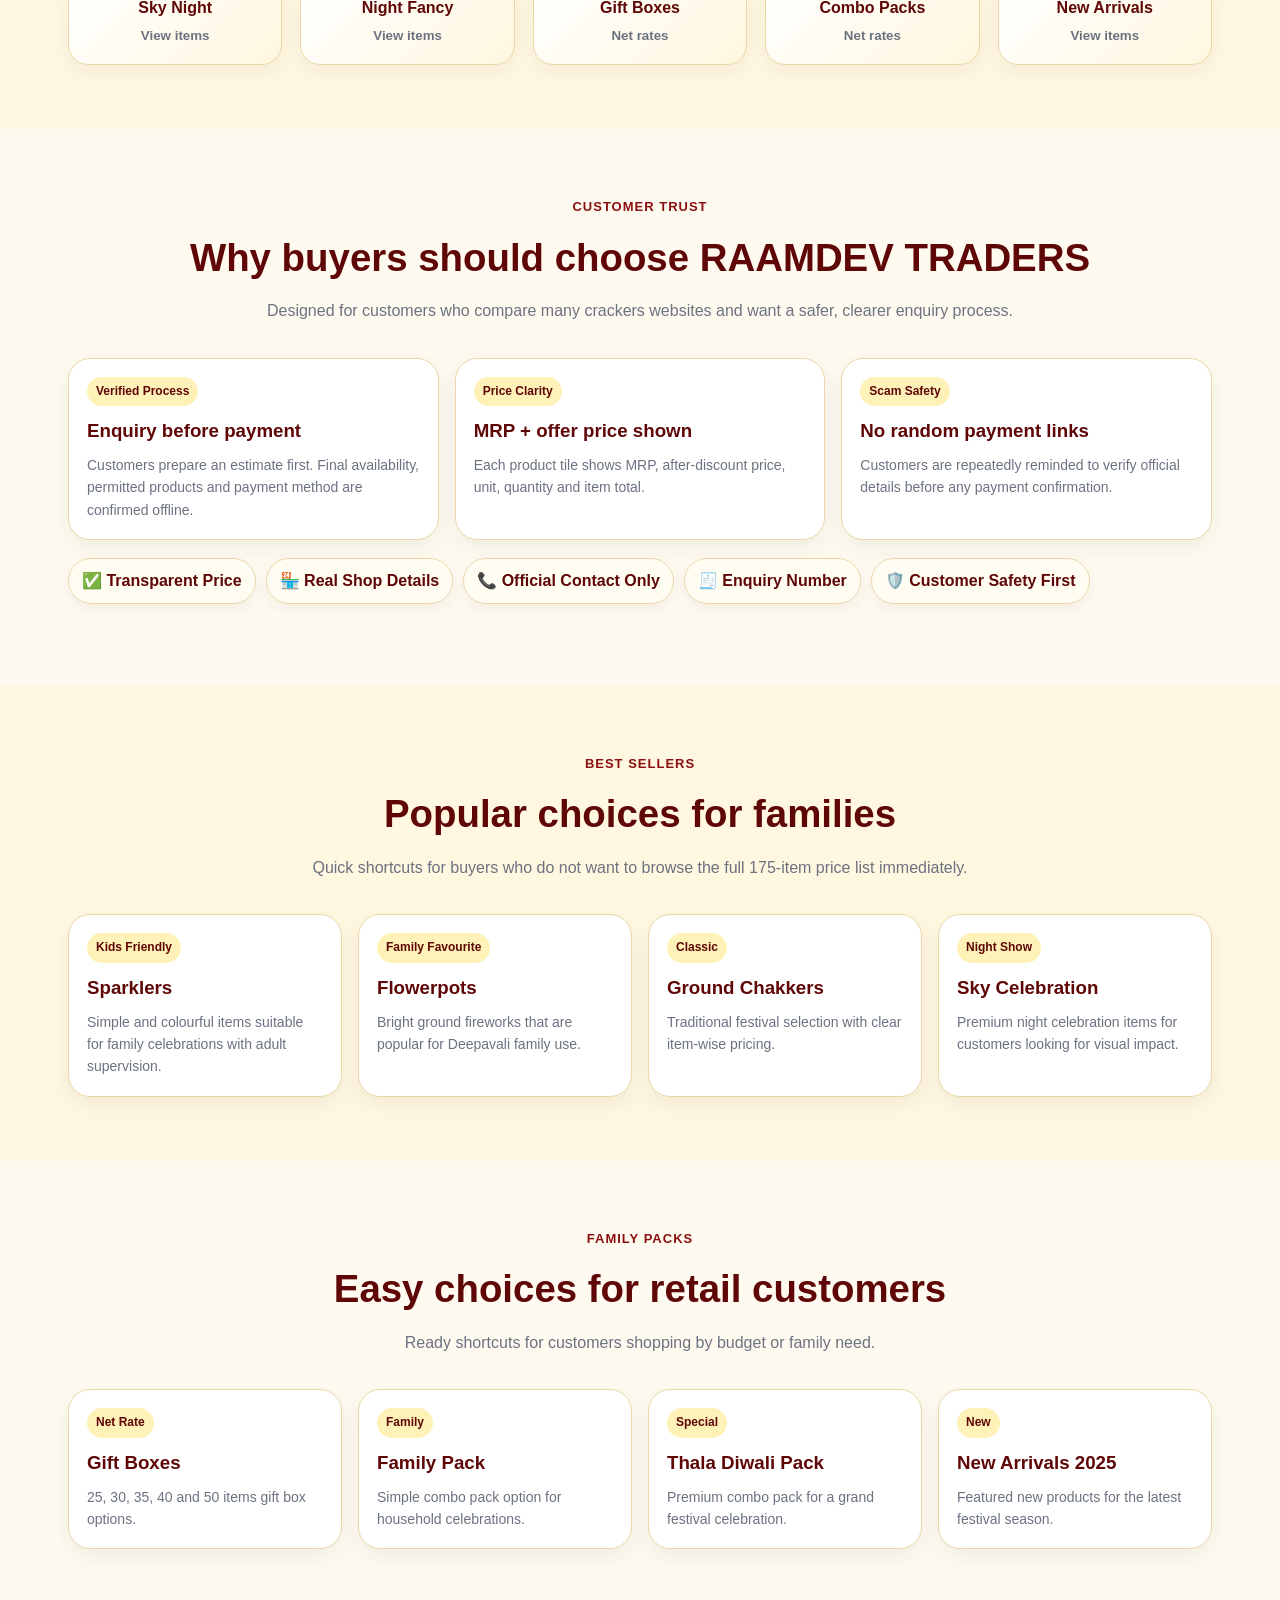
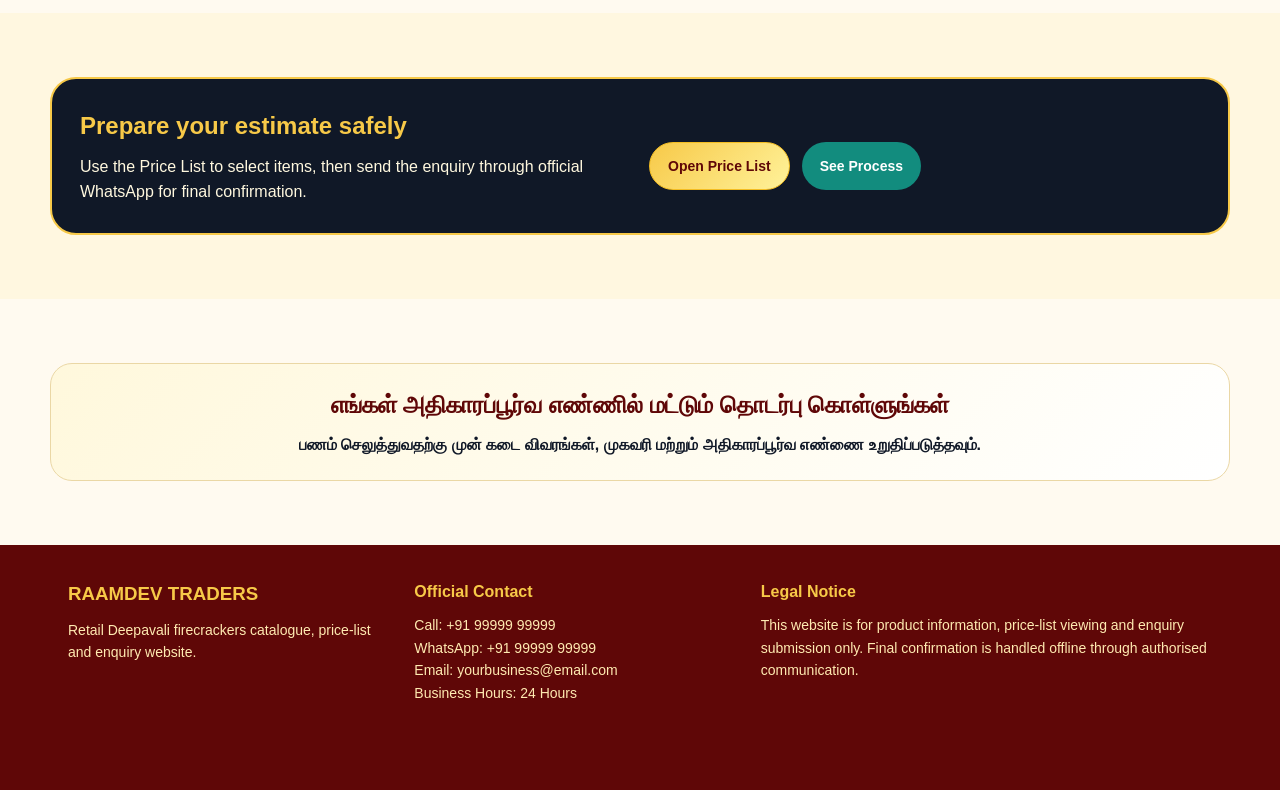
==== commit 451fb18c: "Add files via upload" ====
--- a/index.html
+++ b/index.html
@@ -40,14 +40,14 @@
       <div class="hero-copy">
         <div class="hero-badge">Deepavali Enquiry Open</div>
         <h2>Trusted Sivakasi Firecrackers for Family Celebrations</h2>
-        <p>Browse our price list, prepare your estimate, and submit your enquiry through our official WhatsApp number. Trust, verification and customer safety come first.</p>
+        <p>Browse our price list, prepare your estimate, and submit your enquiry through our official WhatsApp number. Trust, verification, transparent pricing and customer safety come first.</p>
         <div class="hero-actions">
           <a class="btn btn-primary" href="products.html">View Price List</a>
           <a class="btn btn-dark" href="verify.html">Verify Our Shop</a>
           <a class="btn btn-green" href="contact.html">Contact Us</a>
         </div>
         <div class="trust-strip">
-          <div>Official Contact</div><div>Payment After Confirmation</div><div>Transparent Estimate</div><div>Safety First</div>
+          <div>Verified Shop Details</div><div>Payment After Confirmation</div><div>Transparent Estimate</div><div>No Random Links</div>
         </div>
       </div>
       <div class="hero-card glass-card">
@@ -58,6 +58,7 @@
           <li>✓ Estimate cart with total calculation</li>
           <li>✓ WhatsApp enquiry only through official number</li>
           <li>✓ No random payment links</li>
+          <li>✓ Enquiry number generated for every request</li>
         </ul>
       </div>
     </div>
@@ -71,6 +72,7 @@
     </div>
   </section>
 
+
   <section class="section section-soft">
     <div class="container">
       <div class="section-head">
@@ -80,24 +82,86 @@
       </div>
       <div class="category-grid category-grid-wide">
         <a href="products.html?category=One%20Sound%20Crackers" class="category-card"><span>One Sound</span><small>View items</small></a>
-<a href="products.html?category=Flowerpots%20%2810Pcs%29" class="category-card"><span>Flowerpots</span><small>View items</small></a>
-<a href="products.html?category=Ground%20Chakker%20%2810Pcs%29" class="category-card"><span>Ground Chakkers</span><small>View items</small></a>
-<a href="products.html?category=Sparklers" class="category-card"><span>Sparklers</span><small>View items</small></a>
-<a href="products.html?category=Sky%20Rockets" class="category-card"><span>Sky Rockets</span><small>View items</small></a>
-<a href="products.html?category=Sky%20Night%20Celebration" class="category-card"><span>Sky Night</span><small>View items</small></a>
-<a href="products.html?category=Night%20Fancy%20Celebration" class="category-card"><span>Night Fancy</span><small>View items</small></a>
-<a href="products.html?category=Gift%20Box%20-%20Net%20Rates" class="category-card"><span>Gift Boxes</span><small>View items</small></a>
-<a href="products.html?category=Combo%20Pack%20-%20Net%20Rates" class="category-card"><span>Combo Packs</span><small>View items</small></a>
-<a href="products.html?category=New%20Arrivals%202025" class="category-card"><span>New Arrivals</span><small>View items</small></a>
+        <a href="products.html?category=Flowerpots%20%2810Pcs%29" class="category-card"><span>Flowerpots</span><small>View items</small></a>
+        <a href="products.html?category=Ground%20Chakker%20%2810Pcs%29" class="category-card"><span>Ground Chakkers</span><small>View items</small></a>
+        <a href="products.html?category=Sparklers" class="category-card"><span>Sparklers</span><small>View items</small></a>
+        <a href="products.html?category=Sky%20Rockets" class="category-card"><span>Sky Rockets</span><small>View items</small></a>
+        <a href="products.html?category=Sky%20Night%20Celebration" class="category-card"><span>Sky Night</span><small>View items</small></a>
+        <a href="products.html?category=Night%20Fancy%20Celebration" class="category-card"><span>Night Fancy</span><small>View items</small></a>
+        <a href="products.html?category=Gift%20Box%20-%20Net%20Rates" class="category-card"><span>Gift Boxes</span><small>Net rates</small></a>
+        <a href="products.html?category=Combo%20Pack%20-%20Net%20Rates" class="category-card"><span>Combo Packs</span><small>Net rates</small></a>
+        <a href="products.html?category=New%20Arrivals%202025" class="category-card"><span>New Arrivals</span><small>View items</small></a>
       </div>
     </div>
   </section>
 
   <section class="section">
-    <div class="container cards-3">
-      <div class="card"><div class="icon">🏪</div><h3>Real Business</h3><p>Add your full shop address, signboard photo and Google Maps link to help customers verify you.</p></div>
-      <div class="card"><div class="icon">🧾</div><h3>Clear Price List</h3><p>The product list includes MRP and after-discount price for all 175 items.</p></div>
-      <div class="card"><div class="icon">📞</div><h3>Official Confirmation</h3><p>Customers submit estimate requests and receive final confirmation only through official contact numbers.</p></div>
+    <div class="container">
+      <div class="section-head">
+        <span>Customer Trust</span>
+        <h2>Why buyers should choose RAAMDEV TRADERS</h2>
+        <p>Designed for customers who compare many crackers websites and want a safer, clearer enquiry process.</p>
+      </div>
+      <div class="trust-feature-grid">
+        <div class="trust-feature-card"><span class="mini-chip">Verified Process</span><h3>Enquiry before payment</h3><p>Customers prepare an estimate first. Final availability, permitted products and payment method are confirmed offline.</p></div>
+        <div class="trust-feature-card"><span class="mini-chip">Price Clarity</span><h3>MRP + offer price shown</h3><p>Each product tile shows MRP, after-discount price, unit, quantity and item total.</p></div>
+        <div class="trust-feature-card"><span class="mini-chip">Scam Safety</span><h3>No random payment links</h3><p>Customers are repeatedly reminded to verify official details before any payment confirmation.</p></div>
+      </div>
+      <div class="trust-badge-row">
+        <span>✅ Transparent Price</span><span>🏪 Real Shop Details</span><span>📞 Official Contact Only</span><span>🧾 Enquiry Number</span><span>🛡️ Customer Safety First</span>
+      </div>
+    </div>
+  </section>
+
+  <section class="section section-soft">
+    <div class="container">
+      <div class="section-head">
+        <span>Best Sellers</span>
+        <h2>Popular choices for families</h2>
+        <p>Quick shortcuts for buyers who do not want to browse the full 175-item price list immediately.</p>
+      </div>
+      <div class="home-highlight-grid">
+        <a class="mini-product-card" href="products.html?category=Sparklers"><span class="mini-chip">Kids Friendly</span><h3>Sparklers</h3><p>Simple and colourful items suitable for family celebrations with adult supervision.</p></a>
+        <a class="mini-product-card" href="products.html?category=Flowerpots%20%2810Pcs%29"><span class="mini-chip">Family Favourite</span><h3>Flowerpots</h3><p>Bright ground fireworks that are popular for Deepavali family use.</p></a>
+        <a class="mini-product-card" href="products.html?category=Ground%20Chakker%20%2810Pcs%29"><span class="mini-chip">Classic</span><h3>Ground Chakkers</h3><p>Traditional festival selection with clear item-wise pricing.</p></a>
+        <a class="mini-product-card" href="products.html?category=Sky%20Night%20Celebration"><span class="mini-chip">Night Show</span><h3>Sky Celebration</h3><p>Premium night celebration items for customers looking for visual impact.</p></a>
+      </div>
+    </div>
+  </section>
+
+  <section class="section">
+    <div class="container">
+      <div class="section-head">
+        <span>Family Packs</span>
+        <h2>Easy choices for retail customers</h2>
+        <p>Ready shortcuts for customers shopping by budget or family need.</p>
+      </div>
+      <div class="home-highlight-grid">
+        <a class="pack-card" href="products.html?category=Gift%20Box%20-%20Net%20Rates"><span class="mini-chip">Net Rate</span><h3>Gift Boxes</h3><p>25, 30, 35, 40 and 50 items gift box options.</p></a>
+        <a class="pack-card" href="products.html?category=Combo%20Pack%20-%20Net%20Rates"><span class="mini-chip">Family</span><h3>Family Pack</h3><p>Simple combo pack option for household celebrations.</p></a>
+        <a class="pack-card" href="products.html?category=Combo%20Pack%20-%20Net%20Rates"><span class="mini-chip">Special</span><h3>Thala Diwali Pack</h3><p>Premium combo pack for a grand festival celebration.</p></a>
+        <a class="pack-card" href="products.html?category=New%20Arrivals%202025"><span class="mini-chip">New</span><h3>New Arrivals 2025</h3><p>Featured new products for the latest festival season.</p></a>
+      </div>
+    </div>
+  </section>
+
+  <section class="section section-soft">
+    <div class="container cta-split">
+      <div>
+        <h2>Prepare your estimate safely</h2>
+        <p>Use the Price List to select items, then send the enquiry through official WhatsApp for final confirmation.</p>
+      </div>
+      <div class="hero-actions">
+        <a class="btn btn-primary" href="products.html">Open Price List</a>
+        <a class="btn btn-green" href="how-it-works.html">See Process</a>
+      </div>
+    </div>
+  </section>
+
+  <section class="section">
+    <div class="container tamil-note">
+      <h2>எங்கள் அதிகாரப்பூர்வ எண்ணில் மட்டும் தொடர்பு கொள்ளுங்கள்</h2>
+      <p>பணம் செலுத்துவதற்கு முன் கடை விவரங்கள், முகவரி மற்றும் அதிகாரப்பூர்வ எண்ணை உறுதிப்படுத்தவும்.</p>
     </div>
   </section>
 </main>
--- a/style.css
+++ b/style.css
@@ -7,3 +7,524 @@
 @media(max-width:700px){:root{--hero-bg:url('assets/bg-mobile.webp')}.hero,.page-hero{background-position:center top}.hero{padding:58px 0 50px}.brand-logo{width:50px;height:50px}.brand h1{font-size:16px}.brand span{font-size:11px}.top-alert{font-size:12px}.hero-actions .btn{width:100%}.trust-strip,.cards-3,.steps-grid,.category-grid-wide,.safety-grid{grid-template-columns:1fr}.section{padding:46px 0}table{min-width:780px}th{top:84px}.brand-text{max-width:190px}.firework{transform:scale(.8)}}
 @media (prefers-reduced-motion: reduce){.fireworks-layer{display:none}*{scroll-behavior:auto!important;animation:none!important;transition:none!important}}
 @media print{header,footer,.mobile-bar,.product-tools,.page-hero,.btn,.form-group,.small-note{display:none!important}.products-layout{display:block}.estimate-card{box-shadow:none;border:1px solid #ddd;margin-top:20px}.product-table-wrap{overflow:visible}body{background:white}table{min-width:0;font-size:11px}th{position:static}}
+
+
+/* ===== RAAMDEV TRADERS update: comments 11 to 16 ===== */
+body{
+  background-image:linear-gradient(rgba(255,250,240,.72),rgba(255,250,240,.78)),var(--hero-bg);
+  background-size:100% auto;
+  background-position:top center;
+  background-repeat:repeat-y;
+  background-attachment:fixed;
+}
+.section{background:rgba(255,250,240,.84);backdrop-filter:blur(1px)}
+.section-soft{background:rgba(255,247,223,.92)!important;backdrop-filter:blur(2px)}
+.hero,.page-hero{
+  background-image:linear-gradient(90deg,rgba(3,7,18,.90),rgba(95,7,7,.64),rgba(3,7,18,.48)),var(--hero-bg);
+  background-size:100% auto;
+  background-position:top center;
+  background-repeat:no-repeat;
+}
+.home-hero .hero-copy{
+  background:linear-gradient(135deg,rgba(3,7,18,.78),rgba(95,7,7,.45));
+  border:1px solid rgba(255,255,255,.22);
+  border-radius:30px;
+  padding:26px;
+  box-shadow:0 18px 46px rgba(0,0,0,.25);
+  backdrop-filter:blur(3px);
+}
+.home-hero .hero-copy h2{color:#fff;text-shadow:0 5px 22px rgba(0,0,0,.75),0 1px 0 rgba(0,0,0,.6)}
+.home-hero .hero-copy p{color:#fffbe8;text-shadow:0 4px 18px rgba(0,0,0,.8);font-weight:700}
+.home-hero .glass-card{
+  background:#fffdf2!important;
+  color:var(--navy)!important;
+  border:2px solid var(--gold);
+  box-shadow:0 18px 46px rgba(0,0,0,.25);
+}
+.home-hero .glass-card h3{color:var(--navy)!important}
+.home-hero .glass-card p{color:var(--navy)!important;text-shadow:none!important;font-weight:700}
+.home-hero .glass-card li{background:#fff8dc;color:var(--navy);border-color:#ead27a}
+.scroll-note{
+  background:#fff8dc;
+  border:1px solid var(--border);
+  border-radius:14px;
+  padding:11px 14px;
+  color:var(--deep-red);
+  font-weight:800;
+  margin:0 0 12px;
+}
+.products-page .product-table-wrap{
+  max-height:70vh;
+  overflow:auto;
+  scroll-behavior:smooth;
+  scroll-padding-top:58px;
+}
+.products-page th{
+  position:sticky;
+  top:0!important;
+  z-index:30;
+}
+.products-page .category-row td{
+  position:relative;
+  z-index:1;
+}
+.products-page tbody tr:not(.category-row){min-height:56px}
+.btn-reset{
+  background:#fff2b8;
+  color:var(--deep-red);
+  border:1px solid #e5bd45;
+}
+.btn-reset:hover{background:#ffe68a}
+@media(max-width:980px){
+  body{background-attachment:scroll;background-size:cover;background-position:top center}
+  .hero,.page-hero{background-size:cover;background-position:top center}
+  .products-page .product-table-wrap{max-height:64vh}
+}
+@media(max-width:700px){
+  .home-hero .hero-copy{padding:20px;border-radius:22px}
+  .products-page .product-table-wrap{max-height:62vh}
+  .scroll-note{font-size:13px}
+}
+@media print{
+  body{background:white!important}
+  .section,.section-soft{background:white!important;backdrop-filter:none!important}
+  .products-page .product-table-wrap{max-height:none!important;overflow:visible!important}
+}
+
+
+/* ===== RAAMDEV TRADERS update: comment 17 - responsive price-list scroll area ===== */
+.products-page .product-table-wrap{
+  height:clamp(520px,72svh,760px);
+  max-height:none;
+  overflow:auto;
+  -webkit-overflow-scrolling:touch;
+  overscroll-behavior:contain;
+}
+.products-page .product-table-wrap table{
+  width:100%;
+}
+@media (min-width:1200px){
+  .products-page .product-table-wrap{
+    height:clamp(560px,74svh,820px);
+  }
+}
+@media (max-width:980px){
+  .products-page .product-table-wrap{
+    height:clamp(430px,62svh,620px);
+  }
+  .products-page .products-layout{
+    gap:18px;
+  }
+}
+@media (max-width:700px){
+  .products-page .container{
+    padding-left:10px;
+    padding-right:10px;
+  }
+  .products-page .product-table-wrap{
+    height:clamp(340px,56svh,520px);
+    border-radius:16px;
+  }
+  .products-page table{
+    min-width:680px;
+  }
+  .products-page th{
+    padding:10px 8px;
+    font-size:11px;
+  }
+  .products-page td{
+    padding:9px 8px;
+    font-size:12px;
+  }
+  .products-page .category-row td{
+    font-size:13px;
+    letter-spacing:.3px;
+    padding:10px 8px;
+  }
+  .products-page .product-name{
+    font-size:12.5px;
+    line-height:1.25;
+  }
+  .products-page .qty-control button{
+    width:30px;
+    height:30px;
+  }
+  .products-page .qty-input{
+    width:48px;
+    height:30px;
+    font-size:13px;
+  }
+  .products-page .price-old{
+    font-size:11px;
+  }
+  .products-page .price-new{
+    font-size:12.5px;
+  }
+  .products-page .estimate-card{
+    margin-top:18px;
+  }
+}
+@media (max-width:420px){
+  .products-page .product-table-wrap{
+    height:clamp(300px,54svh,460px);
+  }
+  .products-page table{
+    min-width:640px;
+  }
+  .products-page th,.products-page td{
+    padding-left:7px;
+    padding-right:7px;
+  }
+}
+
+/* ===== RAAMDEV TRADERS update: comment 18 - fix mobile price-list overflow ===== */
+html,
+body{
+  max-width:100%;
+  overflow-x:hidden;
+}
+.products-page main,
+.products-page .section,
+.products-page .section-soft{
+  width:100%;
+  max-width:100%;
+  overflow-x:hidden;
+}
+.products-page .container,
+.products-page .products-layout,
+.products-page .products-layout > div,
+.products-page .estimate-card,
+.products-page .product-table-wrap{
+  min-width:0;
+  max-width:100%;
+}
+.products-page .product-table-wrap{
+  width:100%;
+  overflow-x:auto;
+  overflow-y:auto;
+  -webkit-overflow-scrolling:touch;
+  overscroll-behavior:contain;
+}
+.products-page .estimate-card{
+  overflow:hidden;
+}
+.products-page .estimate-card .btn,
+.products-page .btn.full{
+  width:100%;
+  max-width:100%;
+  white-space:normal;
+  text-align:center;
+  line-height:1.25;
+  padding-left:12px;
+  padding-right:12px;
+}
+.products-page .form-group input,
+.products-page .form-group textarea,
+.products-page .product-tools input{
+  min-width:0;
+  max-width:100%;
+}
+.products-page #selectedItems,
+.products-page .summary-line,
+.products-page .small-note{
+  overflow-wrap:anywhere;
+  word-break:normal;
+}
+
+@media (max-width:700px){
+  body.products-page{
+    overflow-x:hidden;
+  }
+  .products-page .section-soft{
+    padding-top:34px;
+    padding-bottom:34px;
+  }
+  .products-page .container{
+    width:100%;
+    max-width:100%;
+    padding-left:12px;
+    padding-right:12px;
+  }
+  .products-page .products-layout{
+    display:block;
+    width:100%;
+  }
+  .products-page .product-tools-single input{
+    max-width:100%;
+  }
+  .products-page .scroll-note{
+    width:100%;
+    max-width:100%;
+    font-size:12.5px;
+    line-height:1.35;
+    padding:10px 12px;
+    overflow-wrap:anywhere;
+  }
+  .products-page .product-table-wrap{
+    width:100%;
+    max-width:100%;
+    height:clamp(260px,42svh,360px)!important;
+    border-radius:16px;
+    margin:0;
+  }
+  .products-page table{
+    min-width:590px!important;
+    width:590px!important;
+    table-layout:fixed;
+  }
+  .products-page th,
+  .products-page td{
+    padding:8px 6px!important;
+    font-size:11px!important;
+    line-height:1.25;
+    vertical-align:middle;
+  }
+  .products-page th:nth-child(1),
+  .products-page td:nth-child(1){width:38px;}
+  .products-page th:nth-child(2),
+  .products-page td:nth-child(2){width:158px;}
+  .products-page th:nth-child(3),
+  .products-page td:nth-child(3){width:45px;}
+  .products-page th:nth-child(4),
+  .products-page td:nth-child(4){width:72px;}
+  .products-page th:nth-child(5),
+  .products-page td:nth-child(5){width:82px;}
+  .products-page th:nth-child(6),
+  .products-page td:nth-child(6){width:110px;}
+  .products-page th:nth-child(7),
+  .products-page td:nth-child(7){width:85px;}
+  .products-page .category-row td{
+    font-size:12px!important;
+    padding:9px 6px!important;
+    letter-spacing:.2px;
+    white-space:normal;
+  }
+  .products-page .product-name{
+    font-size:11.5px!important;
+    line-height:1.2;
+    white-space:normal;
+    overflow-wrap:anywhere;
+  }
+  .products-page .price-old,
+  .products-page .price-new,
+  .products-page td strong{
+    font-size:11px!important;
+    white-space:nowrap;
+  }
+  .products-page .qty-control{
+    max-width:104px;
+  }
+  .products-page .qty-control button{
+    width:28px!important;
+    height:28px!important;
+    font-size:12px;
+    flex:0 0 28px;
+  }
+  .products-page .qty-input{
+    width:48px!important;
+    height:28px!important;
+    font-size:12px!important;
+    flex:0 0 48px;
+  }
+  .products-page .estimate-card{
+    width:100%;
+    max-width:100%;
+    margin-top:22px;
+    padding:20px 16px;
+    border-radius:20px;
+  }
+  .products-page .estimate-card h3{
+    font-size:24px;
+  }
+  .products-page .grand-total{
+    font-size:28px;
+  }
+  .products-page .form-group input,
+  .products-page .form-group textarea{
+    font-size:16px;
+    padding:13px 14px;
+  }
+  .products-page .btn.full{
+    min-height:52px;
+    font-size:14px;
+    justify-content:center;
+  }
+}
+
+@media (max-width:420px){
+  .products-page .container{
+    padding-left:10px;
+    padding-right:10px;
+  }
+  .products-page .product-table-wrap{
+    height:clamp(240px,40svh,330px)!important;
+  }
+  .products-page table{
+    min-width:560px!important;
+    width:560px!important;
+  }
+  .products-page th,
+  .products-page td{
+    padding:7px 5px!important;
+    font-size:10.5px!important;
+  }
+  .products-page th:nth-child(1),
+  .products-page td:nth-child(1){width:34px;}
+  .products-page th:nth-child(2),
+  .products-page td:nth-child(2){width:150px;}
+  .products-page th:nth-child(3),
+  .products-page td:nth-child(3){width:40px;}
+  .products-page th:nth-child(4),
+  .products-page td:nth-child(4){width:68px;}
+  .products-page th:nth-child(5),
+  .products-page td:nth-child(5){width:78px;}
+  .products-page th:nth-child(6),
+  .products-page td:nth-child(6){width:105px;}
+  .products-page th:nth-child(7),
+  .products-page td:nth-child(7){width:85px;}
+  .products-page .qty-control button{
+    width:26px!important;
+    height:26px!important;
+    flex-basis:26px;
+  }
+  .products-page .qty-input{
+    width:46px!important;
+    height:26px!important;
+    flex-basis:46px;
+  }
+  .products-page .estimate-card{
+    padding:18px 14px;
+  }
+}
+
+
+/* ===== RAAMDEV TRADERS customer-attraction enhancement pack ===== */
+.trust-badge-row,.buyer-helper-row,.quick-trust-row{display:flex;flex-wrap:wrap;gap:10px;margin:18px 0}.trust-badge-row span,.buyer-helper-row span,.quick-trust-row span{display:inline-flex;align-items:center;gap:6px;background:#fffdf2;border:1px solid var(--border);border-radius:999px;padding:9px 13px;font-weight:900;color:var(--deep-red);box-shadow:0 6px 16px rgba(0,0,0,.05)}
+.home-highlight-grid{display:grid;grid-template-columns:repeat(4,1fr);gap:16px}.mini-product-card,.pack-card,.trust-feature-card{background:#fff;border:1px solid var(--border);border-radius:22px;padding:18px;box-shadow:0 8px 22px rgba(0,0,0,.06)}.mini-product-card h3,.pack-card h3,.trust-feature-card h3{color:var(--deep-red);margin-bottom:8px}.mini-product-card p,.pack-card p,.trust-feature-card p{color:var(--muted);font-size:14px}.mini-chip{display:inline-flex;background:#fff2b8;color:var(--deep-red);font-weight:900;border-radius:999px;padding:5px 9px;font-size:12px;margin-bottom:10px}.tamil-note{background:linear-gradient(135deg,#fff8dc,#fff);border:1px solid var(--border);border-radius:22px;padding:22px;text-align:center;color:var(--deep-red);font-weight:900}.tamil-note p{margin-top:8px;color:var(--navy);font-weight:800}.cta-split{display:grid;grid-template-columns:1fr 1fr;gap:18px;align-items:center;background:var(--navy);color:#fff;border-radius:26px;padding:28px;border:2px solid var(--gold)}.cta-split h2{color:var(--gold);margin-bottom:8px}.cta-split p{color:#fff8df}.process-checklist{display:grid;grid-template-columns:repeat(5,1fr);gap:12px}.process-checklist div{background:#fff;border:1px solid var(--border);border-radius:18px;padding:16px;font-weight:800;color:var(--navy)}.process-checklist strong{display:block;color:var(--deep-red);font-size:24px;margin-bottom:6px}
+.offer-banner{display:flex;align-items:center;justify-content:space-between;gap:18px;background:linear-gradient(135deg,#fff4a8,#fffdf2 55%,#ffe2b5);border:2px solid var(--gold);border-radius:26px;padding:22px 24px;margin-bottom:18px;box-shadow:0 12px 30px rgba(139,17,17,.08)}.offer-banner h2{color:var(--deep-red);font-size:clamp(26px,4vw,44px);line-height:1;margin:4px 0 8px}.offer-banner p{color:var(--navy);font-weight:700}.offer-kicker{text-transform:uppercase;letter-spacing:.8px;color:var(--orange);font-weight:1000;font-size:13px}.product-page-section .container{max-width:1240px}.tile-search{margin-bottom:14px}.tile-layout{display:grid;grid-template-columns:minmax(0,1fr) 320px;gap:22px;align-items:start}.product-panel{min-width:0}.product-tile-scroll{height:clamp(560px,72svh,820px);overflow:auto;-webkit-overflow-scrolling:touch;overscroll-behavior:contain;border:1px solid var(--border);border-radius:24px;background:rgba(255,255,255,.94);box-shadow:0 8px 24px rgba(0,0,0,.06);padding:16px}.product-tile-list{display:block}.tile-category-heading{position:sticky;top:0;z-index:10;background:linear-gradient(135deg,var(--deep-red),#8b1111);color:var(--gold);display:flex;justify-content:space-between;align-items:center;gap:12px;border-radius:16px;padding:13px 16px;margin:0 0 14px;box-shadow:0 8px 16px rgba(95,7,7,.18);font-weight:1000;text-transform:uppercase;letter-spacing:.6px}.tile-category-heading small{color:#fff8df;text-transform:none;letter-spacing:0}.tile-category-heading.selected-category{outline:3px solid var(--gold)}.product-tile-grid{display:grid;grid-template-columns:repeat(3,minmax(0,1fr));gap:14px;margin-bottom:18px}.product-tile{background:#fff;border:1px solid #ead7a5;border-radius:22px;overflow:hidden;box-shadow:0 8px 20px rgba(0,0,0,.06);display:flex;flex-direction:column;min-width:0}.product-photo-placeholder{height:132px;background:radial-gradient(circle at 30% 25%,#fff7b0,transparent 35%),linear-gradient(135deg,#8b1111,#f97316);color:white;display:grid;place-items:center;text-align:center;font-weight:1000;position:relative}.product-photo-placeholder span{background:rgba(0,0,0,.24);border:1px solid rgba(255,255,255,.28);padding:9px 12px;border-radius:14px;line-height:1.1}.product-photo-placeholder small{position:absolute;right:10px;bottom:8px;background:rgba(255,255,255,.92);color:var(--deep-red);border-radius:999px;padding:3px 7px;font-weight:1000}.product-tile-content{padding:14px;display:grid;gap:10px;flex:1}.tile-topline,.product-tag-row,.price-row,.tile-qty-row{display:flex;align-items:center;justify-content:space-between;gap:10px}.serial-chip{background:#fff2b8;color:var(--deep-red);border-radius:999px;padding:4px 8px;font-size:12px;font-weight:1000}.tag-net{background:#e8f7ef;color:#0b6b43}.product-tile h3{font-size:17px;color:var(--navy);line-height:1.2;margin:0}.product-category-text{font-size:12px;color:var(--muted);font-weight:800}.product-tag-row{flex-wrap:wrap;justify-content:flex-start}.product-tag-row span{background:#fff8dc;border:1px solid var(--border);border-radius:999px;padding:4px 8px;font-size:11px;font-weight:900;color:var(--deep-red)}.price-row{align-items:stretch}.price-row div{background:#fffaf0;border:1px solid #f0e1bd;border-radius:14px;padding:8px;flex:1}.price-row small,.tile-total small{display:block;color:var(--muted);font-size:11px;font-weight:900;margin-bottom:2px}.tile-qty-row{margin-top:auto}.tile-total{text-align:right}.tile-total strong{color:var(--deep-red);font-size:17px}.estimate-summary-only{position:sticky;top:94px;max-height:72svh;overflow:auto}.selected-list{max-height:260px;overflow:auto;padding-right:4px}.customer-details-card{margin-top:24px;background:#fff;border:1px solid var(--border);border-radius:26px;padding:24px;box-shadow:0 10px 28px rgba(0,0,0,.07)}.customer-details-head span{color:var(--red);font-weight:1000;text-transform:uppercase;font-size:13px}.customer-details-head h2{color:var(--deep-red);font-size:32px;margin:4px 0}.customer-details-head p{color:var(--muted);margin-bottom:18px}.customer-form-grid{display:grid;grid-template-columns:repeat(3,1fr);gap:14px}.form-group-wide{grid-column:1/-1}.customer-actions{display:flex;flex-wrap:wrap;gap:12px;margin-top:16px}.customer-actions .btn{flex:1 1 220px}.emphasized-note{background:#fff8dc;border:1px dashed var(--border);border-radius:14px;padding:12px;color:var(--navy)!important;font-weight:800}.mobile-cart-bar{display:none;position:fixed;left:10px;right:10px;bottom:60px;z-index:1900;background:var(--navy);color:#fff;border:1px solid var(--gold);border-radius:999px;padding:9px 10px;align-items:center;justify-content:space-between;gap:10px;box-shadow:0 10px 26px rgba(0,0,0,.22);font-weight:900}.mobile-cart-bar a{background:var(--gold);color:var(--deep-red);padding:7px 10px;border-radius:999px;font-size:12px}.mobile-cart-bar.has-items{display:flex}.verification-checklist{display:grid;grid-template-columns:repeat(5,1fr);gap:14px}.verification-checklist .check-card{background:white;border:1px solid var(--border);border-radius:20px;padding:18px;box-shadow:0 8px 22px rgba(0,0,0,.05)}.check-card strong{display:block;color:var(--deep-red);font-size:22px;margin-bottom:6px}.payment-safety-box{background:#fffdf2;border:2px solid var(--gold);border-radius:24px;padding:24px}.placeholder-warning{font-weight:900;color:var(--deep-red);background:#fff8dc;border:1px dashed var(--orange);padding:10px;border-radius:12px;margin-top:10px}.trust-feature-grid{display:grid;grid-template-columns:repeat(3,1fr);gap:16px}.map-placeholder{background:linear-gradient(135deg,#fff8dc,#fff);border:2px dashed var(--border);border-radius:20px;min-height:260px;display:grid;place-items:center;text-align:center;padding:20px;color:var(--deep-red);font-weight:900}
+@media(max-width:1100px){.product-tile-grid{grid-template-columns:repeat(2,minmax(0,1fr))}.home-highlight-grid{grid-template-columns:repeat(2,1fr)}.process-checklist,.verification-checklist{grid-template-columns:repeat(2,1fr)}}
+@media(max-width:900px){.tile-layout{grid-template-columns:1fr}.estimate-summary-only{position:static;max-height:none}.customer-form-grid{grid-template-columns:1fr 1fr}.offer-banner,.cta-split{grid-template-columns:1fr;display:grid}.trust-feature-grid{grid-template-columns:1fr 1fr}}
+@media(max-width:640px){.product-page-section .container{padding-left:10px;padding-right:10px}.product-tile-scroll{height:58svh;padding:10px;border-radius:18px}.product-tile-grid{grid-template-columns:1fr;gap:12px}.product-photo-placeholder{height:118px}.tile-category-heading{border-radius:14px;padding:11px 12px;font-size:13px}.product-tile h3{font-size:16px}.tile-topline,.price-row,.tile-qty-row{gap:8px}.qty-control button{width:32px!important;height:32px!important}.qty-input{height:32px!important;width:54px!important}.customer-form-grid{grid-template-columns:1fr}.customer-details-card{padding:18px;border-radius:22px}.customer-details-head h2{font-size:25px}.offer-banner{padding:18px;border-radius:22px}.buyer-helper-row span,.trust-badge-row span,.quick-trust-row span{font-size:12px;padding:8px 10px}.home-highlight-grid,.trust-feature-grid{grid-template-columns:1fr}.process-checklist,.verification-checklist{grid-template-columns:1fr}.mobile-cart-bar{font-size:12px;bottom:58px}.selected-list{max-height:190px}.cta-split{padding:20px}.hero-copy{margin-top:0!important}}
+@media print{.mobile-cart-bar,.customer-actions,.nav,.top-alert,.mobile-bar,.offer-banner .btn{display:none!important}.product-tile-scroll{height:auto!important;overflow:visible!important}.product-tile-grid{grid-template-columns:repeat(2,1fr)!important}.estimate-summary-only,.customer-details-card{break-inside:avoid}}
+
+
+/* ===== RAAMDEV TRADERS update: default product photo, zoom popup and video slot ===== */
+.product-media-box{
+  background:#fffaf0;
+  border-bottom:1px solid var(--border);
+}
+.product-photo-button{
+  width:100%;
+  height:150px;
+  padding:0;
+  border:0;
+  background:#fff;
+  display:block;
+  position:relative;
+  cursor:zoom-in;
+  overflow:hidden;
+}
+.product-photo{
+  width:100%;
+  height:100%;
+  object-fit:contain;
+  padding:12px;
+  background:linear-gradient(135deg,#ffffff,#fff7df);
+  transition:transform .25s ease;
+}
+.product-photo-button:hover .product-photo{transform:scale(1.06)}
+.product-photo-button small{
+  position:absolute;
+  right:10px;
+  bottom:8px;
+  background:rgba(255,255,255,.94);
+  color:var(--deep-red);
+  border:1px solid var(--border);
+  border-radius:999px;
+  padding:3px 7px;
+  font-weight:1000;
+  font-size:11px;
+}
+.product-video-slot{
+  text-align:center;
+  padding:8px 10px 10px;
+  background:#fff8dc;
+  border-top:1px solid #f0e1bd;
+}
+.product-video-link{
+  font-size:12px;
+  font-weight:1000;
+  letter-spacing:.7px;
+  color:var(--deep-red);
+}
+.product-video-link.inactive{
+  opacity:.58;
+  text-decoration:none;
+  cursor:default;
+}
+.product-video-link.active{
+  text-decoration:underline;
+  text-underline-offset:3px;
+  color:var(--green);
+  cursor:pointer;
+}
+.image-modal{
+  display:none;
+  position:fixed;
+  inset:0;
+  z-index:5000;
+  background:rgba(3,7,18,.86);
+  padding:22px;
+  align-items:center;
+  justify-content:center;
+  backdrop-filter:blur(6px);
+}
+.image-modal.open{display:flex}
+.image-modal-inner{
+  width:min(92vw,760px);
+  max-height:88svh;
+  background:#fffdf2;
+  border:2px solid var(--gold);
+  border-radius:26px;
+  padding:18px;
+  box-shadow:0 22px 70px rgba(0,0,0,.45);
+  display:grid;
+  gap:10px;
+  place-items:center;
+}
+.image-modal-inner img{
+  max-width:100%;
+  max-height:72svh;
+  object-fit:contain;
+  border-radius:18px;
+  background:white;
+}
+.image-modal-inner p{
+  color:var(--deep-red);
+  font-weight:1000;
+  text-align:center;
+}
+.image-modal-close{
+  position:fixed;
+  top:18px;
+  right:18px;
+  width:44px;
+  height:44px;
+  border-radius:50%;
+  border:1px solid rgba(255,255,255,.45);
+  background:rgba(255,255,255,.95);
+  color:var(--deep-red);
+  font-size:30px;
+  line-height:1;
+  cursor:pointer;
+  font-weight:900;
+}
+body.modal-open{overflow:hidden}
+@media(max-width:640px){
+  .product-photo-button{height:136px}
+  .product-photo{padding:10px}
+  .image-modal{padding:12px}
+  .image-modal-inner{width:94vw;border-radius:20px;padding:12px}
+  .image-modal-inner img{max-height:68svh}
+  .image-modal-close{top:10px;right:10px;width:40px;height:40px;font-size:27px}
+}
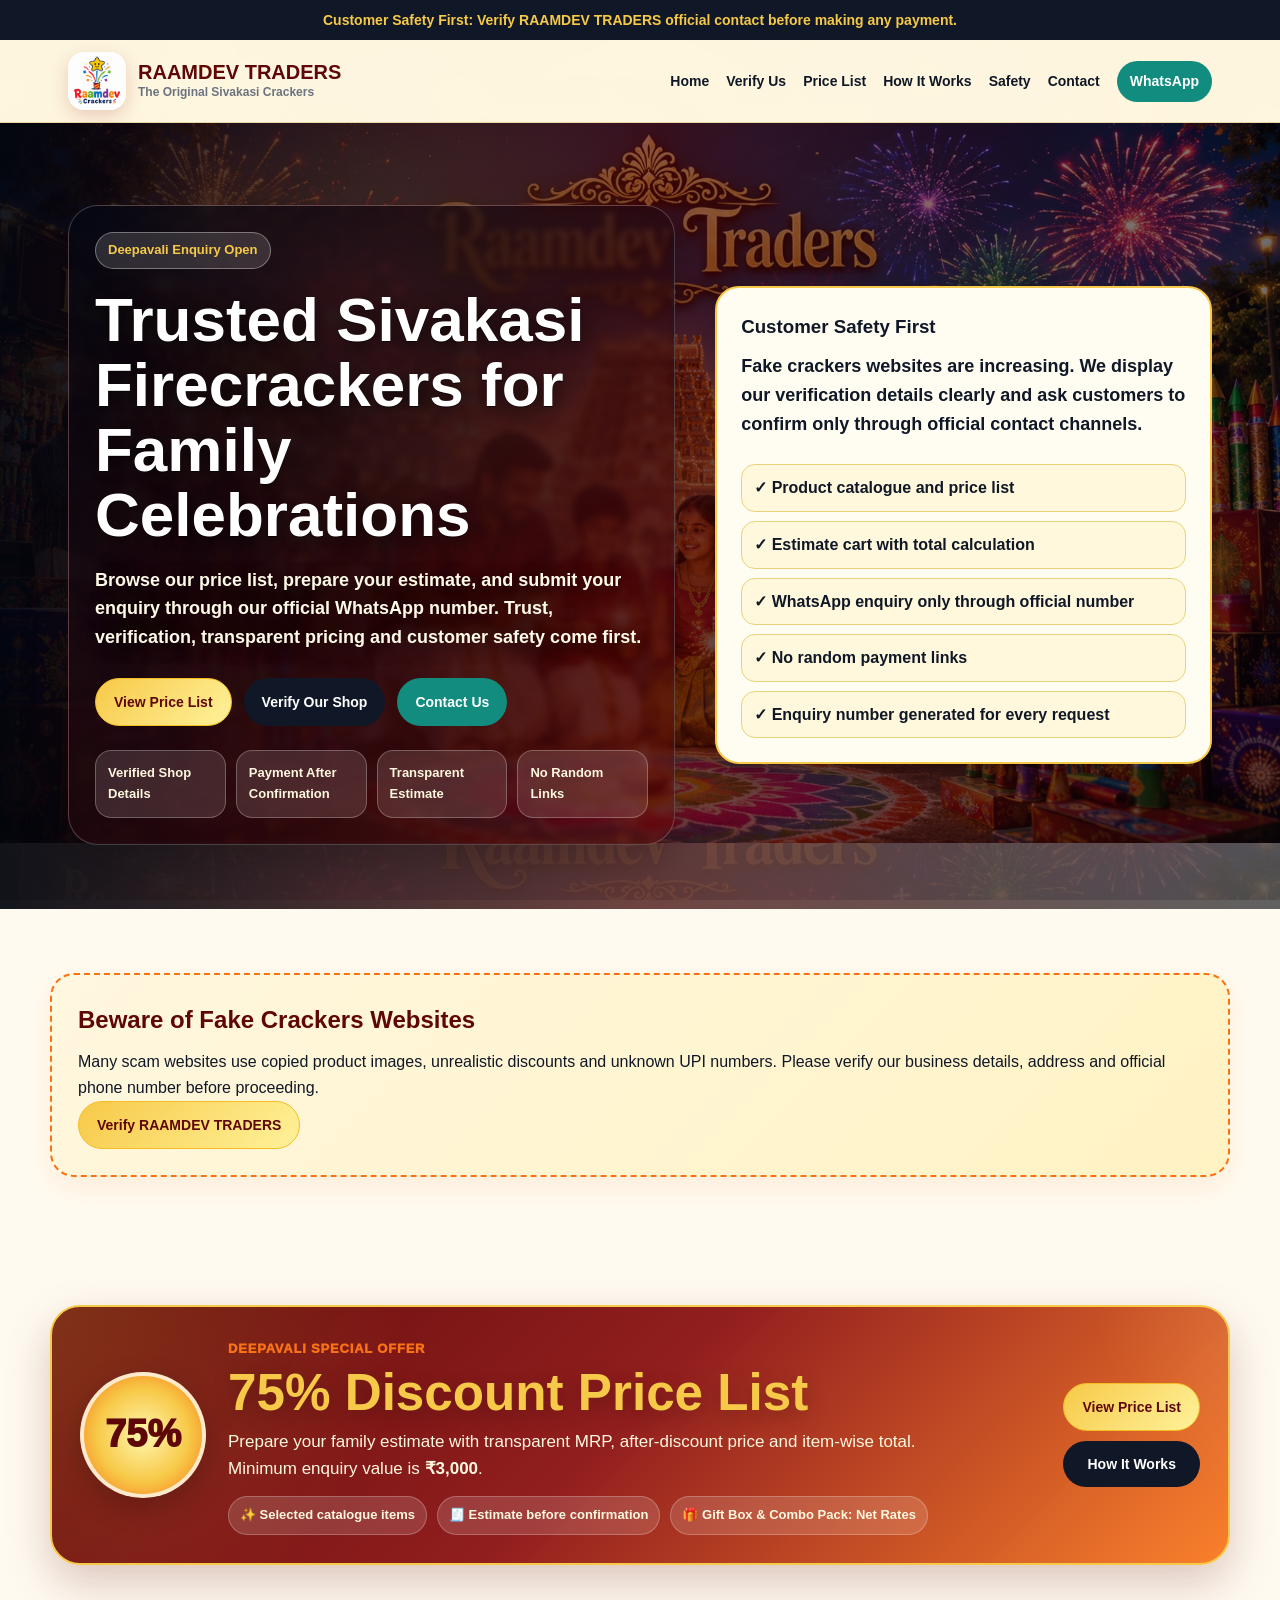
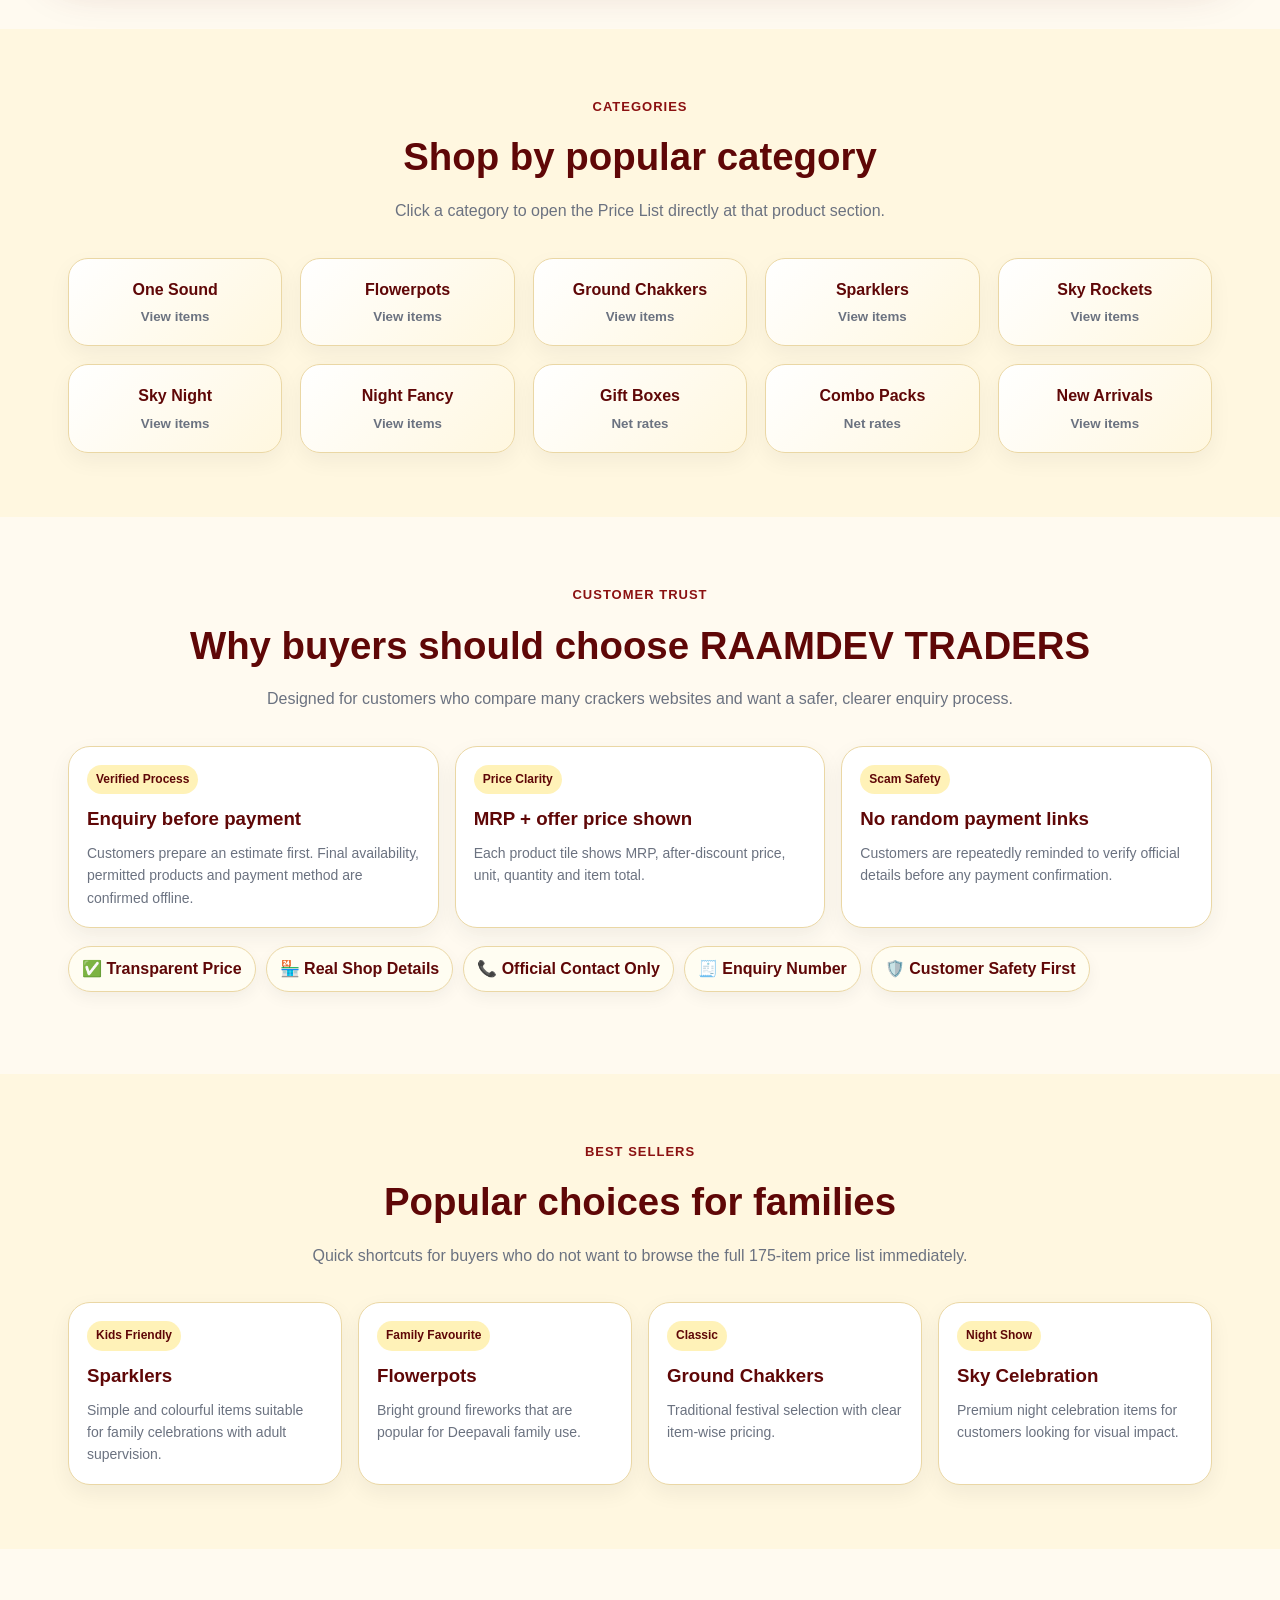
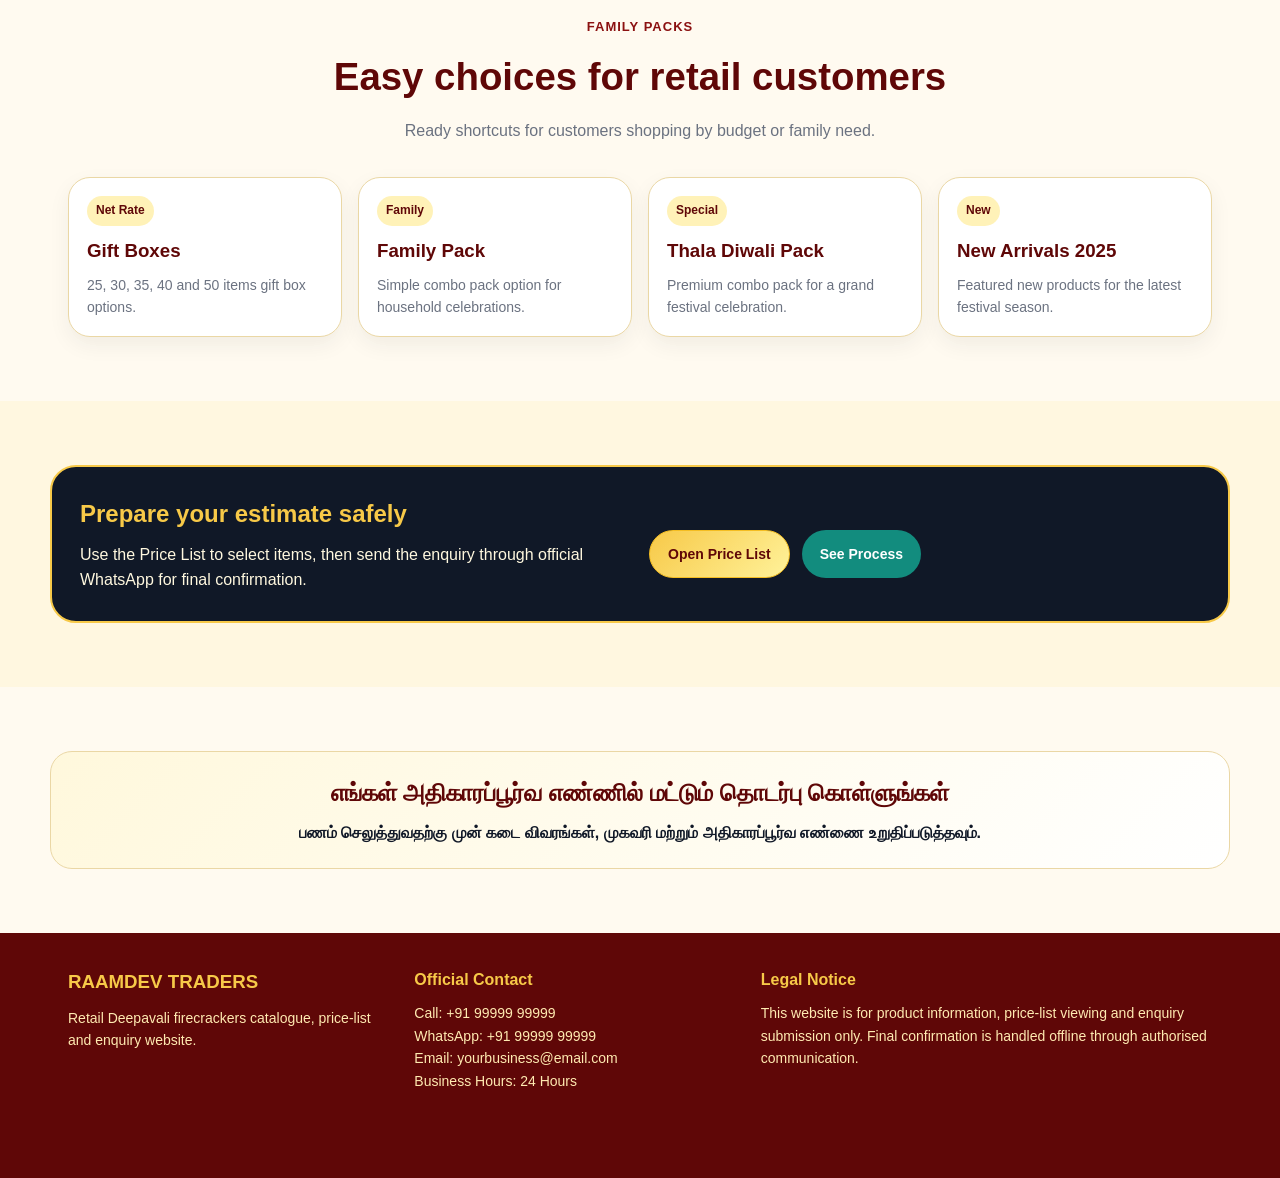
==== commit f5eacb7d: "Add files via upload" ====
--- a/index.html
+++ b/index.html
@@ -73,6 +73,27 @@
   </section>
 
 
+
+  <section class="section home-offer-section">
+    <div class="container festival-offer-card">
+      <div class="offer-burst" aria-hidden="true">75%</div>
+      <div class="festival-offer-content">
+        <span class="offer-kicker">Deepavali Special Offer</span>
+        <h2>75% Discount Price List</h2>
+        <p>Prepare your family estimate with transparent MRP, after-discount price and item-wise total. Minimum enquiry value is <strong>₹3,000</strong>.</p>
+        <div class="offer-points">
+          <span>✨ Selected catalogue items</span>
+          <span>🧾 Estimate before confirmation</span>
+          <span>🎁 Gift Box & Combo Pack: Net Rates</span>
+        </div>
+      </div>
+      <div class="festival-offer-actions">
+        <a class="btn btn-primary" href="products.html">View Price List</a>
+        <a class="btn btn-dark" href="how-it-works.html">How It Works</a>
+      </div>
+    </div>
+  </section>
+
   <section class="section section-soft">
     <div class="container">
       <div class="section-head">
--- a/style.css
+++ b/style.css
@@ -401,10 +401,10 @@
 /* ===== RAAMDEV TRADERS customer-attraction enhancement pack ===== */
 .trust-badge-row,.buyer-helper-row,.quick-trust-row{display:flex;flex-wrap:wrap;gap:10px;margin:18px 0}.trust-badge-row span,.buyer-helper-row span,.quick-trust-row span{display:inline-flex;align-items:center;gap:6px;background:#fffdf2;border:1px solid var(--border);border-radius:999px;padding:9px 13px;font-weight:900;color:var(--deep-red);box-shadow:0 6px 16px rgba(0,0,0,.05)}
 .home-highlight-grid{display:grid;grid-template-columns:repeat(4,1fr);gap:16px}.mini-product-card,.pack-card,.trust-feature-card{background:#fff;border:1px solid var(--border);border-radius:22px;padding:18px;box-shadow:0 8px 22px rgba(0,0,0,.06)}.mini-product-card h3,.pack-card h3,.trust-feature-card h3{color:var(--deep-red);margin-bottom:8px}.mini-product-card p,.pack-card p,.trust-feature-card p{color:var(--muted);font-size:14px}.mini-chip{display:inline-flex;background:#fff2b8;color:var(--deep-red);font-weight:900;border-radius:999px;padding:5px 9px;font-size:12px;margin-bottom:10px}.tamil-note{background:linear-gradient(135deg,#fff8dc,#fff);border:1px solid var(--border);border-radius:22px;padding:22px;text-align:center;color:var(--deep-red);font-weight:900}.tamil-note p{margin-top:8px;color:var(--navy);font-weight:800}.cta-split{display:grid;grid-template-columns:1fr 1fr;gap:18px;align-items:center;background:var(--navy);color:#fff;border-radius:26px;padding:28px;border:2px solid var(--gold)}.cta-split h2{color:var(--gold);margin-bottom:8px}.cta-split p{color:#fff8df}.process-checklist{display:grid;grid-template-columns:repeat(5,1fr);gap:12px}.process-checklist div{background:#fff;border:1px solid var(--border);border-radius:18px;padding:16px;font-weight:800;color:var(--navy)}.process-checklist strong{display:block;color:var(--deep-red);font-size:24px;margin-bottom:6px}
-.offer-banner{display:flex;align-items:center;justify-content:space-between;gap:18px;background:linear-gradient(135deg,#fff4a8,#fffdf2 55%,#ffe2b5);border:2px solid var(--gold);border-radius:26px;padding:22px 24px;margin-bottom:18px;box-shadow:0 12px 30px rgba(139,17,17,.08)}.offer-banner h2{color:var(--deep-red);font-size:clamp(26px,4vw,44px);line-height:1;margin:4px 0 8px}.offer-banner p{color:var(--navy);font-weight:700}.offer-kicker{text-transform:uppercase;letter-spacing:.8px;color:var(--orange);font-weight:1000;font-size:13px}.product-page-section .container{max-width:1240px}.tile-search{margin-bottom:14px}.tile-layout{display:grid;grid-template-columns:minmax(0,1fr) 320px;gap:22px;align-items:start}.product-panel{min-width:0}.product-tile-scroll{height:clamp(560px,72svh,820px);overflow:auto;-webkit-overflow-scrolling:touch;overscroll-behavior:contain;border:1px solid var(--border);border-radius:24px;background:rgba(255,255,255,.94);box-shadow:0 8px 24px rgba(0,0,0,.06);padding:16px}.product-tile-list{display:block}.tile-category-heading{position:sticky;top:0;z-index:10;background:linear-gradient(135deg,var(--deep-red),#8b1111);color:var(--gold);display:flex;justify-content:space-between;align-items:center;gap:12px;border-radius:16px;padding:13px 16px;margin:0 0 14px;box-shadow:0 8px 16px rgba(95,7,7,.18);font-weight:1000;text-transform:uppercase;letter-spacing:.6px}.tile-category-heading small{color:#fff8df;text-transform:none;letter-spacing:0}.tile-category-heading.selected-category{outline:3px solid var(--gold)}.product-tile-grid{display:grid;grid-template-columns:repeat(3,minmax(0,1fr));gap:14px;margin-bottom:18px}.product-tile{background:#fff;border:1px solid #ead7a5;border-radius:22px;overflow:hidden;box-shadow:0 8px 20px rgba(0,0,0,.06);display:flex;flex-direction:column;min-width:0}.product-photo-placeholder{height:132px;background:radial-gradient(circle at 30% 25%,#fff7b0,transparent 35%),linear-gradient(135deg,#8b1111,#f97316);color:white;display:grid;place-items:center;text-align:center;font-weight:1000;position:relative}.product-photo-placeholder span{background:rgba(0,0,0,.24);border:1px solid rgba(255,255,255,.28);padding:9px 12px;border-radius:14px;line-height:1.1}.product-photo-placeholder small{position:absolute;right:10px;bottom:8px;background:rgba(255,255,255,.92);color:var(--deep-red);border-radius:999px;padding:3px 7px;font-weight:1000}.product-tile-content{padding:14px;display:grid;gap:10px;flex:1}.tile-topline,.product-tag-row,.price-row,.tile-qty-row{display:flex;align-items:center;justify-content:space-between;gap:10px}.serial-chip{background:#fff2b8;color:var(--deep-red);border-radius:999px;padding:4px 8px;font-size:12px;font-weight:1000}.tag-net{background:#e8f7ef;color:#0b6b43}.product-tile h3{font-size:17px;color:var(--navy);line-height:1.2;margin:0}.product-category-text{font-size:12px;color:var(--muted);font-weight:800}.product-tag-row{flex-wrap:wrap;justify-content:flex-start}.product-tag-row span{background:#fff8dc;border:1px solid var(--border);border-radius:999px;padding:4px 8px;font-size:11px;font-weight:900;color:var(--deep-red)}.price-row{align-items:stretch}.price-row div{background:#fffaf0;border:1px solid #f0e1bd;border-radius:14px;padding:8px;flex:1}.price-row small,.tile-total small{display:block;color:var(--muted);font-size:11px;font-weight:900;margin-bottom:2px}.tile-qty-row{margin-top:auto}.tile-total{text-align:right}.tile-total strong{color:var(--deep-red);font-size:17px}.estimate-summary-only{position:sticky;top:94px;max-height:72svh;overflow:auto}.selected-list{max-height:260px;overflow:auto;padding-right:4px}.customer-details-card{margin-top:24px;background:#fff;border:1px solid var(--border);border-radius:26px;padding:24px;box-shadow:0 10px 28px rgba(0,0,0,.07)}.customer-details-head span{color:var(--red);font-weight:1000;text-transform:uppercase;font-size:13px}.customer-details-head h2{color:var(--deep-red);font-size:32px;margin:4px 0}.customer-details-head p{color:var(--muted);margin-bottom:18px}.customer-form-grid{display:grid;grid-template-columns:repeat(3,1fr);gap:14px}.form-group-wide{grid-column:1/-1}.customer-actions{display:flex;flex-wrap:wrap;gap:12px;margin-top:16px}.customer-actions .btn{flex:1 1 220px}.emphasized-note{background:#fff8dc;border:1px dashed var(--border);border-radius:14px;padding:12px;color:var(--navy)!important;font-weight:800}.mobile-cart-bar{display:none;position:fixed;left:10px;right:10px;bottom:60px;z-index:1900;background:var(--navy);color:#fff;border:1px solid var(--gold);border-radius:999px;padding:9px 10px;align-items:center;justify-content:space-between;gap:10px;box-shadow:0 10px 26px rgba(0,0,0,.22);font-weight:900}.mobile-cart-bar a{background:var(--gold);color:var(--deep-red);padding:7px 10px;border-radius:999px;font-size:12px}.mobile-cart-bar.has-items{display:flex}.verification-checklist{display:grid;grid-template-columns:repeat(5,1fr);gap:14px}.verification-checklist .check-card{background:white;border:1px solid var(--border);border-radius:20px;padding:18px;box-shadow:0 8px 22px rgba(0,0,0,.05)}.check-card strong{display:block;color:var(--deep-red);font-size:22px;margin-bottom:6px}.payment-safety-box{background:#fffdf2;border:2px solid var(--gold);border-radius:24px;padding:24px}.placeholder-warning{font-weight:900;color:var(--deep-red);background:#fff8dc;border:1px dashed var(--orange);padding:10px;border-radius:12px;margin-top:10px}.trust-feature-grid{display:grid;grid-template-columns:repeat(3,1fr);gap:16px}.map-placeholder{background:linear-gradient(135deg,#fff8dc,#fff);border:2px dashed var(--border);border-radius:20px;min-height:260px;display:grid;place-items:center;text-align:center;padding:20px;color:var(--deep-red);font-weight:900}
+.offer-banner{display:flex;align-items:center;justify-content:space-between;gap:18px;background:linear-gradient(135deg,#fff4a8,#fffdf2 55%,#ffe2b5);border:2px solid var(--gold);border-radius:26px;padding:22px 24px;margin-bottom:18px;box-shadow:0 12px 30px rgba(139,17,17,.08)}.offer-banner h2{color:var(--deep-red);font-size:clamp(26px,4vw,44px);line-height:1;margin:4px 0 8px}.offer-banner p{color:var(--navy);font-weight:700}.offer-kicker{text-transform:uppercase;letter-spacing:.8px;color:var(--orange);font-weight:1000;font-size:13px}.product-page-section .container{max-width:1240px}.tile-search{margin-bottom:14px}.tile-layout{display:grid;grid-template-columns:minmax(0,1fr) 320px;gap:22px;align-items:start}.product-panel{min-width:0}.product-tile-scroll{height:clamp(820px,88svh,1230px);overflow:auto;-webkit-overflow-scrolling:touch;overscroll-behavior:contain;border:1px solid var(--border);border-radius:24px;background:rgba(255,255,255,.94);box-shadow:0 8px 24px rgba(0,0,0,.06);padding:16px}.product-tile-list{display:block}.tile-category-heading{position:sticky;top:0;z-index:10;background:linear-gradient(135deg,var(--deep-red),#8b1111);color:var(--gold);display:flex;justify-content:space-between;align-items:center;gap:12px;border-radius:16px;padding:13px 16px;margin:0 0 14px;box-shadow:0 8px 16px rgba(95,7,7,.18);font-weight:1000;text-transform:uppercase;letter-spacing:.6px}.tile-category-heading small{color:#fff8df;text-transform:none;letter-spacing:0}.tile-category-heading.selected-category{outline:3px solid var(--gold)}.product-tile-grid{display:grid;grid-template-columns:repeat(3,minmax(0,1fr));gap:14px;margin-bottom:18px}.product-tile{background:#fff;border:1px solid #ead7a5;border-radius:22px;overflow:hidden;box-shadow:0 8px 20px rgba(0,0,0,.06);display:flex;flex-direction:column;min-width:0}.product-photo-placeholder{height:132px;background:radial-gradient(circle at 30% 25%,#fff7b0,transparent 35%),linear-gradient(135deg,#8b1111,#f97316);color:white;display:grid;place-items:center;text-align:center;font-weight:1000;position:relative}.product-photo-placeholder span{background:rgba(0,0,0,.24);border:1px solid rgba(255,255,255,.28);padding:9px 12px;border-radius:14px;line-height:1.1}.product-photo-placeholder small{position:absolute;right:10px;bottom:8px;background:rgba(255,255,255,.92);color:var(--deep-red);border-radius:999px;padding:3px 7px;font-weight:1000}.product-tile-content{padding:14px;display:grid;gap:10px;flex:1}.tile-topline,.product-tag-row,.price-row,.tile-qty-row{display:flex;align-items:center;justify-content:space-between;gap:10px}.serial-chip{background:#fff2b8;color:var(--deep-red);border-radius:999px;padding:4px 8px;font-size:12px;font-weight:1000}.tag-net{background:#e8f7ef;color:#0b6b43}.product-tile h3{font-size:17px;color:var(--navy);line-height:1.2;margin:0}.product-category-text{font-size:12px;color:var(--muted);font-weight:800}.product-tag-row{flex-wrap:wrap;justify-content:flex-start}.product-tag-row span{background:#fff8dc;border:1px solid var(--border);border-radius:999px;padding:4px 8px;font-size:11px;font-weight:900;color:var(--deep-red)}.price-row{align-items:stretch}.price-row div{background:#fffaf0;border:1px solid #f0e1bd;border-radius:14px;padding:8px;flex:1}.price-row small,.tile-total small{display:block;color:var(--muted);font-size:11px;font-weight:900;margin-bottom:2px}.tile-qty-row{margin-top:auto}.tile-total{text-align:right}.tile-total strong{color:var(--deep-red);font-size:17px}.estimate-summary-only{position:sticky;top:94px;max-height:88svh;overflow:auto}.selected-list{max-height:260px;overflow:auto;padding-right:4px}.customer-details-card{margin-top:24px;background:#fff;border:1px solid var(--border);border-radius:26px;padding:24px;box-shadow:0 10px 28px rgba(0,0,0,.07)}.customer-details-head span{color:var(--red);font-weight:1000;text-transform:uppercase;font-size:13px}.customer-details-head h2{color:var(--deep-red);font-size:32px;margin:4px 0}.customer-details-head p{color:var(--muted);margin-bottom:18px}.customer-form-grid{display:grid;grid-template-columns:repeat(3,1fr);gap:14px}.form-group-wide{grid-column:1/-1}.customer-actions{display:flex;flex-wrap:wrap;gap:12px;margin-top:16px}.customer-actions .btn{flex:1 1 220px}.emphasized-note{background:#fff8dc;border:1px dashed var(--border);border-radius:14px;padding:12px;color:var(--navy)!important;font-weight:800}.mobile-cart-bar{display:none;position:fixed;left:10px;right:10px;bottom:60px;z-index:1900;background:var(--navy);color:#fff;border:1px solid var(--gold);border-radius:999px;padding:9px 10px;align-items:center;justify-content:space-between;gap:10px;box-shadow:0 10px 26px rgba(0,0,0,.22);font-weight:900}.mobile-cart-bar a{background:var(--gold);color:var(--deep-red);padding:7px 10px;border-radius:999px;font-size:12px}.mobile-cart-bar.has-items{display:flex}.verification-checklist{display:grid;grid-template-columns:repeat(5,1fr);gap:14px}.verification-checklist .check-card{background:white;border:1px solid var(--border);border-radius:20px;padding:18px;box-shadow:0 8px 22px rgba(0,0,0,.05)}.check-card strong{display:block;color:var(--deep-red);font-size:22px;margin-bottom:6px}.payment-safety-box{background:#fffdf2;border:2px solid var(--gold);border-radius:24px;padding:24px}.placeholder-warning{font-weight:900;color:var(--deep-red);background:#fff8dc;border:1px dashed var(--orange);padding:10px;border-radius:12px;margin-top:10px}.trust-feature-grid{display:grid;grid-template-columns:repeat(3,1fr);gap:16px}.map-placeholder{background:linear-gradient(135deg,#fff8dc,#fff);border:2px dashed var(--border);border-radius:20px;min-height:260px;display:grid;place-items:center;text-align:center;padding:20px;color:var(--deep-red);font-weight:900}
 @media(max-width:1100px){.product-tile-grid{grid-template-columns:repeat(2,minmax(0,1fr))}.home-highlight-grid{grid-template-columns:repeat(2,1fr)}.process-checklist,.verification-checklist{grid-template-columns:repeat(2,1fr)}}
-@media(max-width:900px){.tile-layout{grid-template-columns:1fr}.estimate-summary-only{position:static;max-height:none}.customer-form-grid{grid-template-columns:1fr 1fr}.offer-banner,.cta-split{grid-template-columns:1fr;display:grid}.trust-feature-grid{grid-template-columns:1fr 1fr}}
-@media(max-width:640px){.product-page-section .container{padding-left:10px;padding-right:10px}.product-tile-scroll{height:58svh;padding:10px;border-radius:18px}.product-tile-grid{grid-template-columns:1fr;gap:12px}.product-photo-placeholder{height:118px}.tile-category-heading{border-radius:14px;padding:11px 12px;font-size:13px}.product-tile h3{font-size:16px}.tile-topline,.price-row,.tile-qty-row{gap:8px}.qty-control button{width:32px!important;height:32px!important}.qty-input{height:32px!important;width:54px!important}.customer-form-grid{grid-template-columns:1fr}.customer-details-card{padding:18px;border-radius:22px}.customer-details-head h2{font-size:25px}.offer-banner{padding:18px;border-radius:22px}.buyer-helper-row span,.trust-badge-row span,.quick-trust-row span{font-size:12px;padding:8px 10px}.home-highlight-grid,.trust-feature-grid{grid-template-columns:1fr}.process-checklist,.verification-checklist{grid-template-columns:1fr}.mobile-cart-bar{font-size:12px;bottom:58px}.selected-list{max-height:190px}.cta-split{padding:20px}.hero-copy{margin-top:0!important}}
+@media(max-width:900px){.product-tile-scroll{height:80svh}.tile-layout{grid-template-columns:1fr}.estimate-summary-only{position:static;max-height:none}.customer-form-grid{grid-template-columns:1fr 1fr}.offer-banner,.cta-split{grid-template-columns:1fr;display:grid}.trust-feature-grid{grid-template-columns:1fr 1fr}}
+@media(max-width:640px){.product-page-section .container{padding-left:10px;padding-right:10px}.product-tile-scroll{height:82svh;padding:10px;border-radius:18px}.product-tile-grid{grid-template-columns:1fr;gap:12px}.product-photo-placeholder{height:118px}.tile-category-heading{border-radius:14px;padding:11px 12px;font-size:13px}.product-tile h3{font-size:16px}.tile-topline,.price-row,.tile-qty-row{gap:8px}.qty-control button{width:32px!important;height:32px!important}.qty-input{height:32px!important;width:54px!important}.customer-form-grid{grid-template-columns:1fr}.customer-details-card{padding:18px;border-radius:22px}.customer-details-head h2{font-size:25px}.offer-banner{padding:18px;border-radius:22px}.buyer-helper-row span,.trust-badge-row span,.quick-trust-row span{font-size:12px;padding:8px 10px}.home-highlight-grid,.trust-feature-grid{grid-template-columns:1fr}.process-checklist,.verification-checklist{grid-template-columns:1fr}.mobile-cart-bar{font-size:12px;bottom:58px}.selected-list{max-height:190px}.cta-split{padding:20px}.hero-copy{margin-top:0!important}}
 @media print{.mobile-cart-bar,.customer-actions,.nav,.top-alert,.mobile-bar,.offer-banner .btn{display:none!important}.product-tile-scroll{height:auto!important;overflow:visible!important}.product-tile-grid{grid-template-columns:repeat(2,1fr)!important}.estimate-summary-only,.customer-details-card{break-inside:avoid}}
 
 
@@ -494,7 +494,7 @@
 }
 .image-modal-inner img{
   max-width:100%;
-  max-height:72svh;
+  max-height:88svh;
   object-fit:contain;
   border-radius:18px;
   background:white;
@@ -528,3 +528,44 @@
   .image-modal-inner img{max-height:68svh}
   .image-modal-close{top:10px;right:10px;width:40px;height:40px;font-size:27px}
 }
+
+/* Comments 28-34 updates: offer banner, location helper, minimum value, print controls */
+.festival-offer-card{
+  display:grid;
+  grid-template-columns:auto 1fr auto;
+  gap:22px;
+  align-items:center;
+  background:linear-gradient(135deg,rgba(95,7,7,.98),rgba(139,17,17,.94) 48%,rgba(249,115,22,.9));
+  color:#fff8df;
+  border:2px solid var(--gold);
+  border-radius:30px;
+  padding:28px;
+  box-shadow:0 18px 45px rgba(95,7,7,.22);
+  position:relative;
+  overflow:hidden;
+}
+.festival-offer-card:before{
+  content:"";
+  position:absolute;
+  inset:-40%;
+  background:radial-gradient(circle at 20% 20%,rgba(247,201,72,.22),transparent 23%),radial-gradient(circle at 85% 10%,rgba(255,255,255,.16),transparent 16%);
+  pointer-events:none;
+}
+.offer-burst{
+  width:126px;
+  height:126px;
+  border-radius:50%;
+  display:grid;
+  place-items:center;
+  background:radial-gradient(circle,#fff7b0 0,#f7c948 55%,#f97316 100%);
+  color:var(--deep-red);
+  font-size:38px;
+  font-weight:1000;
+  border:4px solid rgba(255,255,255,.75);
+  box-shadow:0 10px 30px rgba(0,0,0,.2);
+  position:relative;
+  z-index:1;
+}
+.festival-offer-content,.festival-offer-actions{position:relative;z-index:1}
+.festival-offer-content h2{font-size:clamp(30px,4vw,54px);line-height:1;margin:6px 0 10px;color:var(--gold);text-shadow:0 6px 20px rgba(0,0,0,.25)}
+.festival-offer-content p{max-width:760px;font-size:17px}.offer-points{display:flex;flex-wrap:wrap;gap:10px;margin-top:14px}.offer-points span{background:rgba(255,255,255,.14);border:1px solid rgba(255,255,255,.24);border-radius:999px;padding:8px 11px;font-weight:900;font-size:13px}.festival-offer-actions{display:flex;flex-direction:column;gap:10px}.minimum-status{margin:12px 0 14px;padding:10px 12px;border-radius:14px;font-weight:900;font-size:13px;border:1px solid var(--border);background:#fff8dc;color:var(--deep-red)}.minimum-status.success{background:#e8f7ef;color:#0b6b43;border-color:#9bd4b6}.minimum-status.warning{background:#fff8dc;color:#9a3412;border-color:#f7c948}.btn:disabled,.btn-disabled{opacity:.55;cursor:not-allowed;transform:none!important;box-shadow:none!important;filter:grayscale(.15)}.field-help{display:block;margin-top:6px;color:var(--muted);font-size:12px;font-weight:700;line-height:1.35}.district-autocomplete-wrap{position:relative}.district-suggestions{position:absolute;left:0;right:0;top:calc(100% + 6px);z-index:50;background:#fffdf2;border:1px solid var(--gold);border-radius:14px;box-shadow:0 14px 30px rgba(0,0,0,.14);padding:6px;display:none;max-height:240px;overflow:auto}.district-suggestions.open{display:block}.district-suggestion-item{display:block;width:100%;border:0;background:transparent;color:var(--navy);text-align:left;padding:10px 12px;border-radius:10px;font-weight:800;cursor:pointer}.district-suggestion-item:hover,.district-suggestion-item:focus{background:#fff2b8;color:var(--deep-red);outline:none}.customer-actions .btn{min-height:48px}.customer-actions .btn-dark{background:#111827;color:#fff}@media(max-width:900px){.festival-offer-card{grid-template-columns:1fr;text-align:center}.offer-burst{margin:auto}.festival-offer-actions{flex-direction:row;justify-content:center;flex-wrap:wrap}}@media(max-width:640px){.festival-offer-card{padding:20px;border-radius:24px}.offer-burst{width:100px;height:100px;font-size:31px}.offer-points{justify-content:center}.festival-offer-actions .btn{width:100%}.district-suggestions{position:absolute;max-height:210px}.minimum-status{font-size:12px}}
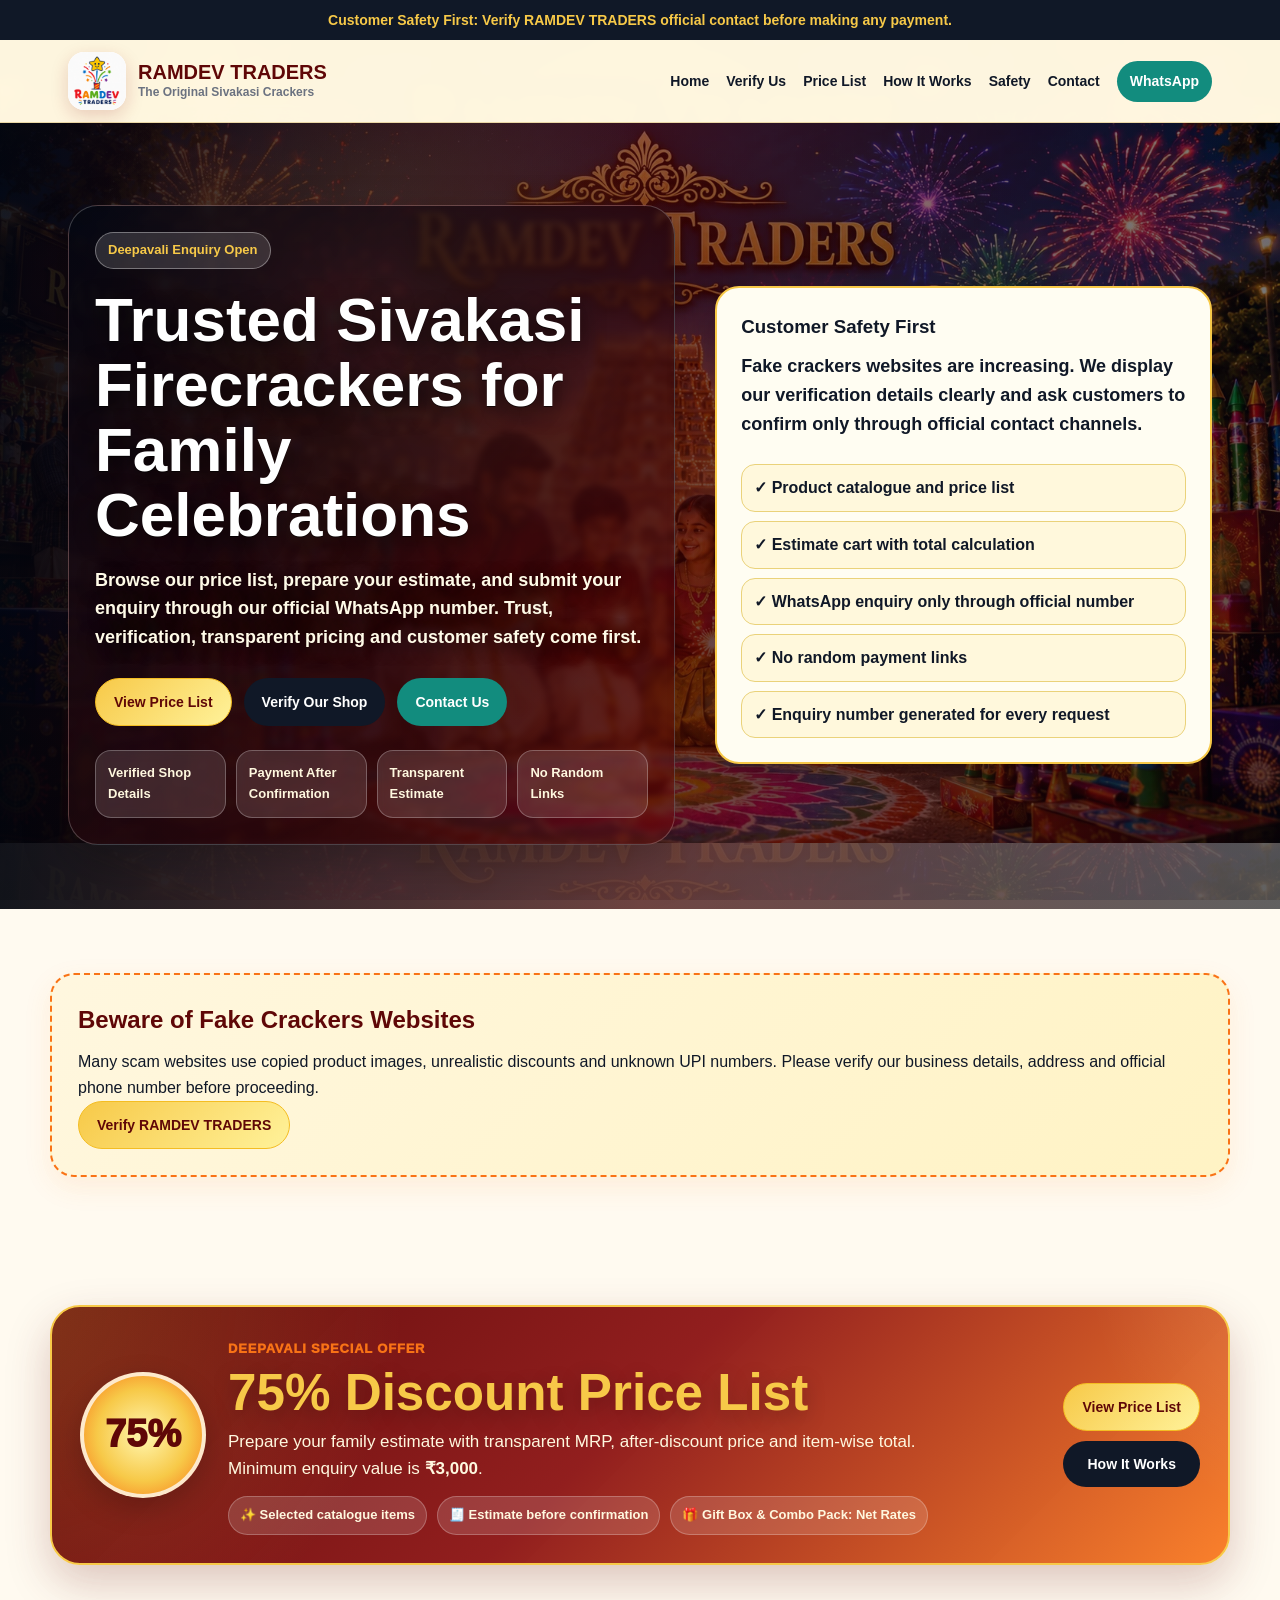
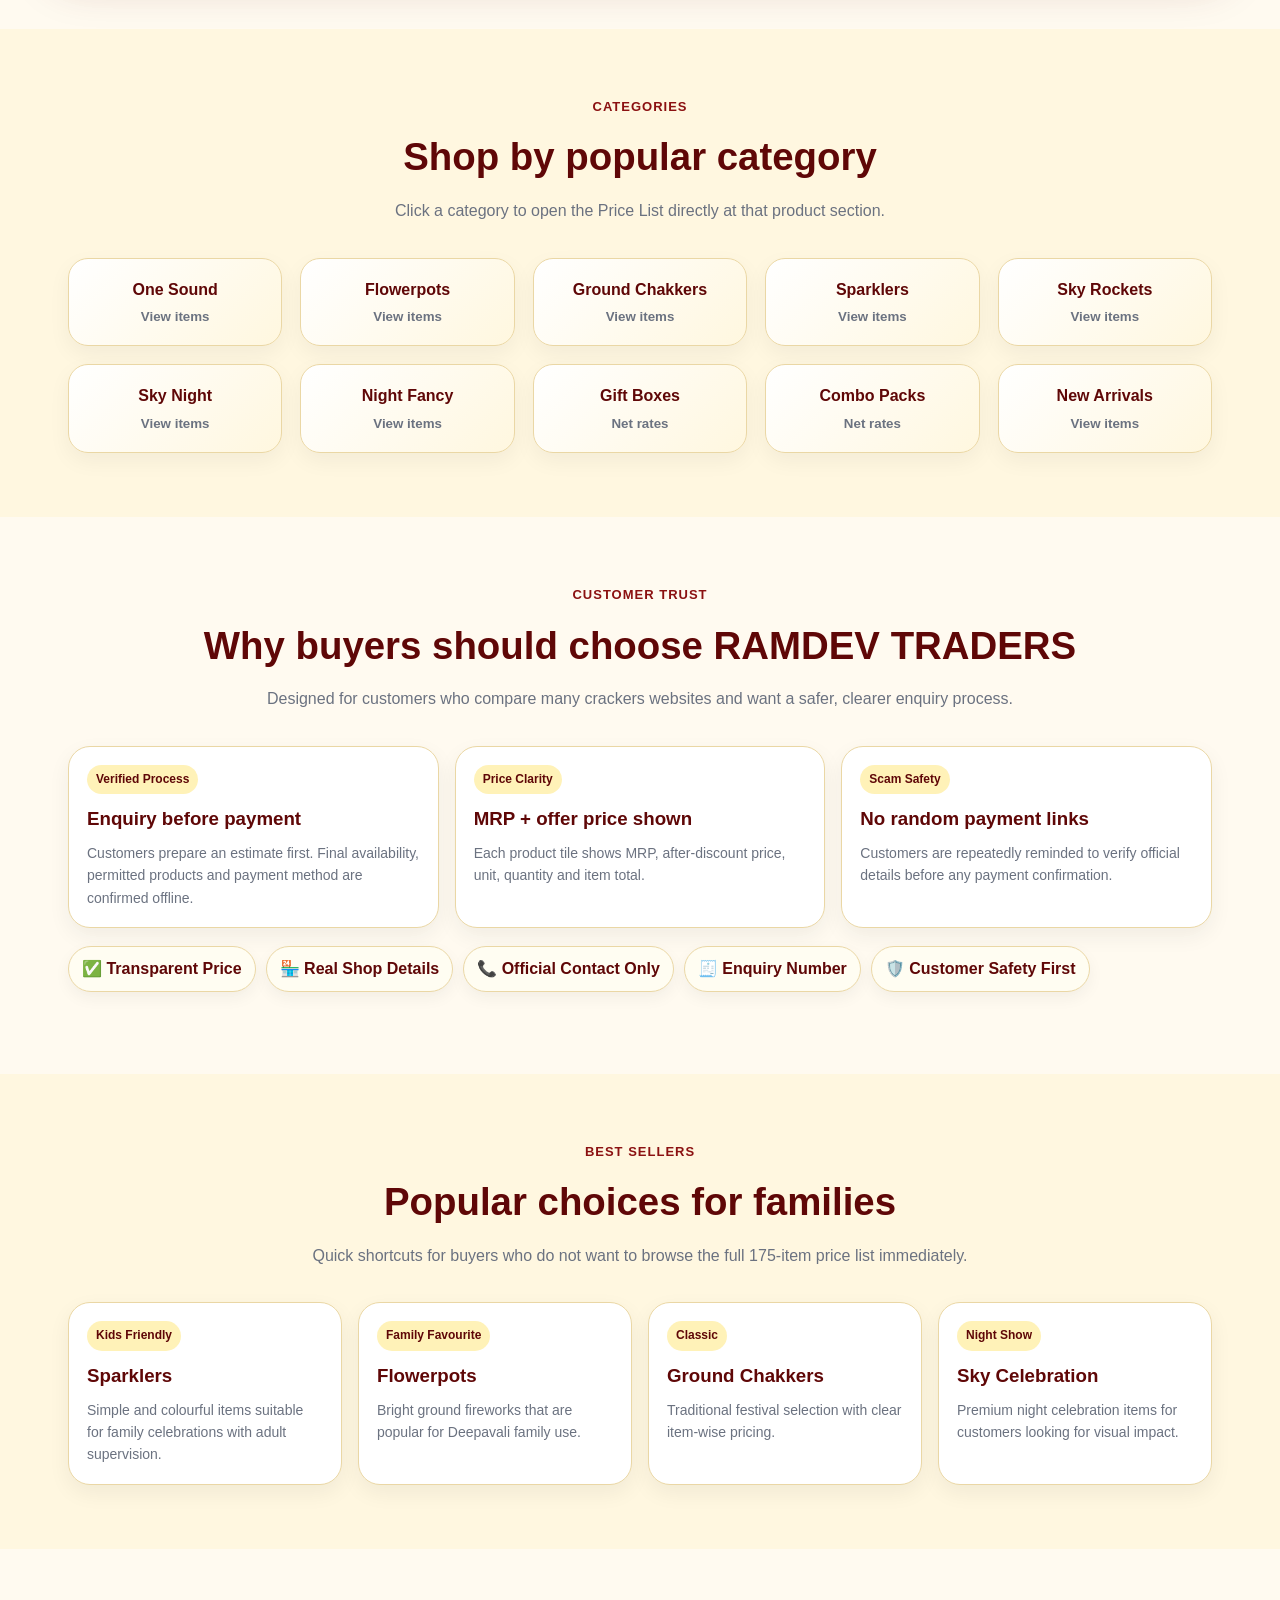
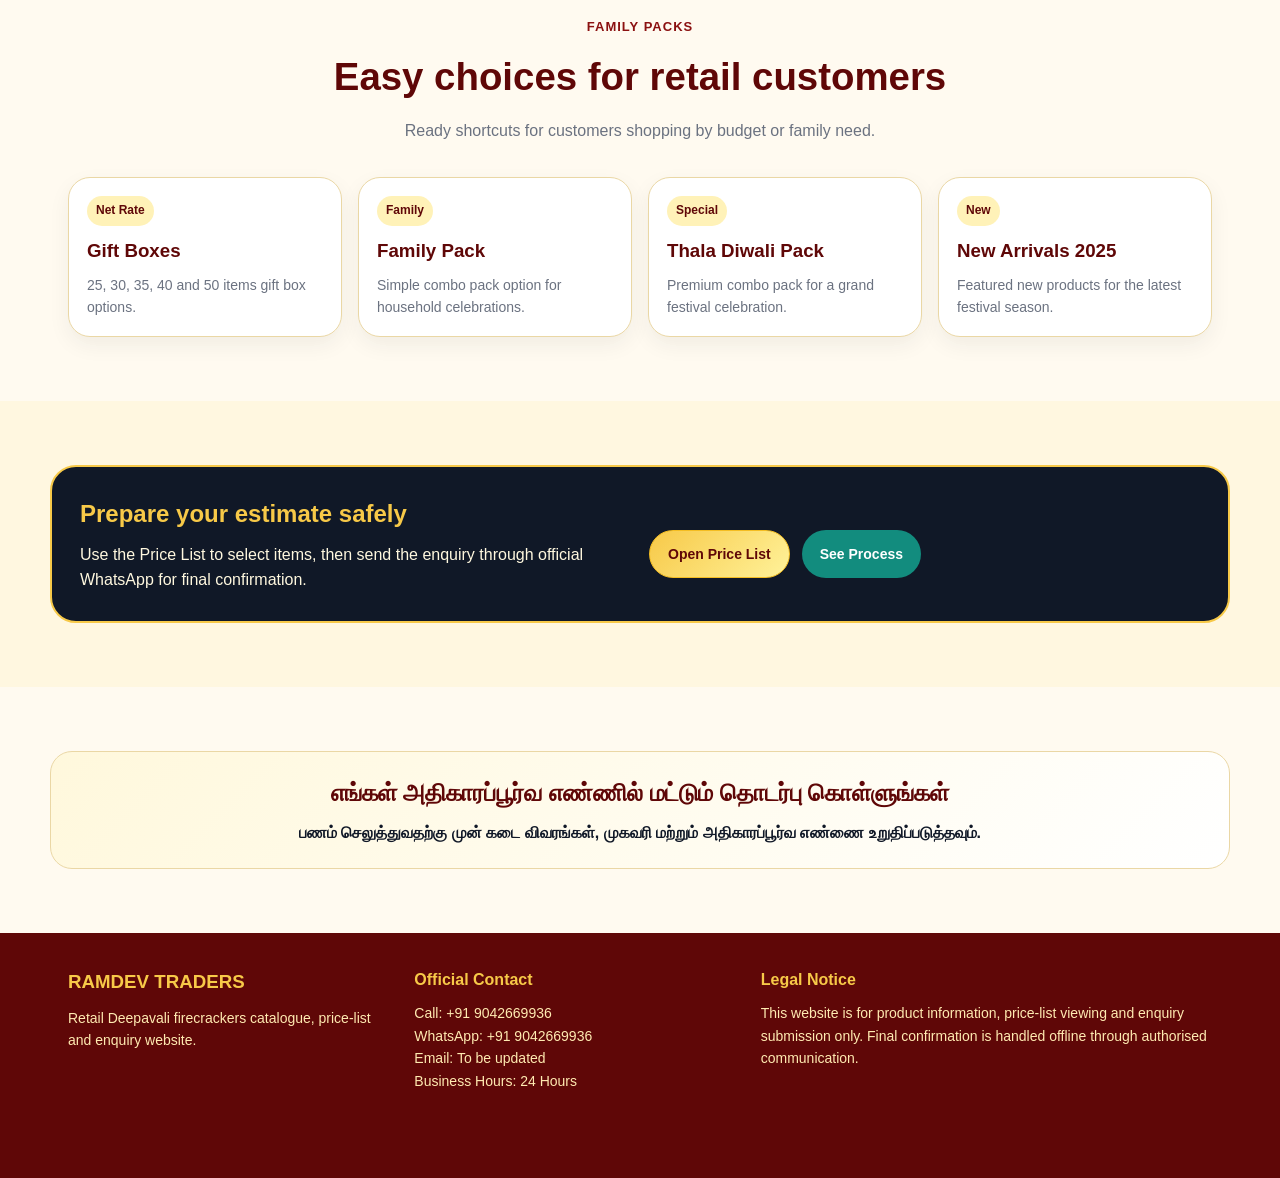
==== commit 7a9b5267: "Add files via upload" ====
--- a/index.html
+++ b/index.html
@@ -3,18 +3,18 @@
 <head>
   <meta charset="UTF-8" />
   <meta name="viewport" content="width=device-width, initial-scale=1.0" />
-  <meta name="description" content="RAAMDEV TRADERS retail Sivakasi firecrackers catalogue, price list, trust verification and enquiry website." />
-  <title>RAAMDEV TRADERS | Deepavali Firecrackers Enquiry</title>
+  <meta name="description" content="RAMDEV TRADERS retail Sivakasi firecrackers catalogue, price list, trust verification and enquiry website." />
+  <title>RAMDEV TRADERS | Deepavali Firecrackers Enquiry</title>
   <link rel="stylesheet" href="style.css" />
 </head>
 <body class="home-page">
 <header>
-  <div class="top-alert">Customer Safety First: Verify RAAMDEV TRADERS official contact before making any payment.</div>
+  <div class="top-alert">Customer Safety First: Verify RAMDEV TRADERS official contact before making any payment.</div>
   <nav class="nav">
-    <a class="brand" href="index.html" aria-label="RAAMDEV TRADERS Home">
-      <img class="brand-logo" src="assets/logo.png" alt="Raamdev Crackers logo" />
+    <a class="brand" href="index.html" aria-label="RAMDEV TRADERS Home">
+      <img class="brand-logo" src="assets/logo.png" alt="RAMDEV TRADERS logo" />
       <div class="brand-text">
-        <h1>RAAMDEV TRADERS</h1>
+        <h1>RAMDEV TRADERS</h1>
         <span>The Original Sivakasi Crackers</span>
       </div>
     </a>
@@ -26,7 +26,7 @@
       <a href="how-it-works.html">How It Works</a>
       <a href="safety.html">Safety</a>
       <a href="contact.html">Contact</a>
-      <a class="btn btn-green btn-small" href="https://wa.me/919999999999" target="_blank" rel="noopener">WhatsApp</a>
+      <a class="btn btn-green btn-small" href="https://wa.me/919042669936" target="_blank" rel="noopener">WhatsApp</a>
     </div>
   </nav>
 </header>
@@ -68,7 +68,7 @@
     <div class="container warning-box">
       <h2>Beware of Fake Crackers Websites</h2>
       <p>Many scam websites use copied product images, unrealistic discounts and unknown UPI numbers. Please verify our business details, address and official phone number before proceeding.</p>
-      <a class="btn btn-primary" href="verify.html">Verify RAAMDEV TRADERS</a>
+      <a class="btn btn-primary" href="verify.html">Verify RAMDEV TRADERS</a>
     </div>
   </section>
 
@@ -120,7 +120,7 @@
     <div class="container">
       <div class="section-head">
         <span>Customer Trust</span>
-        <h2>Why buyers should choose RAAMDEV TRADERS</h2>
+        <h2>Why buyers should choose RAMDEV TRADERS</h2>
         <p>Designed for customers who compare many crackers websites and want a safer, clearer enquiry process.</p>
       </div>
       <div class="trust-feature-grid">
@@ -189,12 +189,12 @@
 <footer>
   <div class="container footer-grid">
     <div>
-      <h3>RAAMDEV TRADERS</h3>
+      <h3>RAMDEV TRADERS</h3>
       <p>Retail Deepavali firecrackers catalogue, price-list and enquiry website.</p>
     </div>
     <div>
       <h4>Official Contact</h4>
-      <p>Call: +91 99999 99999<br>WhatsApp: +91 99999 99999<br>Email: yourbusiness@email.com<br>Business Hours: 24 Hours</p>
+      <p>Call: +91 9042669936<br>WhatsApp: +91 9042669936<br>Email: To be updated<br>Business Hours: 24 Hours</p>
     </div>
     <div>
       <h4>Legal Notice</h4>
@@ -203,8 +203,8 @@
   </div>
 </footer>
 <div class="mobile-bar">
-  <a href="tel:+919999999999">Call</a>
-  <a href="https://wa.me/919999999999" target="_blank" rel="noopener">WhatsApp</a>
+  <a href="https://wa.me/919042669936" target="_blank" rel="noopener">WA Call</a>
+  <a href="https://wa.me/919042669936" target="_blank" rel="noopener">WhatsApp</a>
   <a href="products.html">Price List</a>
 </div>
 <script>function toggleMenu(){document.getElementById('navLinks').classList.toggle('open')}</script>
--- a/style.css
+++ b/style.css
@@ -9,7 +9,7 @@
 @media print{header,footer,.mobile-bar,.product-tools,.page-hero,.btn,.form-group,.small-note{display:none!important}.products-layout{display:block}.estimate-card{box-shadow:none;border:1px solid #ddd;margin-top:20px}.product-table-wrap{overflow:visible}body{background:white}table{min-width:0;font-size:11px}th{position:static}}
 
 
-/* ===== RAAMDEV TRADERS update: comments 11 to 16 ===== */
+/* ===== RAMDEV TRADERS update: comments 11 to 16 ===== */
 body{
   background-image:linear-gradient(rgba(255,250,240,.72),rgba(255,250,240,.78)),var(--hero-bg);
   background-size:100% auto;
@@ -92,7 +92,7 @@
 }
 
 
-/* ===== RAAMDEV TRADERS update: comment 17 - responsive price-list scroll area ===== */
+/* ===== RAMDEV TRADERS update: comment 17 - responsive price-list scroll area ===== */
 .products-page .product-table-wrap{
   height:clamp(520px,72svh,760px);
   max-height:none;
@@ -177,7 +177,7 @@
   }
 }
 
-/* ===== RAAMDEV TRADERS update: comment 18 - fix mobile price-list overflow ===== */
+/* ===== RAMDEV TRADERS update: comment 18 - fix mobile price-list overflow ===== */
 html,
 body{
   max-width:100%;
@@ -398,7 +398,7 @@
 }
 
 
-/* ===== RAAMDEV TRADERS customer-attraction enhancement pack ===== */
+/* ===== RAMDEV TRADERS customer-attraction enhancement pack ===== */
 .trust-badge-row,.buyer-helper-row,.quick-trust-row{display:flex;flex-wrap:wrap;gap:10px;margin:18px 0}.trust-badge-row span,.buyer-helper-row span,.quick-trust-row span{display:inline-flex;align-items:center;gap:6px;background:#fffdf2;border:1px solid var(--border);border-radius:999px;padding:9px 13px;font-weight:900;color:var(--deep-red);box-shadow:0 6px 16px rgba(0,0,0,.05)}
 .home-highlight-grid{display:grid;grid-template-columns:repeat(4,1fr);gap:16px}.mini-product-card,.pack-card,.trust-feature-card{background:#fff;border:1px solid var(--border);border-radius:22px;padding:18px;box-shadow:0 8px 22px rgba(0,0,0,.06)}.mini-product-card h3,.pack-card h3,.trust-feature-card h3{color:var(--deep-red);margin-bottom:8px}.mini-product-card p,.pack-card p,.trust-feature-card p{color:var(--muted);font-size:14px}.mini-chip{display:inline-flex;background:#fff2b8;color:var(--deep-red);font-weight:900;border-radius:999px;padding:5px 9px;font-size:12px;margin-bottom:10px}.tamil-note{background:linear-gradient(135deg,#fff8dc,#fff);border:1px solid var(--border);border-radius:22px;padding:22px;text-align:center;color:var(--deep-red);font-weight:900}.tamil-note p{margin-top:8px;color:var(--navy);font-weight:800}.cta-split{display:grid;grid-template-columns:1fr 1fr;gap:18px;align-items:center;background:var(--navy);color:#fff;border-radius:26px;padding:28px;border:2px solid var(--gold)}.cta-split h2{color:var(--gold);margin-bottom:8px}.cta-split p{color:#fff8df}.process-checklist{display:grid;grid-template-columns:repeat(5,1fr);gap:12px}.process-checklist div{background:#fff;border:1px solid var(--border);border-radius:18px;padding:16px;font-weight:800;color:var(--navy)}.process-checklist strong{display:block;color:var(--deep-red);font-size:24px;margin-bottom:6px}
 .offer-banner{display:flex;align-items:center;justify-content:space-between;gap:18px;background:linear-gradient(135deg,#fff4a8,#fffdf2 55%,#ffe2b5);border:2px solid var(--gold);border-radius:26px;padding:22px 24px;margin-bottom:18px;box-shadow:0 12px 30px rgba(139,17,17,.08)}.offer-banner h2{color:var(--deep-red);font-size:clamp(26px,4vw,44px);line-height:1;margin:4px 0 8px}.offer-banner p{color:var(--navy);font-weight:700}.offer-kicker{text-transform:uppercase;letter-spacing:.8px;color:var(--orange);font-weight:1000;font-size:13px}.product-page-section .container{max-width:1240px}.tile-search{margin-bottom:14px}.tile-layout{display:grid;grid-template-columns:minmax(0,1fr) 320px;gap:22px;align-items:start}.product-panel{min-width:0}.product-tile-scroll{height:clamp(820px,88svh,1230px);overflow:auto;-webkit-overflow-scrolling:touch;overscroll-behavior:contain;border:1px solid var(--border);border-radius:24px;background:rgba(255,255,255,.94);box-shadow:0 8px 24px rgba(0,0,0,.06);padding:16px}.product-tile-list{display:block}.tile-category-heading{position:sticky;top:0;z-index:10;background:linear-gradient(135deg,var(--deep-red),#8b1111);color:var(--gold);display:flex;justify-content:space-between;align-items:center;gap:12px;border-radius:16px;padding:13px 16px;margin:0 0 14px;box-shadow:0 8px 16px rgba(95,7,7,.18);font-weight:1000;text-transform:uppercase;letter-spacing:.6px}.tile-category-heading small{color:#fff8df;text-transform:none;letter-spacing:0}.tile-category-heading.selected-category{outline:3px solid var(--gold)}.product-tile-grid{display:grid;grid-template-columns:repeat(3,minmax(0,1fr));gap:14px;margin-bottom:18px}.product-tile{background:#fff;border:1px solid #ead7a5;border-radius:22px;overflow:hidden;box-shadow:0 8px 20px rgba(0,0,0,.06);display:flex;flex-direction:column;min-width:0}.product-photo-placeholder{height:132px;background:radial-gradient(circle at 30% 25%,#fff7b0,transparent 35%),linear-gradient(135deg,#8b1111,#f97316);color:white;display:grid;place-items:center;text-align:center;font-weight:1000;position:relative}.product-photo-placeholder span{background:rgba(0,0,0,.24);border:1px solid rgba(255,255,255,.28);padding:9px 12px;border-radius:14px;line-height:1.1}.product-photo-placeholder small{position:absolute;right:10px;bottom:8px;background:rgba(255,255,255,.92);color:var(--deep-red);border-radius:999px;padding:3px 7px;font-weight:1000}.product-tile-content{padding:14px;display:grid;gap:10px;flex:1}.tile-topline,.product-tag-row,.price-row,.tile-qty-row{display:flex;align-items:center;justify-content:space-between;gap:10px}.serial-chip{background:#fff2b8;color:var(--deep-red);border-radius:999px;padding:4px 8px;font-size:12px;font-weight:1000}.tag-net{background:#e8f7ef;color:#0b6b43}.product-tile h3{font-size:17px;color:var(--navy);line-height:1.2;margin:0}.product-category-text{font-size:12px;color:var(--muted);font-weight:800}.product-tag-row{flex-wrap:wrap;justify-content:flex-start}.product-tag-row span{background:#fff8dc;border:1px solid var(--border);border-radius:999px;padding:4px 8px;font-size:11px;font-weight:900;color:var(--deep-red)}.price-row{align-items:stretch}.price-row div{background:#fffaf0;border:1px solid #f0e1bd;border-radius:14px;padding:8px;flex:1}.price-row small,.tile-total small{display:block;color:var(--muted);font-size:11px;font-weight:900;margin-bottom:2px}.tile-qty-row{margin-top:auto}.tile-total{text-align:right}.tile-total strong{color:var(--deep-red);font-size:17px}.estimate-summary-only{position:sticky;top:94px;max-height:88svh;overflow:auto}.selected-list{max-height:260px;overflow:auto;padding-right:4px}.customer-details-card{margin-top:24px;background:#fff;border:1px solid var(--border);border-radius:26px;padding:24px;box-shadow:0 10px 28px rgba(0,0,0,.07)}.customer-details-head span{color:var(--red);font-weight:1000;text-transform:uppercase;font-size:13px}.customer-details-head h2{color:var(--deep-red);font-size:32px;margin:4px 0}.customer-details-head p{color:var(--muted);margin-bottom:18px}.customer-form-grid{display:grid;grid-template-columns:repeat(3,1fr);gap:14px}.form-group-wide{grid-column:1/-1}.customer-actions{display:flex;flex-wrap:wrap;gap:12px;margin-top:16px}.customer-actions .btn{flex:1 1 220px}.emphasized-note{background:#fff8dc;border:1px dashed var(--border);border-radius:14px;padding:12px;color:var(--navy)!important;font-weight:800}.mobile-cart-bar{display:none;position:fixed;left:10px;right:10px;bottom:60px;z-index:1900;background:var(--navy);color:#fff;border:1px solid var(--gold);border-radius:999px;padding:9px 10px;align-items:center;justify-content:space-between;gap:10px;box-shadow:0 10px 26px rgba(0,0,0,.22);font-weight:900}.mobile-cart-bar a{background:var(--gold);color:var(--deep-red);padding:7px 10px;border-radius:999px;font-size:12px}.mobile-cart-bar.has-items{display:flex}.verification-checklist{display:grid;grid-template-columns:repeat(5,1fr);gap:14px}.verification-checklist .check-card{background:white;border:1px solid var(--border);border-radius:20px;padding:18px;box-shadow:0 8px 22px rgba(0,0,0,.05)}.check-card strong{display:block;color:var(--deep-red);font-size:22px;margin-bottom:6px}.payment-safety-box{background:#fffdf2;border:2px solid var(--gold);border-radius:24px;padding:24px}.placeholder-warning{font-weight:900;color:var(--deep-red);background:#fff8dc;border:1px dashed var(--orange);padding:10px;border-radius:12px;margin-top:10px}.trust-feature-grid{display:grid;grid-template-columns:repeat(3,1fr);gap:16px}.map-placeholder{background:linear-gradient(135deg,#fff8dc,#fff);border:2px dashed var(--border);border-radius:20px;min-height:260px;display:grid;place-items:center;text-align:center;padding:20px;color:var(--deep-red);font-weight:900}
@@ -408,7 +408,7 @@
 @media print{.mobile-cart-bar,.customer-actions,.nav,.top-alert,.mobile-bar,.offer-banner .btn{display:none!important}.product-tile-scroll{height:auto!important;overflow:visible!important}.product-tile-grid{grid-template-columns:repeat(2,1fr)!important}.estimate-summary-only,.customer-details-card{break-inside:avoid}}
 
 
-/* ===== RAAMDEV TRADERS update: default product photo, zoom popup and video slot ===== */
+/* ===== RAMDEV TRADERS update: default product photo, zoom popup and video slot ===== */
 .product-media-box{
   background:#fffaf0;
   border-bottom:1px solid var(--border);
@@ -569,3 +569,8 @@
 .festival-offer-content,.festival-offer-actions{position:relative;z-index:1}
 .festival-offer-content h2{font-size:clamp(30px,4vw,54px);line-height:1;margin:6px 0 10px;color:var(--gold);text-shadow:0 6px 20px rgba(0,0,0,.25)}
 .festival-offer-content p{max-width:760px;font-size:17px}.offer-points{display:flex;flex-wrap:wrap;gap:10px;margin-top:14px}.offer-points span{background:rgba(255,255,255,.14);border:1px solid rgba(255,255,255,.24);border-radius:999px;padding:8px 11px;font-weight:900;font-size:13px}.festival-offer-actions{display:flex;flex-direction:column;gap:10px}.minimum-status{margin:12px 0 14px;padding:10px 12px;border-radius:14px;font-weight:900;font-size:13px;border:1px solid var(--border);background:#fff8dc;color:var(--deep-red)}.minimum-status.success{background:#e8f7ef;color:#0b6b43;border-color:#9bd4b6}.minimum-status.warning{background:#fff8dc;color:#9a3412;border-color:#f7c948}.btn:disabled,.btn-disabled{opacity:.55;cursor:not-allowed;transform:none!important;box-shadow:none!important;filter:grayscale(.15)}.field-help{display:block;margin-top:6px;color:var(--muted);font-size:12px;font-weight:700;line-height:1.35}.district-autocomplete-wrap{position:relative}.district-suggestions{position:absolute;left:0;right:0;top:calc(100% + 6px);z-index:50;background:#fffdf2;border:1px solid var(--gold);border-radius:14px;box-shadow:0 14px 30px rgba(0,0,0,.14);padding:6px;display:none;max-height:240px;overflow:auto}.district-suggestions.open{display:block}.district-suggestion-item{display:block;width:100%;border:0;background:transparent;color:var(--navy);text-align:left;padding:10px 12px;border-radius:10px;font-weight:800;cursor:pointer}.district-suggestion-item:hover,.district-suggestion-item:focus{background:#fff2b8;color:var(--deep-red);outline:none}.customer-actions .btn{min-height:48px}.customer-actions .btn-dark{background:#111827;color:#fff}@media(max-width:900px){.festival-offer-card{grid-template-columns:1fr;text-align:center}.offer-burst{margin:auto}.festival-offer-actions{flex-direction:row;justify-content:center;flex-wrap:wrap}}@media(max-width:640px){.festival-offer-card{padding:20px;border-radius:24px}.offer-burst{width:100px;height:100px;font-size:31px}.offer-points{justify-content:center}.festival-offer-actions .btn{width:100%}.district-suggestions{position:absolute;max-height:210px}.minimum-status{font-size:12px}}
+
+/* ===== RAMDEV TRADERS update: official WhatsApp + Google Map ===== */
+.map-frame{width:100%;min-height:310px;border-radius:22px;overflow:hidden;border:2px solid var(--gold);box-shadow:0 10px 28px rgba(0,0,0,.12);background:#fff8dc}
+.map-frame iframe{display:block;width:100%;height:310px;border:0}
+@media(max-width:620px){.map-frame,.map-frame iframe{min-height:260px;height:260px}.mobile-bar a{font-size:11px}}
